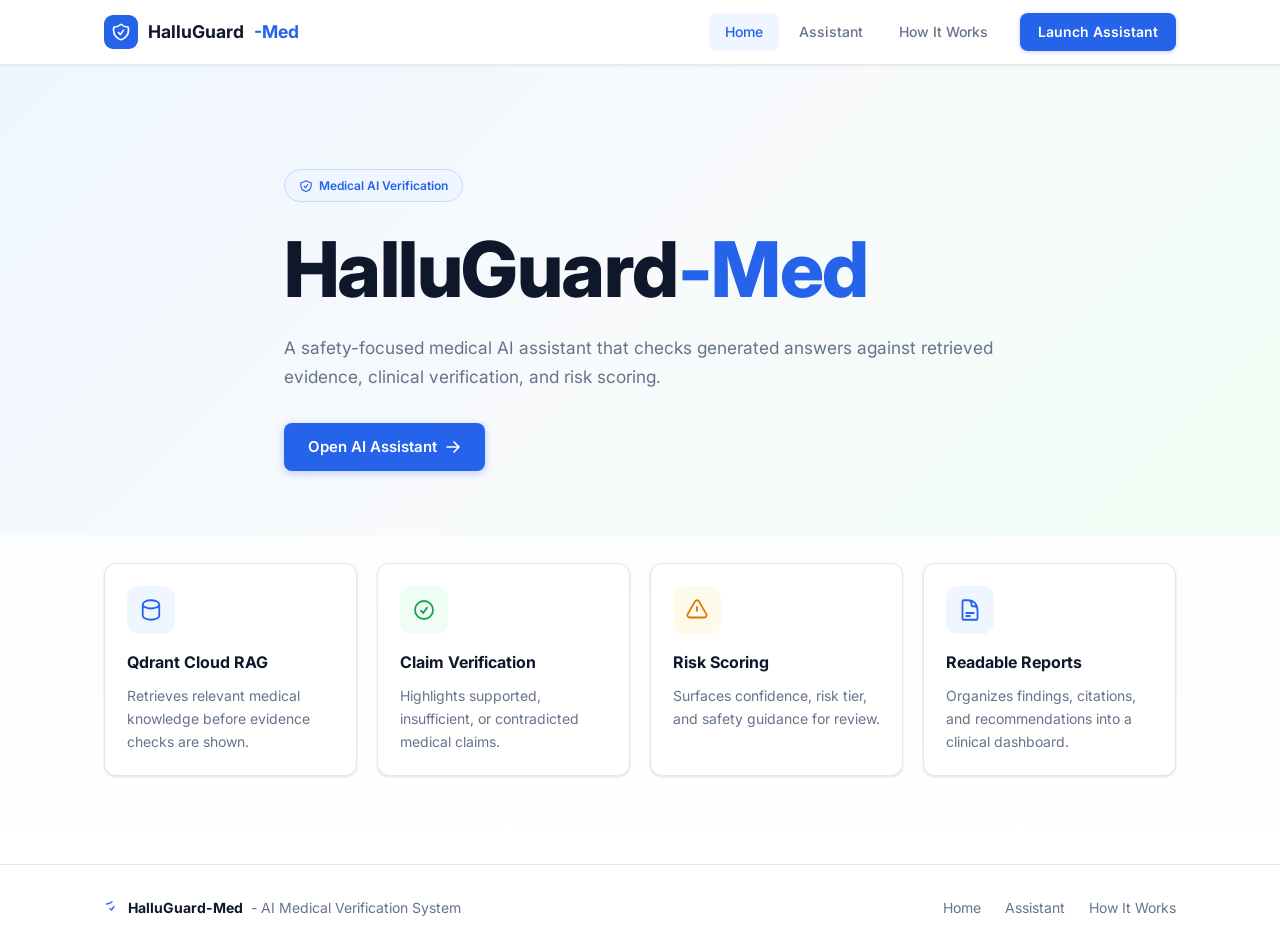
==== frontend/index.html @ 150f0367 "Initial private release" ====
<!DOCTYPE html>
<html lang="en">
<head>
  <meta charset="UTF-8" />
  <meta name="viewport" content="width=device-width, initial-scale=1.0" />
  <title>HalluGuard-Med - Medical AI Safety</title>
  <link rel="preconnect" href="https://fonts.googleapis.com" />
  <link rel="preconnect" href="https://fonts.gstatic.com" crossorigin />
  <link href="https://fonts.googleapis.com/css2?family=Inter:wght@400;500;600;700;800&display=swap" rel="stylesheet" />
  <link rel="stylesheet" href="css/style.css" />
</head>
<body>

<nav class="navbar">
  <div class="container navbar__inner">
    <a href="index.html" class="navbar__brand">
      <div class="navbar__brand-icon">
        <svg xmlns="http://www.w3.org/2000/svg" fill="none" viewBox="0 0 24 24" stroke-width="2" stroke="currentColor">
          <path stroke-linecap="round" stroke-linejoin="round" d="M9 12.75L11.25 15 15 9.75m-3-7.036A11.959 11.959 0 013.598 6 11.955 11.955 0 003 9.749c0 5.592 3.824 10.29 9 11.623 5.176-1.332 9-6.03 9-11.622 0-1.31-.21-2.571-.598-3.751h-.152c-3.196 0-6.1-1.248-8.25-3.285z"/>
        </svg>
      </div>
      HalluGuard<span class="accent">-Med</span>
    </a>
    <div class="navbar__links">
      <a href="index.html" class="navbar__link active">Home</a>
      <a href="assistant.html" class="navbar__link">Assistant</a>
      <a href="how.html" class="navbar__link">How It Works</a>
      <a href="assistant.html" class="navbar__cta">Launch Assistant</a>
    </div>
    <button class="navbar__hamburger" id="hamburger" aria-label="Menu">
      <svg xmlns="http://www.w3.org/2000/svg" fill="none" viewBox="0 0 24 24" stroke-width="2" stroke="currentColor">
        <path stroke-linecap="round" stroke-linejoin="round" d="M3.75 6.75h16.5M3.75 12h16.5m-16.5 5.25h16.5"/>
      </svg>
    </button>
  </div>
  <div class="navbar__mobile" id="mobile-menu">
    <a href="index.html" class="navbar__link active">Home</a>
    <a href="assistant.html" class="navbar__link">Assistant</a>
    <a href="how.html" class="navbar__link">How It Works</a>
    <a href="assistant.html" class="navbar__cta">Launch Assistant</a>
  </div>
</nav>

<main class="home-main">
  <section class="hero home-hero">
    <div class="container home-hero__inner">
      <div class="hero__badge">
        <svg xmlns="http://www.w3.org/2000/svg" fill="none" viewBox="0 0 24 24" stroke-width="2" stroke="currentColor">
          <path stroke-linecap="round" stroke-linejoin="round" d="M9 12.75L11.25 15 15 9.75m-3-7.036A11.959 11.959 0 013.598 6 11.955 11.955 0 003 9.749c0 5.592 3.824 10.29 9 11.623 5.176-1.332 9-6.03 9-11.622 0-1.31-.21-2.571-.598-3.751h-.152c-3.196 0-6.1-1.248-8.25-3.285z"/>
        </svg>
        Medical AI Verification
      </div>
      <h1>HalluGuard<span class="accent">-Med</span></h1>
      <p class="hero__subtitle">
        A safety-focused medical AI assistant that checks generated answers against retrieved evidence, clinical verification, and risk scoring.
      </p>
      <div class="hero__actions">
        <a href="assistant.html" class="btn-primary">
          Open AI Assistant
          <svg xmlns="http://www.w3.org/2000/svg" fill="none" viewBox="0 0 24 24" stroke-width="2.5" stroke="currentColor">
            <path stroke-linecap="round" stroke-linejoin="round" d="M13.5 4.5L21 12m0 0l-7.5 7.5M21 12H3"/>
          </svg>
        </a>
      </div>
    </div>
  </section>

  <section class="features home-features">
    <div class="container">
      <div class="features__grid home-features__grid">
        <article class="feature-card">
          <div class="feature-card__icon blue">
            <svg xmlns="http://www.w3.org/2000/svg" fill="none" viewBox="0 0 24 24" stroke-width="1.8" stroke="currentColor">
              <path stroke-linecap="round" stroke-linejoin="round" d="M20.25 6.375c0 2.278-3.694 4.125-8.25 4.125S3.75 8.653 3.75 6.375m16.5 0c0-2.278-3.694-4.125-8.25-4.125S3.75 4.097 3.75 6.375m16.5 0v11.25c0 2.278-3.694 4.125-8.25 4.125s-8.25-1.847-8.25-4.125V6.375"/>
            </svg>
          </div>
          <h3>Qdrant Cloud RAG</h3>
          <p>Retrieves relevant medical knowledge before evidence checks are shown.</p>
        </article>
        <article class="feature-card">
          <div class="feature-card__icon green">
            <svg xmlns="http://www.w3.org/2000/svg" fill="none" viewBox="0 0 24 24" stroke-width="1.8" stroke="currentColor">
              <path stroke-linecap="round" stroke-linejoin="round" d="M9 12.75L11.25 15 15 9.75M21 12a9 9 0 11-18 0 9 9 0 0118 0z"/>
            </svg>
          </div>
          <h3>Claim Verification</h3>
          <p>Highlights supported, insufficient, or contradicted medical claims.</p>
        </article>
        <article class="feature-card">
          <div class="feature-card__icon amber">
            <svg xmlns="http://www.w3.org/2000/svg" fill="none" viewBox="0 0 24 24" stroke-width="1.8" stroke="currentColor">
              <path stroke-linecap="round" stroke-linejoin="round" d="M12 9v3.75m-9.303 3.376c-.866 1.5.217 3.374 1.948 3.374h14.71c1.73 0 2.813-1.874 1.948-3.374L13.949 3.378c-.866-1.5-3.032-1.5-3.898 0L2.697 16.126z"/>
            </svg>
          </div>
          <h3>Risk Scoring</h3>
          <p>Surfaces confidence, risk tier, and safety guidance for review.</p>
        </article>
        <article class="feature-card">
          <div class="feature-card__icon blue">
            <svg xmlns="http://www.w3.org/2000/svg" fill="none" viewBox="0 0 24 24" stroke-width="1.8" stroke="currentColor">
              <path stroke-linecap="round" stroke-linejoin="round" d="M19.5 14.25v-2.625a3.375 3.375 0 00-3.375-3.375h-1.5A1.125 1.125 0 0113.5 7.125v-1.5A3.375 3.375 0 0010.125 2.25H8.25m0 12.75h7.5m-7.5 3H12M10.5 2.25H5.625c-.621 0-1.125.504-1.125 1.125v17.25c0 .621.504 1.125 1.125 1.125h12.75c.621 0 1.125-.504 1.125-1.125V11.25a9 9 0 00-9-9z"/>
            </svg>
          </div>
          <h3>Readable Reports</h3>
          <p>Organizes findings, citations, and recommendations into a clinical dashboard.</p>
        </article>
      </div>
    </div>
  </section>
</main>

<footer class="footer">
  <div class="container footer__inner">
    <div class="footer__brand">
      <svg class="footer__brand-icon" xmlns="http://www.w3.org/2000/svg" fill="none" viewBox="0 0 24 24" stroke-width="2" stroke="currentColor" width="16" height="16">
        <path stroke-linecap="round" stroke-linejoin="round" d="M9 12.75L11.25 15 15 9.75m-3-7.036A11.959 11.959 0 013.598 6 11.955 0 003 9.749c0 5.592 3.824 10.29 9 11.623 5.176-1.332 9-6.03 9-11.622 0-1.31-.21-2.571-.598-3.751h-.152c-3.196 0-6.1-1.248-8.25-3.285z"/>
      </svg>
      <strong>HalluGuard-Med</strong> - AI Medical Verification System
    </div>
    <nav class="footer__links">
      <a href="index.html">Home</a>
      <a href="assistant.html">Assistant</a>
      <a href="how.html">How It Works</a>
    </nav>
  </div>
</footer>

<script src="js/script.js"></script>
</body>
</html>
---- frontend/css/style.css ----
/* ============================================================
   HalluGuard-Med — Global Stylesheet
   Color palette: white · dark-blue · green (safe) · red (danger)
   ============================================================ */

/* ---------- CSS Custom Properties ---------- */
:root {
  --primary:      #2563eb;
  --primary-dark: #1d4ed8;
  --primary-bg:   #eff6ff;
  --safe:         #16a34a;
  --safe-bg:      #f0fdf4;
  --safe-border:  #bbf7d0;
  --warning:      #d97706;
  --warning-bg:   #fffbeb;
  --warning-border:#fde68a;
  --danger:       #dc2626;
  --danger-bg:    #fef2f2;
  --danger-border:#fecaca;
  --fg:           #0f172a;
  --fg-muted:     #64748b;
  --bg:           #f8fafc;
  --white:        #ffffff;
  --border:       #e2e8f0;
  --card-shadow:  0 1px 3px rgba(0,0,0,.08), 0 1px 2px rgba(0,0,0,.05);
  --card-shadow-hover: 0 4px 12px rgba(0,0,0,.12);
  --radius:       12px;
  --radius-sm:    8px;
  --radius-lg:    16px;
  --font:         'Inter', system-ui, -apple-system, sans-serif;
}

/* ---------- Reset ---------- */
*, *::before, *::after { box-sizing: border-box; margin: 0; padding: 0; }
html { scroll-behavior: smooth; }
body {
  font-family: var(--font);
  background: var(--bg);
  color: var(--fg);
  line-height: 1.6;
  -webkit-font-smoothing: antialiased;
}
img { display: block; max-width: 100%; }
a { color: inherit; text-decoration: none; }
button { font-family: inherit; cursor: pointer; border: none; background: none; }
ul { list-style: none; }

/* ---------- Utility ---------- */
.container {
  max-width: 1120px;
  margin: 0 auto;
  padding: 0 24px;
}
.sr-only {
  position: absolute; width: 1px; height: 1px;
  overflow: hidden; clip: rect(0,0,0,0); white-space: nowrap;
}

/* ============================================================
   NAVBAR
   ============================================================ */
.navbar {
  position: sticky;
  top: 0;
  z-index: 100;
  background: rgba(255,255,255,.95);
  backdrop-filter: blur(8px);
  border-bottom: 1px solid var(--border);
  box-shadow: 0 1px 4px rgba(0,0,0,.06);
}
.navbar__inner {
  display: flex;
  align-items: center;
  justify-content: space-between;
  height: 64px;
}
.navbar__brand {
  display: flex;
  align-items: center;
  gap: 10px;
  font-weight: 700;
  font-size: 1.1rem;
  color: var(--fg);
}
.navbar__brand-icon {
  width: 34px; height: 34px;
  background: var(--primary);
  border-radius: 9px;
  display: flex; align-items: center; justify-content: center;
  color: #fff;
  flex-shrink: 0;
}
.navbar__brand-icon svg { width: 20px; height: 20px; }
.navbar__brand span.accent { color: var(--primary); }
.navbar__links {
  display: flex;
  align-items: center;
  gap: 4px;
}
.navbar__link {
  padding: 8px 16px;
  border-radius: var(--radius-sm);
  font-size: .875rem;
  font-weight: 500;
  color: var(--fg-muted);
  transition: color .15s, background .15s;
}
.navbar__link:hover { color: var(--fg); background: #f1f5f9; }
.navbar__link.active { color: var(--primary); background: var(--primary-bg); }
.navbar__cta {
  margin-left: 12px;
  padding: 8px 18px;
  border-radius: var(--radius-sm);
  font-size: .875rem;
  font-weight: 600;
  background: var(--primary);
  color: #fff;
  transition: background .15s, transform .1s;
  box-shadow: 0 1px 4px rgba(37,99,235,.3);
}
.navbar__cta:hover { background: var(--primary-dark); transform: translateY(-1px); }
.navbar__hamburger {
  display: none;
  width: 38px; height: 38px;
  align-items: center; justify-content: center;
  border-radius: var(--radius-sm);
  color: var(--fg-muted);
  transition: background .15s;
}
.navbar__hamburger:hover { background: #f1f5f9; }
.navbar__hamburger svg { width: 22px; height: 22px; }
.navbar__mobile {
  display: none;
  flex-direction: column;
  gap: 4px;
  border-top: 1px solid var(--border);
  padding: 12px 24px 16px;
  background: var(--white);
}
.navbar__mobile.open { display: flex; }
.navbar__mobile .navbar__link { display: block; }
.navbar__mobile .navbar__cta { display: block; text-align: center; margin-top: 4px; }

/* ============================================================
   FOOTER
   ============================================================ */
.footer {
  border-top: 1px solid var(--border);
  background: var(--white);
  padding: 32px 0;
}
.footer__inner {
  display: flex;
  align-items: center;
  justify-content: space-between;
  flex-wrap: wrap;
  gap: 16px;
  font-size: .875rem;
  color: var(--fg-muted);
}
.footer__brand {
  display: flex;
  align-items: center;
  gap: 8px;
}
.footer__brand-icon { color: var(--primary); }
.footer__brand strong { color: var(--fg); }
.footer__links { display: flex; gap: 24px; }
.footer__links a { transition: color .15s; }
.footer__links a:hover { color: var(--fg); }

/* ============================================================
   HOME PAGE
   ============================================================ */

/* Hero */
.hero {
  position: relative;
  overflow: hidden;
  background: linear-gradient(135deg, #eff6ff 0%, var(--bg) 50%, #f0fdf4 100%);
  padding: 96px 0 80px;
}
.hero__badge {
  display: inline-flex;
  align-items: center;
  gap: 6px;
  padding: 6px 14px;
  border-radius: 999px;
  background: var(--primary-bg);
  border: 1px solid #bfdbfe;
  color: var(--primary);
  font-size: .75rem;
  font-weight: 600;
  margin-bottom: 24px;
}
.hero__badge svg { width: 14px; height: 14px; }
.hero h1 {
  font-size: clamp(2rem, 5vw, 3.5rem);
  font-weight: 800;
  line-height: 1.15;
  letter-spacing: -.02em;
  color: var(--fg);
  margin-bottom: 20px;
}
.hero h1 .accent { color: var(--primary); }
.hero__subtitle {
  font-size: 1.125rem;
  color: var(--fg-muted);
  max-width: 580px;
  line-height: 1.7;
  margin-bottom: 32px;
}
.hero__actions { display: flex; flex-wrap: wrap; gap: 14px; }
.btn-primary {
  display: inline-flex;
  align-items: center;
  gap: 8px;
  padding: 12px 24px;
  border-radius: var(--radius-sm);
  background: var(--primary);
  color: #fff;
  font-size: .9375rem;
  font-weight: 600;
  transition: background .15s, transform .15s, box-shadow .15s;
  box-shadow: 0 2px 8px rgba(37,99,235,.3);
}
.btn-primary:hover { background: var(--primary-dark); transform: translateY(-2px); box-shadow: 0 4px 14px rgba(37,99,235,.35); }
.btn-primary svg { width: 16px; height: 16px; }
.btn-secondary {
  display: inline-flex;
  align-items: center;
  gap: 8px;
  padding: 12px 22px;
  border-radius: var(--radius-sm);
  border: 1px solid var(--border);
  background: var(--white);
  color: var(--fg);
  font-size: .9375rem;
  font-weight: 600;
  transition: background .15s;
}
.btn-secondary:hover { background: #f1f5f9; }
.btn-secondary svg { width: 16px; height: 16px; }

/* Capabilities bar */
.capabilities {
  border-top: 1px solid var(--border);
  border-bottom: 1px solid var(--border);
  background: var(--white);
  padding: 32px 0;
}
.capabilities__grid {
  display: grid;
  grid-template-columns: repeat(4, 1fr);
  gap: 24px;
}
.capabilities__item {
  display: flex;
  flex-direction: column;
  align-items: center;
  text-align: center;
  gap: 10px;
}
.capabilities__icon {
  width: 40px; height: 40px;
  background: var(--primary-bg);
  border-radius: 10px;
  display: flex; align-items: center; justify-content: center;
  color: var(--primary);
  flex-shrink: 0;
}
.capabilities__icon svg { width: 20px; height: 20px; }
.capabilities__label { font-size: .875rem; font-weight: 600; color: var(--fg); line-height: 1.3; }
.capabilities__desc  { font-size: .75rem; color: var(--fg-muted); }

/* Medical images grid */
.images-section { padding: 64px 0 24px; }
.images-grid {
  display: grid;
  grid-template-columns: repeat(3, 1fr);
  gap: 16px;
}
.image-card {
  border-radius: var(--radius);
  overflow: hidden;
  border: 1px solid var(--border);
  box-shadow: var(--card-shadow);
}
.image-card__img {
  aspect-ratio: 4/3;
  overflow: hidden;
  background: #f1f5f9;
}
.image-card__img img {
  width: 100%; height: 100%;
  object-fit: cover;
  transition: transform .5s ease;
}
.image-card:hover .image-card__img img { transform: scale(1.05); }
.image-card__caption {
  padding: 10px 16px;
  background: var(--white);
  border-top: 1px solid var(--border);
  font-size: .75rem;
  font-weight: 600;
  color: var(--fg-muted);
}

/* Features */
.features { padding: 72px 0; }
.section-header { text-align: center; margin-bottom: 48px; }
.section-header h2 { font-size: 1.75rem; font-weight: 700; color: var(--fg); margin-bottom: 12px; }
.section-header p  { font-size: .9375rem; color: var(--fg-muted); max-width: 500px; margin: 0 auto; }
.features__grid {
  display: grid;
  grid-template-columns: repeat(3, 1fr);
  gap: 20px;
}
.feature-card {
  background: var(--white);
  border: 1px solid var(--border);
  border-radius: var(--radius-lg);
  padding: 24px;
  box-shadow: var(--card-shadow);
  transition: box-shadow .2s, transform .2s;
}
.feature-card:hover { box-shadow: var(--card-shadow-hover); transform: translateY(-4px); }
.feature-card__icon {
  width: 48px; height: 48px;
  border-radius: 12px;
  display: flex; align-items: center; justify-content: center;
  margin-bottom: 16px;
}
.feature-card__icon svg { width: 24px; height: 24px; }
.feature-card__icon.blue  { background: var(--primary-bg); color: var(--primary); }
.feature-card__icon.green { background: var(--safe-bg);    color: var(--safe); }
.feature-card__icon.amber { background: var(--warning-bg); color: var(--warning); }
.feature-card h3 { font-size: 1rem; font-weight: 700; margin-bottom: 8px; }
.feature-card p  { font-size: .875rem; color: var(--fg-muted); line-height: 1.65; }

/* CTA band */
.cta-band { background: var(--primary); color: #fff; }
.cta-band__inner {
  padding: 56px 0;
  text-align: center;
}
.cta-band h2 { font-size: 1.5rem; font-weight: 700; margin-bottom: 12px; }
.cta-band p  { font-size: .9375rem; opacity: .85; max-width: 480px; margin: 0 auto 28px; }
.btn-white {
  display: inline-flex;
  align-items: center;
  gap: 8px;
  padding: 12px 28px;
  border-radius: var(--radius-sm);
  background: #fff;
  color: var(--primary);
  font-weight: 700;
  font-size: .9375rem;
  transition: background .15s, box-shadow .15s;
  box-shadow: 0 2px 8px rgba(0,0,0,.15);
}
.btn-white:hover { background: #f0f4ff; }
.btn-white svg { width: 16px; height: 16px; }

/* ============================================================
   ASSISTANT PAGE
   ============================================================ */
.assistant-page { min-height: 100vh; display: flex; flex-direction: column; }
.assistant-main {
  flex: 1;
  display: flex;
  flex-direction: column;
  max-width: 1000px;
  width: 100%;
  margin: 0 auto;
  padding: 24px 24px 16px;
  gap: 16px;
}
.assistant-header {
  display: flex;
  align-items: center;
  justify-content: space-between;
  flex-wrap: wrap;
  gap: 12px;
}
.assistant-header h1 { font-size: 1.25rem; font-weight: 700; }
.assistant-header p  { font-size: .875rem; color: var(--fg-muted); margin-top: 2px; }
.status-badge {
  display: flex;
  align-items: center;
  gap: 6px;
  padding: 6px 14px;
  border-radius: 999px;
  background: var(--safe-bg);
  border: 1px solid var(--safe-border);
  font-size: .75rem;
  font-weight: 600;
  color: var(--safe);
  white-space: nowrap;
}
.status-dot {
  width: 8px; height: 8px;
  border-radius: 50%;
  background: var(--safe);
  animation: pulse 2s ease-in-out infinite;
}
@keyframes pulse {
  0%, 100% { opacity: 1; }
  50%       { opacity: .4; }
}

/* Chat window */
.chat-window {
  flex: 1;
  display: flex;
  flex-direction: column;
  background: var(--white);
  border: 1px solid var(--border);
  border-radius: var(--radius-lg);
  box-shadow: var(--card-shadow);
  overflow: hidden;
  min-height: 560px;
  max-height: calc(100vh - 250px);
}
.chat-messages {
  flex: 1;
  overflow-y: auto;
  padding: 28px 32px;
  display: flex;
  flex-direction: column;
  gap: 28px;
  scroll-behavior: smooth;
}
.chat-messages::-webkit-scrollbar { width: 6px; }
.chat-messages::-webkit-scrollbar-track { background: transparent; }
.chat-messages::-webkit-scrollbar-thumb { background: var(--border); border-radius: 999px; }

/* User message */
.msg-user { display: flex; justify-content: flex-end; }
.msg-user__inner { max-width: 72%; display: flex; flex-direction: column; align-items: flex-end; gap: 8px; }
.msg-user__image img {
  max-height: 180px;
  border-radius: var(--radius-sm);
  border: 1px solid var(--border);
  object-fit: contain;
  background: #f1f5f9;
}
.msg-user__bubble {
  background: var(--primary);
  color: #fff;
  padding: 12px 18px;
  border-radius: var(--radius) var(--radius-sm) var(--radius) var(--radius);
  font-size: .9rem;
  line-height: 1.6;
  box-shadow: 0 1px 4px rgba(37,99,235,.25);
}

/* AI message */
.msg-ai { display: flex; justify-content: flex-start; width: 100%; }
.msg-ai__inner { width: 100%; max-width: 90%; display: flex; flex-direction: column; gap: 4px; }
.msg-ai__header {
  display: flex;
  align-items: center;
  gap: 8px;
  margin-bottom: 8px;
}
.msg-ai__avatar {
  width: 28px; height: 28px;
  border-radius: 50%;
  background: var(--primary-bg);
  display: flex; align-items: center; justify-content: center;
  color: var(--primary);
  flex-shrink: 0;
}
.msg-ai__avatar svg { width: 15px; height: 15px; }
.msg-ai__label { font-size: .75rem; font-weight: 600; color: var(--fg-muted); }
.msg-ai__response {
  background: var(--white);
  border: 1px solid var(--border);
  border-radius: var(--radius-sm) var(--radius) var(--radius) var(--radius);
  padding: 18px 22px;
  font-size: .9rem;
  line-height: 1.75;
  color: var(--fg);
  box-shadow: var(--card-shadow);
  overflow-wrap: anywhere;
  white-space: pre-wrap;
}

.system-warning {
  background: var(--danger-bg);
  border: 1px solid var(--danger-border);
  border-radius: var(--radius-sm) var(--radius) var(--radius) var(--radius);
  color: var(--danger);
  padding: 18px 22px;
  box-shadow: var(--card-shadow);
}

.system-warning__title {
  font-weight: 700;
  line-height: 1.4;
}

.system-warning__detail {
  color: var(--fg);
  font-size: .9rem;
  line-height: 1.5;
  margin-top: 6px;
}

/* Typing indicator */
.typing-indicator {
  display: flex;
  align-items: center;
  gap: 8px;
  padding: 14px 18px;
  background: var(--white);
  border: 1px solid var(--border);
  border-radius: var(--radius-sm) var(--radius) var(--radius) var(--radius);
  width: fit-content;
  box-shadow: var(--card-shadow);
}
.typing-dot {
  width: 8px; height: 8px;
  border-radius: 50%;
  background: var(--primary);
  opacity: .7;
  animation: bounce 1.2s ease-in-out infinite;
}
.typing-dot:nth-child(2) { animation-delay: .2s; }
.typing-dot:nth-child(3) { animation-delay: .4s; }
@keyframes bounce {
  0%, 80%, 100% { transform: translateY(0); }
  40%           { transform: translateY(-7px); }
}

/* Analysis panel */
.analysis-panel {
  margin-top: 10px;
  border: 1px solid var(--border);
  border-radius: var(--radius);
  overflow: hidden;
  background: #f8fafc;
}
.analysis-panel__header {
  display: flex;
  align-items: center;
  gap: 8px;
  padding: 8px 16px;
  border-bottom: 1px solid var(--border);
  background: #f1f5f9;
  font-size: .7rem;
  font-weight: 700;
  text-transform: uppercase;
  letter-spacing: .06em;
  color: var(--fg-muted);
}
.analysis-panel__header svg { width: 14px; height: 14px; color: var(--primary); }
.analysis-panel__body { padding: 16px; display: grid; gap: 14px; }

/* Risk tier */
.risk-tier {
  display: flex;
  align-items: center;
  gap: 12px;
  padding: 12px 16px;
  border-radius: var(--radius-sm);
  border: 1px solid;
}
.risk-tier.tier1 { background: var(--safe-bg);    border-color: var(--safe-border); color: var(--safe); }
.risk-tier.tier2 { background: var(--warning-bg); border-color: var(--warning-border); color: var(--warning); }
.risk-tier.tier3 { background: var(--danger-bg);  border-color: var(--danger-border); color: var(--danger); }
.risk-tier__icon { flex-shrink: 0; }
.risk-tier__icon svg { width: 20px; height: 20px; }
.risk-tier__name  { font-weight: 700; font-size: .875rem; }
.risk-tier__sub   { font-size: .75rem; color: var(--fg-muted); margin-top: 1px; }

/* Check grid */
.checks-grid {
  display: grid;
  grid-template-columns: repeat(3, 1fr);
  gap: 10px;
}
.check-card {
  display: flex;
  flex-direction: column;
  align-items: center;
  gap: 6px;
  padding: 12px 8px;
  border-radius: var(--radius-sm);
  background: var(--white);
  border: 1px solid var(--border);
  text-align: center;
}
.check-card__icon svg { width: 16px; height: 16px; color: var(--fg-muted); }
.check-card__label { font-size: .68rem; font-weight: 500; color: var(--fg-muted); line-height: 1.2; }
.check-card__value { display: flex; align-items: center; gap: 4px; font-size: .78rem; font-weight: 700; }
.check-card__value svg { width: 13px; height: 13px; }
.check-card__value.green  { color: var(--safe); }
.check-card__value.gray   { color: var(--fg-muted); }
.check-card__value.red    { color: var(--danger); }

/* Warnings / suggestions lists */
.panel-list__title {
  font-size: .75rem;
  font-weight: 700;
  display: flex;
  align-items: center;
  gap: 6px;
  margin-bottom: 8px;
}
.panel-list__title.danger { color: var(--danger); }
.panel-list__title.safe   { color: var(--safe); }
.panel-list__title svg { width: 13px; height: 13px; }
.panel-list__items { display: flex; flex-direction: column; gap: 6px; }
.panel-list__item {
  display: flex;
  gap: 8px;
  font-size: .8125rem;
  color: var(--fg);
  line-height: 1.5;
}
.panel-list__item::before { flex-shrink: 0; }
.panel-list__item.danger::before { content: "•"; color: var(--danger); }
.panel-list__item.safe::before   { content: "→"; color: var(--safe); }

/* Suggestion chips */
.suggestion-chips {
  padding: 0 16px 14px;
  display: flex;
  flex-wrap: wrap;
  gap: 8px;
}
.suggestion-chip {
  padding: 6px 14px;
  border-radius: 999px;
  border: 1px solid var(--border);
  background: #f1f5f9;
  font-size: .75rem;
  font-weight: 500;
  color: var(--fg-muted);
  cursor: pointer;
  transition: background .15s, color .15s;
}
.suggestion-chip:hover { background: var(--primary-bg); color: var(--primary); border-color: #bfdbfe; }

/* Image preview area */
.image-preview-area {
  display: none;
  align-items: flex-start;
  gap: 10px;
  padding: 0 16px 10px;
}
.image-preview-area.visible { display: flex; }
.img-thumb-wrap { position: relative; display: inline-block; }
.img-thumb {
  height: 72px;
  width: auto;
  border-radius: var(--radius-sm);
  border: 1px solid var(--border);
  object-fit: contain;
  background: #f1f5f9;
}
.img-thumb-remove {
  position: absolute;
  top: -8px; right: -8px;
  width: 20px; height: 20px;
  border-radius: 50%;
  background: var(--danger);
  color: #fff;
  display: flex; align-items: center; justify-content: center;
  font-size: 12px;
  cursor: pointer;
  box-shadow: 0 1px 4px rgba(0,0,0,.2);
  transition: background .15s;
}
.img-thumb-remove:hover { background: #b91c1c; }

/* Backend URL config */
.backend-config {
  border-top: 1px solid var(--border);
  padding: 10px 16px 0;
  display: grid;
  gap: 6px;
}
.backend-config__row {
  display: flex;
  gap: 8px;
}
#backend-url {
  flex: 1;
  min-width: 0;
  border: 1px solid var(--border);
  border-radius: var(--radius-sm);
  background: #f8fafc;
  padding: 9px 12px;
  font-size: .78rem;
  font-family: var(--font);
  color: var(--fg);
}
#backend-url::placeholder { color: var(--fg-muted); }
#backend-url:focus {
  outline: none;
  border-color: var(--primary);
  box-shadow: 0 0 0 3px rgba(37,99,235,.12);
}
#save-backend-url {
  border-radius: var(--radius-sm);
  background: var(--primary);
  color: #fff;
  padding: 0 14px;
  font-size: .78rem;
  font-weight: 700;
  transition: background .15s;
}
#save-backend-url:hover { background: var(--primary-dark); }
.backend-config__status {
  font-size: .7rem;
  color: var(--fg-muted);
}
.backend-config__status.ok { color: var(--safe); }
.backend-config__status.error { color: var(--danger); }

/* Input bar */
.chat-input-bar {
  border-top: 0;
  padding: 14px 16px;
  display: flex;
  align-items: flex-end;
  gap: 10px;
}
.chat-input-btn {
  width: 40px; height: 40px;
  display: flex; align-items: center; justify-content: center;
  border-radius: var(--radius-sm);
  border: 1px solid var(--border);
  color: var(--fg-muted);
  transition: color .15s, border-color .15s, background .15s;
  flex-shrink: 0;
}
.chat-input-btn:hover { color: var(--primary); border-color: var(--primary); background: var(--primary-bg); }
.chat-input-btn svg { width: 18px; height: 18px; }
#chat-input {
  flex: 1;
  border: 1px solid var(--border);
  border-radius: var(--radius-sm);
  background: #f1f5f9;
  padding: 11px 16px;
  font-size: .875rem;
  font-family: var(--font);
  color: var(--fg);
  resize: none;
  min-height: 52px;
  max-height: 140px;
  line-height: 1.5;
  transition: border-color .15s, box-shadow .15s;
  overflow-y: auto;
}
#chat-input::placeholder { color: var(--fg-muted); }
#chat-input:focus { outline: none; border-color: var(--primary); box-shadow: 0 0 0 3px rgba(37,99,235,.12); }
.chat-send-btn {
  width: 40px; height: 40px;
  display: flex; align-items: center; justify-content: center;
  border-radius: var(--radius-sm);
  background: var(--primary);
  color: #fff;
  transition: background .15s;
  box-shadow: 0 1px 4px rgba(37,99,235,.3);
  flex-shrink: 0;
}
.chat-send-btn:hover:not(:disabled) { background: var(--primary-dark); }
.chat-send-btn:disabled { opacity: .4; cursor: not-allowed; }
.chat-send-btn svg { width: 17px; height: 17px; }
.chat-disclaimer {
  text-align: center;
  font-size: .75rem;
  color: var(--fg-muted);
  padding-bottom: 8px;
}

/* ============================================================
   HOW IT WORKS PAGE
   ============================================================ */
.how-hero { background: linear-gradient(135deg, var(--primary-bg), var(--bg)); border-bottom: 1px solid var(--border); }
.how-hero__inner { padding: 72px 0 64px; max-width: 640px; }
.how-hero__badge {
  display: inline-flex; align-items: center; gap: 6px;
  padding: 6px 14px; border-radius: 999px;
  background: var(--primary-bg); border: 1px solid #bfdbfe;
  color: var(--primary); font-size: .75rem; font-weight: 600;
  margin-bottom: 20px;
}
.how-hero__badge svg { width: 13px; height: 13px; }
.how-hero h1 { font-size: clamp(1.6rem, 3vw, 2.5rem); font-weight: 800; letter-spacing: -.01em; margin-bottom: 14px; }
.how-hero p  { font-size: 1rem; color: var(--fg-muted); line-height: 1.7; }

/* Overview */
.overview { padding: 64px 0; }
.overview__grid {
  display: grid;
  grid-template-columns: 1fr 1fr;
  gap: 48px;
  align-items: center;
}
.overview__text h2 { font-size: 1.5rem; font-weight: 700; margin-bottom: 18px; }
.overview__text p  { font-size: .9375rem; color: var(--fg-muted); line-height: 1.7; margin-bottom: 14px; }
.risk-reference {
  background: var(--white);
  border: 1px solid var(--border);
  border-radius: var(--radius-lg);
  padding: 24px;
  box-shadow: var(--card-shadow);
}
.risk-reference__title {
  font-size: .7rem;
  font-weight: 700;
  text-transform: uppercase;
  letter-spacing: .06em;
  color: var(--fg-muted);
  margin-bottom: 16px;
}
.risk-ref-item {
  display: flex;
  align-items: flex-start;
  gap: 12px;
  padding: 12px 14px;
  border-radius: var(--radius-sm);
  border: 1px solid;
  margin-bottom: 10px;
}
.risk-ref-item:last-child { margin-bottom: 0; }
.risk-ref-item.tier1 { background: var(--safe-bg); border-color: var(--safe-border); }
.risk-ref-item.tier2 { background: var(--warning-bg); border-color: var(--warning-border); }
.risk-ref-item.tier3 { background: var(--danger-bg); border-color: var(--danger-border); }
.risk-ref-item__tier { font-weight: 700; font-size: .8125rem; }
.risk-ref-item.tier1 .risk-ref-item__tier { color: var(--safe); }
.risk-ref-item.tier2 .risk-ref-item__tier { color: var(--warning); }
.risk-ref-item.tier3 .risk-ref-item__tier { color: var(--danger); }
.risk-ref-item__label { font-size: .8125rem; font-weight: 600; color: var(--fg); }
.risk-ref-item__desc  { font-size: .75rem; color: var(--fg-muted); margin-top: 2px; }

/* Pipeline */
.pipeline { background: var(--white); border-top: 1px solid var(--border); border-bottom: 1px solid var(--border); padding: 64px 0; }
.pipeline__flow {
  display: flex;
  flex-wrap: wrap;
  align-items: center;
  justify-content: center;
  gap: 8px;
  margin-top: 40px;
}
.pipeline__step {
  padding: 14px 18px;
  border-radius: var(--radius);
  border: 1px solid;
  text-align: center;
  min-width: 115px;
  box-shadow: var(--card-shadow);
}
.pipeline__step.neutral { background: #f1f5f9; border-color: var(--border); color: var(--fg); }
.pipeline__step.blue    { background: var(--primary-bg); border-color: #bfdbfe; color: var(--primary); }
.pipeline__step.muted   { background: #f8fafc; border-color: var(--border); color: var(--fg-muted); }
.pipeline__step.green   { background: var(--safe-bg); border-color: var(--safe-border); color: var(--safe); }
.pipeline__step.amber   { background: var(--warning-bg); border-color: var(--warning-border); color: var(--warning); }
.pipeline__step.red     { background: var(--danger-bg); border-color: var(--danger-border); color: var(--danger); }
.pipeline__step__label { font-weight: 700; font-size: .875rem; }
.pipeline__step__desc  { font-size: .68rem; margin-top: 3px; opacity: .75; line-height: 1.3; }
.pipeline__arrow { color: var(--fg-muted); font-size: 1.2rem; }

/* Components */
.components { padding: 64px 0; }
.components__grid {
  display: grid;
  grid-template-columns: repeat(3, 1fr);
  gap: 18px;
  margin-top: 40px;
}
.component-card {
  background: var(--white);
  border: 1px solid var(--border);
  border-radius: var(--radius-lg);
  padding: 22px;
  box-shadow: var(--card-shadow);
  transition: box-shadow .2s, transform .2s;
}
.component-card:hover { box-shadow: var(--card-shadow-hover); transform: translateY(-3px); }
.component-card__icon {
  width: 40px; height: 40px;
  border-radius: 10px;
  display: flex; align-items: center; justify-content: center;
  margin-bottom: 14px;
}
.component-card__icon svg { width: 20px; height: 20px; }
.component-card__icon.blue  { background: var(--primary-bg); color: var(--primary); }
.component-card__icon.green { background: var(--safe-bg);    color: var(--safe); }
.component-card__icon.amber { background: var(--warning-bg); color: var(--warning); }
.component-card__icon.red   { background: var(--danger-bg);  color: var(--danger); }
.component-card h3 { font-size: .9rem; font-weight: 700; margin-bottom: 8px; }
.component-card p  { font-size: .8125rem; color: var(--fg-muted); line-height: 1.65; }

/* Why section */
.why { background: linear-gradient(135deg, #fef2f2 0%, var(--bg) 100%); border-top: 1px solid var(--border); padding: 64px 0; }
.why__grid {
  display: grid;
  grid-template-columns: repeat(3, 1fr);
  gap: 18px;
  margin-top: 40px;
}
.why-card {
  background: var(--white);
  border: 1px solid var(--border);
  border-radius: var(--radius-lg);
  padding: 24px;
  box-shadow: var(--card-shadow);
}
.why-card__icon {
  width: 40px; height: 40px;
  background: #f1f5f9;
  border-radius: 10px;
  display: flex; align-items: center; justify-content: center;
  color: var(--fg-muted);
  margin-bottom: 16px;
}
.why-card__icon svg { width: 20px; height: 20px; }
.why-card h3 { font-size: .95rem; font-weight: 700; margin-bottom: 8px; }
.why-card p  { font-size: .8375rem; color: var(--fg-muted); line-height: 1.65; }

/* ============================================================
   RESPONSIVE
   ============================================================ */
@media (max-width: 900px) {
  .capabilities__grid  { grid-template-columns: repeat(2, 1fr); }
  .features__grid      { grid-template-columns: repeat(2, 1fr); }
  .images-grid         { grid-template-columns: repeat(2, 1fr); }
  .overview__grid      { grid-template-columns: 1fr; }
  .components__grid    { grid-template-columns: repeat(2, 1fr); }
  .why__grid           { grid-template-columns: repeat(2, 1fr); }
}
@media (max-width: 640px) {
  .navbar__links { display: none; }
  .navbar__hamburger { display: flex; }
  .capabilities__grid  { grid-template-columns: repeat(2, 1fr); }
  .features__grid      { grid-template-columns: 1fr; }
  .images-grid         { grid-template-columns: 1fr; }
  .components__grid    { grid-template-columns: 1fr; }
  .why__grid           { grid-template-columns: 1fr; }
  .checks-grid         { grid-template-columns: repeat(3, 1fr); }
  .hero { padding: 60px 0 48px; }
  .chat-messages { padding: 18px 16px; }
  .msg-ai__inner { max-width: 100%; }
  .msg-user__inner { max-width: 88%; }
}

/* ============================================================
   SAFETY DASHBOARD
   ============================================================ */
.safety-decision {
  display: grid;
  grid-template-columns: minmax(180px, 0.8fr) 1fr;
  gap: 12px;
}

.confidence-card {
  border: 1px solid var(--border);
  border-radius: var(--radius-sm);
  background: var(--white);
  padding: 14px;
  display: grid;
  gap: 10px;
}

.confidence-card.high { border-color: var(--safe-border); background: var(--safe-bg); }
.confidence-card.medium { border-color: var(--warning-border); background: var(--warning-bg); }
.confidence-card.low,
.confidence-card.unsafe { border-color: var(--danger-border); background: var(--danger-bg); }

.confidence-card__top {
  display: flex;
  align-items: center;
  justify-content: space-between;
  gap: 10px;
}

.confidence-card__label {
  font-size: .72rem;
  font-weight: 800;
  letter-spacing: .06em;
  text-transform: uppercase;
  color: var(--fg-muted);
}

.confidence-card__value {
  font-size: 1.55rem;
  font-weight: 800;
  line-height: 1;
  color: var(--fg);
}

.confidence-card__status {
  display: inline-flex;
  align-items: center;
  gap: 5px;
  width: fit-content;
  padding: 5px 9px;
  border-radius: 999px;
  font-size: .72rem;
  font-weight: 800;
  text-transform: uppercase;
}

.confidence-card__status svg { width: 13px; height: 13px; }
.confidence-card__status.answer { color: var(--safe); background: rgba(22, 163, 74, .10); }
.confidence-card__status.review { color: var(--warning); background: rgba(217, 119, 6, .12); }
.confidence-card__status.refuse { color: var(--danger); background: rgba(220, 38, 38, .10); }

.decision-panel {
  border: 1px solid var(--border);
  border-radius: var(--radius-sm);
  background: var(--white);
  padding: 14px;
}

.decision-panel.answer { border-left: 4px solid var(--safe); }
.decision-panel.review { border-left: 4px solid var(--warning); }
.decision-panel.refuse { border-left: 4px solid var(--danger); }

.decision-panel__title {
  display: flex;
  align-items: center;
  gap: 7px;
  font-size: .85rem;
  font-weight: 800;
  margin-bottom: 4px;
}

.decision-panel__title svg { width: 16px; height: 16px; }
.decision-panel__text { font-size: .8rem; color: var(--fg-muted); line-height: 1.55; }

.decision-panel__policy {
  margin-top: 8px;
  font-size: .76rem;
  font-weight: 700;
  color: #334155;
}

.decision-tags {
  display: flex;
  flex-wrap: wrap;
  gap: 6px;
  margin-top: 10px;
}

.radiology-findings {
  display: flex;
  flex-wrap: wrap;
  gap: 6px;
  padding: 8px 14px 2px;
}

.radiology-findings span {
  display: inline-flex;
  align-items: center;
  padding: 4px 8px;
  border-radius: 999px;
  background: rgba(59, 130, 246, .12);
  color: #bfdbfe;
  border: 1px solid rgba(147, 197, 253, .24);
  font-size: .68rem;
  font-weight: 800;
}

.decision-tag {
  padding: 4px 8px;
  border-radius: 999px;
  border: 1px solid var(--border);
  background: #f8fafc;
  color: #475569;
  font-size: .68rem;
  font-weight: 700;
}

.safety-section {
  border: 1px solid var(--border);
  border-radius: var(--radius-sm);
  background: var(--white);
  overflow: hidden;
}

.safety-section__header {
  display: flex;
  align-items: center;
  justify-content: space-between;
  gap: 10px;
  padding: 10px 12px;
  border-bottom: 1px solid var(--border);
  background: #f8fafc;
}

.safety-section__title {
  display: flex;
  align-items: center;
  gap: 7px;
  font-size: .74rem;
  font-weight: 800;
  color: #334155;
  text-transform: uppercase;
  letter-spacing: .05em;
}

.safety-section__title svg { width: 14px; height: 14px; }
.safety-section__meta { color: var(--fg-muted); font-size: .72rem; font-weight: 700; }

.claim-list { display: grid; }

.claim-row {
  display: grid;
  grid-template-columns: 108px 1fr;
  gap: 12px;
  padding: 11px 12px;
  border-bottom: 1px solid var(--border);
}

.claim-row:last-child { border-bottom: 0; }
.claim-status { display: flex; flex-direction: column; gap: 5px; min-width: 0; }

.claim-status__pill {
  display: inline-flex;
  align-items: center;
  justify-content: center;
  gap: 5px;
  padding: 5px 8px;
  border-radius: 999px;
  font-size: .68rem;
  font-weight: 800;
  text-transform: uppercase;
}

.claim-status__pill svg { width: 12px; height: 12px; }
.claim-status__pill.supported { background: var(--safe-bg); color: var(--safe); }
.claim-status__pill.unsupported,
.claim-status__pill.insufficient { background: var(--warning-bg); color: var(--warning); }
.claim-status__pill.contradicted { background: var(--danger-bg); color: var(--danger); }
.claim-status__score { color: var(--fg-muted); font-size: .7rem; font-weight: 700; text-align: center; }
.claim-body { min-width: 0; }
.claim-body__text { color: var(--fg); font-size: .8rem; line-height: 1.5; }
.claim-body__evidence { margin-top: 5px; color: var(--fg-muted); font-size: .72rem; line-height: 1.45; }
.claim-body__evidence strong { color: #334155; }

.evidence-quality { display: grid; gap: 8px; padding: 12px; }

.evidence-quality__row {
  display: grid;
  grid-template-columns: 74px minmax(0, 1fr) 48px 72px;
  align-items: center;
  gap: 10px;
}

.evidence-quality__id { font-size: .74rem; font-weight: 800; color: #334155; }
.evidence-quality__track { height: 8px; border-radius: 999px; background: #e2e8f0; overflow: hidden; }
.evidence-quality__fill { height: 100%; border-radius: 999px; }
.evidence-quality__score { text-align: right; font-size: .72rem; font-weight: 800; color: #334155; }

.evidence-quality__badge {
  text-align: center;
  padding: 4px 7px;
  border-radius: 999px;
  font-size: .66rem;
  font-weight: 800;
  text-transform: uppercase;
}

.evidence-quality__badge.pass { background: var(--safe-bg); color: var(--safe); }
.evidence-quality__badge.fail { background: var(--warning-bg); color: var(--warning); }

.conflict-list { display: grid; gap: 8px; padding: 12px; }
.conflict-item { border: 1px solid var(--danger-border); background: var(--danger-bg); border-radius: var(--radius-sm); padding: 10px; }
.conflict-item__top { display: flex; justify-content: space-between; gap: 8px; color: var(--danger); font-size: .72rem; font-weight: 800; text-transform: uppercase; }
.conflict-item__text { margin-top: 6px; color: #7f1d1d; font-size: .76rem; line-height: 1.45; }

@media (max-width: 760px) {
  .safety-decision { grid-template-columns: 1fr; }
  .claim-row { grid-template-columns: 1fr; }
  .claim-status { flex-direction: row; align-items: center; }
  .evidence-quality__row { grid-template-columns: 52px minmax(0, 1fr) 42px; }
  .evidence-quality__badge { display: none; }
}

/* ============================================================
   FRONTEND REFRESH OVERRIDES
   ============================================================ */
.home-main {
  background: linear-gradient(180deg, #f8fafc 0%, #ffffff 100%);
}

.home-hero {
  padding: 104px 0 64px;
}

.home-hero__inner {
  max-width: 760px;
}

.home-hero h1 {
  font-size: clamp(2.4rem, 7vw, 4.8rem);
  margin-bottom: 18px;
}

.home-hero .hero__subtitle {
  max-width: 720px;
  font-size: 1.08rem;
}

.home-features {
  padding: 28px 0 88px;
}

.home-features__grid {
  grid-template-columns: repeat(4, 1fr);
}

.home-features .feature-card {
  border-radius: var(--radius);
  padding: 22px;
}

.assistant-main {
  max-width: 1320px;
  padding: 18px 24px 12px;
  gap: 12px;
}

.assistant-header h1 {
  font-size: clamp(1.55rem, 3vw, 2.15rem);
  font-weight: 800;
}

.assistant-header {
  justify-content: center;
  text-align: center;
  padding: 14px 0 4px;
}

.assistant-header > div {
  max-width: 820px;
}

.assistant-header p {
  font-size: .98rem;
  line-height: 1.65;
}

.chat-window {
  min-height: 680px;
  height: calc(100vh - 122px);
  max-height: none;
}

.chat-messages {
  padding: 30px 36px;
  gap: 30px;
}

.chat-messages .suggestion-chips {
  max-width: 980px;
  padding: 0 0 4px 36px;
}

.chat-messages:empty {
  background:
    linear-gradient(180deg, rgba(239, 246, 255, .62), rgba(248, 250, 252, .28)),
    repeating-linear-gradient(135deg, rgba(37, 99, 235, .035) 0, rgba(37, 99, 235, .035) 1px, transparent 1px, transparent 18px);
}

.msg-user__inner {
  max-width: 68%;
}

.msg-user__bubble {
  padding: 13px 18px;
  font-size: .92rem;
}

.msg-ai__inner {
  max-width: 980px;
  gap: 6px;
}

.msg-ai__response {
  background: linear-gradient(180deg, #ffffff 0%, #fbfdff 100%);
  padding: 22px 24px;
  font-size: .94rem;
  line-height: 1.8;
}

.report-download-btn {
  width: fit-content;
  display: inline-flex;
  align-items: center;
  gap: 8px;
  margin-top: 10px;
  padding: 10px 14px;
  border-radius: var(--radius-sm);
  background: var(--primary);
  color: #fff;
  font-size: .82rem;
  font-weight: 800;
  box-shadow: 0 1px 4px rgba(37, 99, 235, .26);
  transition: background .15s;
}

.report-download-btn:hover:not(:disabled) {
  background: var(--primary-dark);
}

.report-download-btn:disabled {
  opacity: .65;
  cursor: not-allowed;
}

.report-download-btn svg {
  width: 15px;
  height: 15px;
}

.analysis-panel {
  margin-top: 12px;
  box-shadow: var(--card-shadow);
}

.analysis-panel__header {
  padding: 11px 16px;
}

.analysis-panel__body {
  padding: 18px;
  gap: 16px;
}

.checks-grid {
  grid-template-columns: repeat(4, 1fr);
  gap: 12px;
}

.check-card {
  align-items: flex-start;
  padding: 14px;
  text-align: left;
}

.check-card__label {
  font-size: .72rem;
  font-weight: 700;
  text-transform: uppercase;
  letter-spacing: .04em;
}

.check-card__value {
  font-size: .84rem;
  font-weight: 800;
}

.backend-config {
  padding: 12px 18px 0;
}

.chat-input-bar {
  padding: 14px 18px 16px;
}

#chat-input {
  min-height: 56px;
  max-height: 170px;
}

.chat-disclaimer {
  padding-bottom: 4px;
}

.architecture-pipeline {
  background: var(--bg);
  border-top: 0;
}

.architecture-flow {
  display: grid;
  grid-template-columns: repeat(3, 1fr);
  gap: 16px;
}

.architecture-step {
  position: relative;
  min-height: 180px;
  border: 1px solid var(--border);
  border-radius: var(--radius);
  background: var(--white);
  padding: 22px;
  box-shadow: var(--card-shadow);
}

.architecture-step::after {
  content: "→";
  position: absolute;
  right: -14px;
  top: 50%;
  transform: translateY(-50%);
  color: var(--primary);
  font-weight: 800;
}

.architecture-step:nth-child(3)::after,
.architecture-step:nth-child(6)::after,
.architecture-step:last-child::after {
  display: none;
}

.architecture-step__number {
  width: fit-content;
  padding: 4px 9px;
  border-radius: 999px;
  background: var(--primary-bg);
  color: var(--primary);
  font-size: .72rem;
  font-weight: 800;
  margin-bottom: 14px;
}

.architecture-step h3 {
  font-size: 1rem;
  line-height: 1.35;
  margin-bottom: 8px;
}

.architecture-step p {
  color: var(--fg-muted);
  font-size: .86rem;
  line-height: 1.6;
}

.architecture-step--final {
  border-color: #bfdbfe;
  background: linear-gradient(180deg, #ffffff 0%, #eff6ff 100%);
}

.safety-decision {
  grid-template-columns: minmax(220px, .65fr) 1fr;
}

.safety-section {
  box-shadow: 0 1px 2px rgba(15, 23, 42, .04);
}

.claim-row {
  grid-template-columns: 132px 1fr;
  padding: 13px 14px;
}

.claim-body__text {
  font-size: .84rem;
  line-height: 1.58;
}

.claim-body__evidence {
  margin-top: 6px;
  font-size: .76rem;
  line-height: 1.5;
}

@media (max-width: 900px) {
  .home-features__grid,
  .architecture-flow {
    grid-template-columns: repeat(2, 1fr);
  }

  .architecture-step::after {
    display: none;
  }
}

@media (max-width: 640px) {
  .home-features__grid,
  .architecture-flow {
    grid-template-columns: 1fr;
  }

  .assistant-main {
    padding: 14px 12px 10px;
  }

  .chat-window {
    min-height: 620px;
    height: calc(100vh - 132px);
    border-radius: var(--radius);
  }

  .chat-messages {
    padding: 18px 16px;
  }

  .checks-grid {
    grid-template-columns: repeat(2, 1fr);
  }
}
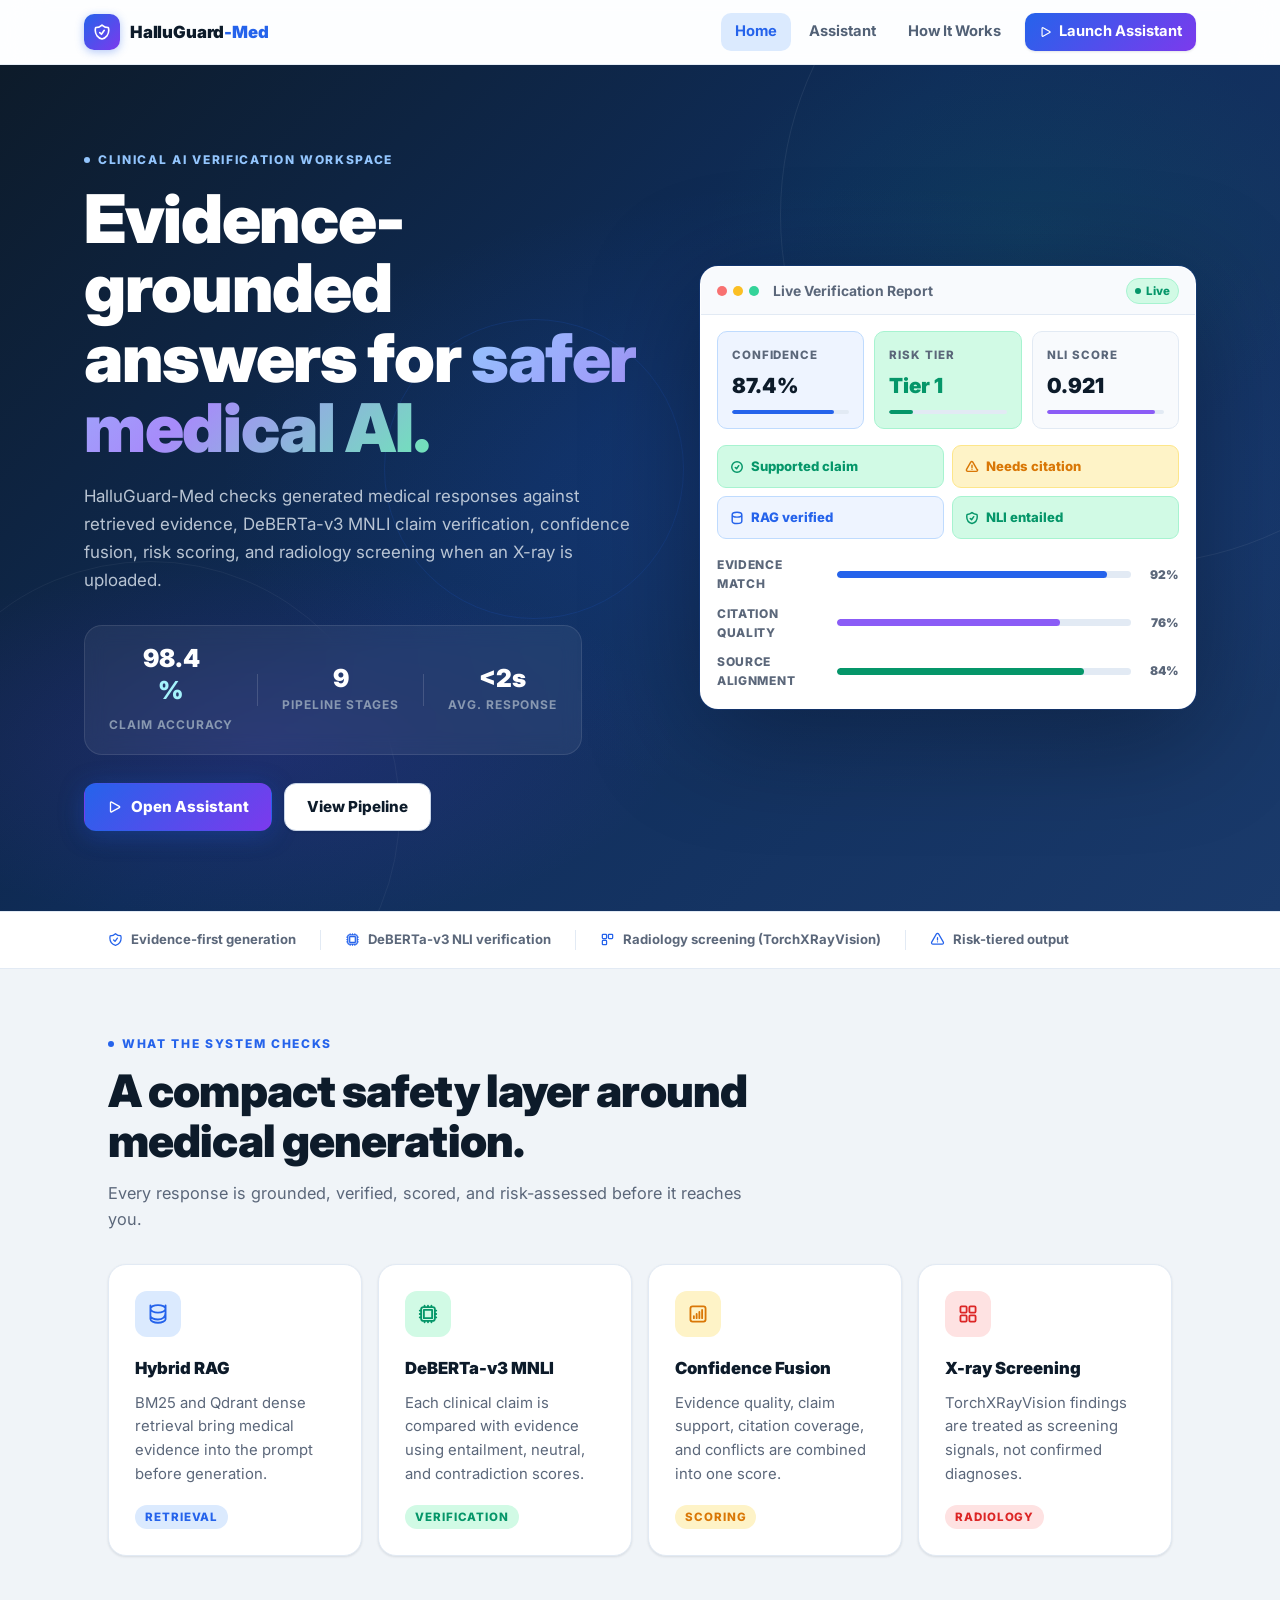
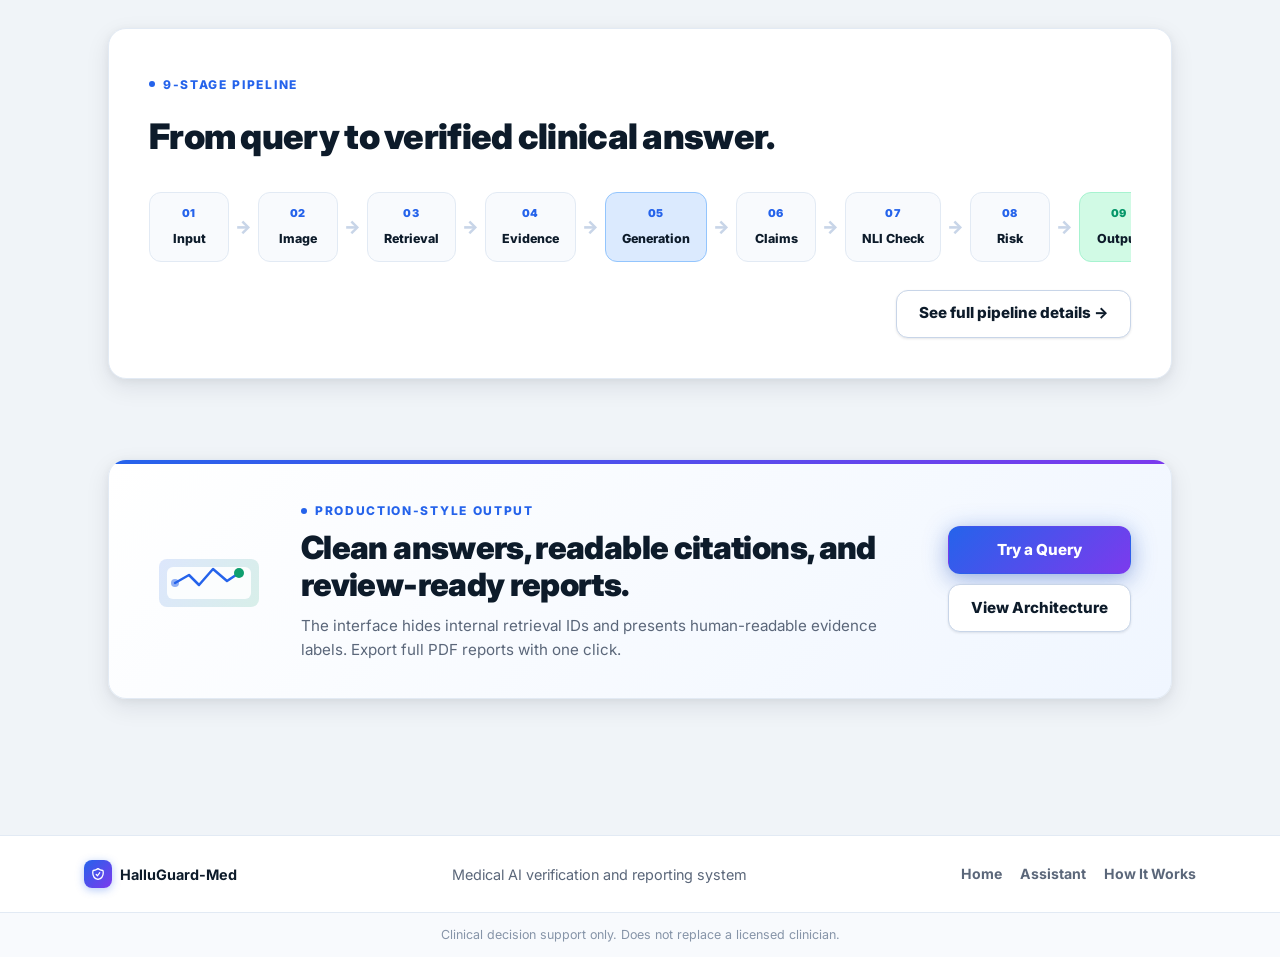
==== commit 37d7b557: "Refresh HalluGuard frontend experience" ====
--- a/frontend/index.html
+++ b/frontend/index.html
@@ -3,128 +3,367 @@
 <head>
   <meta charset="UTF-8" />
   <meta name="viewport" content="width=device-width, initial-scale=1.0" />
-  <title>HalluGuard-Med - Medical AI Safety</title>
+  <title>HalluGuard-Med - Evidence-Grounded Medical AI</title>
   <link rel="preconnect" href="https://fonts.googleapis.com" />
   <link rel="preconnect" href="https://fonts.gstatic.com" crossorigin />
-  <link href="https://fonts.googleapis.com/css2?family=Inter:wght@400;500;600;700;800&display=swap" rel="stylesheet" />
+  <link href="https://fonts.googleapis.com/css2?family=Inter:wght@400;500;600;700;800;900&display=swap" rel="stylesheet" />
   <link rel="stylesheet" href="css/style.css" />
 </head>
 <body>
 
-<nav class="navbar">
-  <div class="container navbar__inner">
-    <a href="index.html" class="navbar__brand">
-      <div class="navbar__brand-icon">
-        <svg xmlns="http://www.w3.org/2000/svg" fill="none" viewBox="0 0 24 24" stroke-width="2" stroke="currentColor">
-          <path stroke-linecap="round" stroke-linejoin="round" d="M9 12.75L11.25 15 15 9.75m-3-7.036A11.959 11.959 0 013.598 6 11.955 11.955 0 003 9.749c0 5.592 3.824 10.29 9 11.623 5.176-1.332 9-6.03 9-11.622 0-1.31-.21-2.571-.598-3.751h-.152c-3.196 0-6.1-1.248-8.25-3.285z"/>
-        </svg>
-      </div>
-      HalluGuard<span class="accent">-Med</span>
-    </a>
-    <div class="navbar__links">
+  <!-- NAVBAR -->
+  <nav class="navbar">
+    <div class="container navbar__inner">
+      <a href="index.html" class="brand">
+        <span class="brand__mark">
+          <svg viewBox="0 0 24 24" fill="none" stroke="currentColor" stroke-width="2.2" stroke-linecap="round" stroke-linejoin="round"><path d="M9 12.75L11.25 15 15 9.75m-3-7.036A11.959 11.959 0 013.598 6 11.955 11.955 0 003 9.749c0 5.592 3.824 10.29 9 11.623 5.176-1.332 9-6.03 9-11.622 0-1.31-.21-2.571-.598-3.751h-.152c-3.196 0-6.1-1.248-8.25-3.285z"/></svg>
+        </span>
+        <span>HalluGuard<span class="brand__accent">-Med</span></span>
+      </a>
+      <div class="navbar__links">
+        <a href="index.html" class="navbar__link active">Home</a>
+        <a href="assistant.html" class="navbar__link">Assistant</a>
+        <a href="how.html" class="navbar__link">How It Works</a>
+        <a href="assistant.html" class="navbar__cta">
+          <svg viewBox="0 0 24 24" fill="none" stroke="currentColor" stroke-width="2" stroke-linecap="round" stroke-linejoin="round"><path d="M5.25 5.653c0-.856.917-1.398 1.667-.986l11.54 6.347a1.125 1.125 0 010 1.972l-11.54 6.347a1.125 1.125 0 01-1.667-.986V5.653z"/></svg>
+          Launch Assistant
+        </a>
+      </div>
+      <button class="navbar__hamburger" id="hamburger" aria-label="Open menu">
+        <span></span><span></span><span></span>
+      </button>
+    </div>
+    <div class="navbar__mobile" id="mobile-menu">
       <a href="index.html" class="navbar__link active">Home</a>
       <a href="assistant.html" class="navbar__link">Assistant</a>
       <a href="how.html" class="navbar__link">How It Works</a>
       <a href="assistant.html" class="navbar__cta">Launch Assistant</a>
     </div>
-    <button class="navbar__hamburger" id="hamburger" aria-label="Menu">
-      <svg xmlns="http://www.w3.org/2000/svg" fill="none" viewBox="0 0 24 24" stroke-width="2" stroke="currentColor">
-        <path stroke-linecap="round" stroke-linejoin="round" d="M3.75 6.75h16.5M3.75 12h16.5m-16.5 5.25h16.5"/>
-      </svg>
-    </button>
-  </div>
-  <div class="navbar__mobile" id="mobile-menu">
-    <a href="index.html" class="navbar__link active">Home</a>
-    <a href="assistant.html" class="navbar__link">Assistant</a>
-    <a href="how.html" class="navbar__link">How It Works</a>
-    <a href="assistant.html" class="navbar__cta">Launch Assistant</a>
-  </div>
-</nav>
-
-<main class="home-main">
-  <section class="hero home-hero">
-    <div class="container home-hero__inner">
-      <div class="hero__badge">
-        <svg xmlns="http://www.w3.org/2000/svg" fill="none" viewBox="0 0 24 24" stroke-width="2" stroke="currentColor">
-          <path stroke-linecap="round" stroke-linejoin="round" d="M9 12.75L11.25 15 15 9.75m-3-7.036A11.959 11.959 0 013.598 6 11.955 11.955 0 003 9.749c0 5.592 3.824 10.29 9 11.623 5.176-1.332 9-6.03 9-11.622 0-1.31-.21-2.571-.598-3.751h-.152c-3.196 0-6.1-1.248-8.25-3.285z"/>
-        </svg>
-        Medical AI Verification
-      </div>
-      <h1>HalluGuard<span class="accent">-Med</span></h1>
-      <p class="hero__subtitle">
-        A safety-focused medical AI assistant that checks generated answers against retrieved evidence, clinical verification, and risk scoring.
-      </p>
-      <div class="hero__actions">
-        <a href="assistant.html" class="btn-primary">
-          Open AI Assistant
-          <svg xmlns="http://www.w3.org/2000/svg" fill="none" viewBox="0 0 24 24" stroke-width="2.5" stroke="currentColor">
-            <path stroke-linecap="round" stroke-linejoin="round" d="M13.5 4.5L21 12m0 0l-7.5 7.5M21 12H3"/>
-          </svg>
-        </a>
+  </nav>
+
+  <main>
+
+    <!-- HERO -->
+    <section class="hero">
+      <div class="hero__bg-mesh"></div>
+      <div class="hero__bg-circles">
+        <div class="circle circle--1"></div>
+        <div class="circle circle--2"></div>
+        <div class="circle circle--3"></div>
+      </div>
+      <div class="container hero__grid">
+        <div class="hero__copy" data-animate="fade-up">
+          <div class="eyebrow">
+            <span class="eyebrow__dot"></span>
+            Clinical AI verification workspace
+          </div>
+          <h1>Evidence-grounded answers for <span class="gradient-text">safer medical AI.</span></h1>
+          <p>
+            HalluGuard-Med checks generated medical responses against retrieved evidence,
+            DeBERTa-v3 MNLI claim verification, confidence fusion, risk scoring, and
+            radiology screening when an X-ray is uploaded.
+          </p>
+          <div class="hero__stats">
+            <div class="hero__stat">
+              <strong class="counter" data-target="98.4">0</strong><span>%</span>
+              <small>Claim accuracy</small>
+            </div>
+            <div class="hero__stat-divider"></div>
+            <div class="hero__stat">
+              <strong class="counter" data-target="9">0</strong>
+              <small>Pipeline stages</small>
+            </div>
+            <div class="hero__stat-divider"></div>
+            <div class="hero__stat">
+              <strong>&lt;2s</strong>
+              <small>Avg. response</small>
+            </div>
+          </div>
+          <div class="hero__actions">
+            <a class="btn btn--primary btn--glow" href="assistant.html">
+              <svg viewBox="0 0 24 24" fill="none" stroke="currentColor" stroke-width="2" stroke-linecap="round" stroke-linejoin="round"><path d="M5.25 5.653c0-.856.917-1.398 1.667-.986l11.54 6.347a1.125 1.125 0 010 1.972l-11.54 6.347a1.125 1.125 0 01-1.667-.986V5.653z"/></svg>
+              Open Assistant
+            </a>
+            <a class="btn btn--secondary" href="how.html">View Pipeline</a>
+          </div>
+        </div>
+
+        <div class="hero__visual" aria-label="Verification preview" data-animate="fade-left">
+          <div class="preview-shell">
+            <div class="preview-shell__top">
+              <div class="preview-shell__dots">
+                <span style="background:#f87171"></span>
+                <span style="background:#fbbf24"></span>
+                <span style="background:#34d399"></span>
+              </div>
+              <strong>Live Verification Report</strong>
+              <span class="preview-shell__live"><span class="live-dot"></span>Live</span>
+            </div>
+            <div class="metric-row">
+              <div class="metric-card blue">
+                <span>Confidence</span>
+                <strong>87.4%</strong>
+                <div class="metric-bar"><div class="metric-bar__fill" style="width:87.4%;background:var(--primary)"></div></div>
+              </div>
+              <div class="metric-card safe">
+                <span>Risk tier</span>
+                <strong class="text-safe">Tier 1</strong>
+                <div class="metric-bar"><div class="metric-bar__fill" style="width:20%;background:var(--safe)"></div></div>
+              </div>
+              <div class="metric-card">
+                <span>NLI Score</span>
+                <strong>0.921</strong>
+                <div class="metric-bar"><div class="metric-bar__fill" style="width:92.1%;background:#8b5cf6"></div></div>
+              </div>
+            </div>
+            <div class="token-grid">
+              <div class="token-card safe">
+                <svg viewBox="0 0 24 24" fill="none" stroke="currentColor" stroke-width="2.5" stroke-linecap="round" stroke-linejoin="round"><path d="M9 12.75L11.25 15 15 9.75M21 12a9 9 0 11-18 0 9 9 0 0118 0z"/></svg>
+                Supported claim
+              </div>
+              <div class="token-card warn">
+                <svg viewBox="0 0 24 24" fill="none" stroke="currentColor" stroke-width="2.5" stroke-linecap="round" stroke-linejoin="round"><path d="M12 9v3.75m9.303 3.376c.866 1.5-.217 3.374-1.948 3.374H4.645c-1.73 0-2.813-1.874-1.948-3.374l7.373-12.75a2.125 2.125 0 013.06 0l7.373 12.75zM12 15.75h.007v.008H12v-.008z"/></svg>
+                Needs citation
+              </div>
+              <div class="token-card blue">
+                <svg viewBox="0 0 24 24" fill="none" stroke="currentColor" stroke-width="2.5" stroke-linecap="round" stroke-linejoin="round"><path d="M20.25 6.375c0 2.278-3.694 4.125-8.25 4.125S3.75 8.653 3.75 6.375m16.5 0c0-2.278-3.694-4.125-8.25-4.125S3.75 4.097 3.75 6.375m16.5 0v11.25C20.25 19.653 16.556 21.5 12 21.5s-8.25-1.847-8.25-4.125V6.375"/></svg>
+                RAG verified
+              </div>
+              <div class="token-card safe">
+                <svg viewBox="0 0 24 24" fill="none" stroke="currentColor" stroke-width="2.5" stroke-linecap="round" stroke-linejoin="round"><path d="M9 12.75L11.25 15 15 9.75m-3-7.036A11.959 11.959 0 013.598 6 11.955 11.955 0 003 9.749c0 5.592 3.824 10.29 9 11.623 5.176-1.332 9-6.03 9-11.622 0-1.31-.21-2.571-.598-3.751h-.152c-3.196 0-6.1-1.248-8.25-3.285z"/></svg>
+                NLI entailed
+              </div>
+            </div>
+            <div class="evidence-lines">
+              <div class="evidence-line-row">
+                <span class="evidence-label">Evidence match</span>
+                <div class="evidence-track"><div class="evidence-fill" style="width:92%"></div></div>
+                <span class="evidence-pct">92%</span>
+              </div>
+              <div class="evidence-line-row">
+                <span class="evidence-label">Citation quality</span>
+                <div class="evidence-track"><div class="evidence-fill" style="width:76%;background:#8b5cf6"></div></div>
+                <span class="evidence-pct">76%</span>
+              </div>
+              <div class="evidence-line-row">
+                <span class="evidence-label">Source alignment</span>
+                <div class="evidence-track"><div class="evidence-fill" style="width:84%;background:var(--safe)"></div></div>
+                <span class="evidence-pct">84%</span>
+              </div>
+            </div>
+          </div>
+        </div>
+      </div>
+    </section>
+
+    <!-- TRUST STRIP -->
+    <section class="trust-strip">
+      <div class="container trust-strip__inner">
+        <div class="trust-item">
+          <svg viewBox="0 0 24 24" fill="none" stroke="currentColor" stroke-width="2" stroke-linecap="round" stroke-linejoin="round"><path d="M9 12.75L11.25 15 15 9.75m-3-7.036A11.959 11.959 0 013.598 6 11.955 11.955 0 003 9.749c0 5.592 3.824 10.29 9 11.623 5.176-1.332 9-6.03 9-11.622 0-1.31-.21-2.571-.598-3.751h-.152c-3.196 0-6.1-1.248-8.25-3.285z"/></svg>
+          Evidence-first generation
+        </div>
+        <div class="trust-divider"></div>
+        <div class="trust-item">
+          <svg viewBox="0 0 24 24" fill="none" stroke="currentColor" stroke-width="2" stroke-linecap="round" stroke-linejoin="round"><path d="M8.25 3v1.5M4.5 8.25H3m18 0h-1.5M4.5 12H3m18 0h-1.5m-15 3.75H3m18 0h-1.5M8.25 19.5V21M12 3v1.5m0 15V21m3.75-18v1.5m0 15V21m-9-1.5h10.5a2.25 2.25 0 002.25-2.25V6.75a2.25 2.25 0 00-2.25-2.25H6.75A2.25 2.25 0 004.5 6.75v10.5a2.25 2.25 0 002.25 2.25zm.75-12h9v9h-9v-9z"/></svg>
+          DeBERTa-v3 NLI verification
+        </div>
+        <div class="trust-divider"></div>
+        <div class="trust-item">
+          <svg viewBox="0 0 24 24" fill="none" stroke="currentColor" stroke-width="2" stroke-linecap="round" stroke-linejoin="round"><path d="M3.75 4.875c0-.621.504-1.125 1.125-1.125h4.5c.621 0 1.125.504 1.125 1.125v4.5c0 .621-.504 1.125-1.125 1.125h-4.5A1.125 1.125 0 013.75 9.375v-4.5zm0 9.75c0-.621.504-1.125 1.125-1.125h4.5c.621 0 1.125.504 1.125 1.125v4.5c0 .621-.504 1.125-1.125 1.125h-4.5a1.125 1.125 0 01-1.125-1.125v-4.5zm9.75-9.75c0-.621.504-1.125 1.125-1.125h4.5c.621 0 1.125.504 1.125 1.125v4.5c0 .621-.504 1.125-1.125 1.125h-4.5A1.125 1.125 0 0113.5 9.375v-4.5z"/></svg>
+          Radiology screening (TorchXRayVision)
+        </div>
+        <div class="trust-divider"></div>
+        <div class="trust-item">
+          <svg viewBox="0 0 24 24" fill="none" stroke="currentColor" stroke-width="2" stroke-linecap="round" stroke-linejoin="round"><path d="M12 9v3.75m-9.303 3.376c-.866 1.5.217 3.374 1.948 3.374h14.71c1.73 0 2.813-1.874 1.948-3.374L13.949 3.378c-.866-1.5-3.032-1.5-3.898 0L2.697 16.126zM12 15.75h.007v.008H12v-.008z"/></svg>
+          Risk-tiered output
+        </div>
+      </div>
+    </section>
+
+    <!-- FEATURES -->
+    <section class="section">
+      <div class="container">
+        <div class="section-heading" data-animate="fade-up">
+          <div class="eyebrow"><span class="eyebrow__dot"></span>What the system checks</div>
+          <h2>A compact safety layer around medical generation.</h2>
+          <p>Every response is grounded, verified, scored, and risk-assessed before it reaches you.</p>
+        </div>
+        <div class="feature-grid">
+          <article class="feature-card" data-animate="fade-up" data-delay="0">
+            <div class="feature-card__icon-wrap blue">
+              <svg viewBox="0 0 24 24" fill="none" stroke="currentColor" stroke-width="2" stroke-linecap="round" stroke-linejoin="round"><path d="M20.25 6.375c0 2.278-3.694 4.125-8.25 4.125S3.75 8.653 3.75 6.375m16.5 0c0-2.278-3.694-4.125-8.25-4.125S3.75 4.097 3.75 6.375m16.5 0v11.25C20.25 19.653 16.556 21.5 12 21.5s-8.25-1.847-8.25-4.125V6.375m16.5-3.75v3.75m-16.5-3.75v3.75m16.5 0v3.75C20.25 16.153 16.556 18 12 18s-8.25-1.847-8.25-4.125v-3.75"/></svg>
+            </div>
+            <h3>Hybrid RAG</h3>
+            <p>BM25 and Qdrant dense retrieval bring medical evidence into the prompt before generation.</p>
+            <div class="feature-card__tag blue">Retrieval</div>
+          </article>
+          <article class="feature-card" data-animate="fade-up" data-delay="80">
+            <div class="feature-card__icon-wrap safe">
+              <svg viewBox="0 0 24 24" fill="none" stroke="currentColor" stroke-width="2" stroke-linecap="round" stroke-linejoin="round"><path d="M8.25 3v1.5M4.5 8.25H3m18 0h-1.5M4.5 12H3m18 0h-1.5m-15 3.75H3m18 0h-1.5M8.25 19.5V21M12 3v1.5m0 15V21m3.75-18v1.5m0 15V21m-9-1.5h10.5a2.25 2.25 0 002.25-2.25V6.75a2.25 2.25 0 00-2.25-2.25H6.75A2.25 2.25 0 004.5 6.75v10.5a2.25 2.25 0 002.25 2.25zm.75-12h9v9h-9v-9z"/></svg>
+            </div>
+            <h3>DeBERTa-v3 MNLI</h3>
+            <p>Each clinical claim is compared with evidence using entailment, neutral, and contradiction scores.</p>
+            <div class="feature-card__tag safe">Verification</div>
+          </article>
+          <article class="feature-card" data-animate="fade-up" data-delay="160">
+            <div class="feature-card__icon-wrap warn">
+              <svg viewBox="0 0 24 24" fill="none" stroke="currentColor" stroke-width="2" stroke-linecap="round" stroke-linejoin="round"><path d="M7.5 14.25v2.25m3-4.5v4.5m3-6.75v6.75m3-9v9M6 20.25h12A2.25 2.25 0 0020.25 18V6A2.25 2.25 0 0018 3.75H6A2.25 2.25 0 003.75 6v12A2.25 2.25 0 006 20.25z"/></svg>
+            </div>
+            <h3>Confidence Fusion</h3>
+            <p>Evidence quality, claim support, citation coverage, and conflicts are combined into one score.</p>
+            <div class="feature-card__tag warn">Scoring</div>
+          </article>
+          <article class="feature-card" data-animate="fade-up" data-delay="240">
+            <div class="feature-card__icon-wrap red">
+              <svg viewBox="0 0 24 24" fill="none" stroke="currentColor" stroke-width="2" stroke-linecap="round" stroke-linejoin="round"><path d="M3.75 4.875c0-.621.504-1.125 1.125-1.125h4.5c.621 0 1.125.504 1.125 1.125v4.5c0 .621-.504 1.125-1.125 1.125h-4.5A1.125 1.125 0 013.75 9.375v-4.5zm0 9.75c0-.621.504-1.125 1.125-1.125h4.5c.621 0 1.125.504 1.125 1.125v4.5c0 .621-.504 1.125-1.125 1.125h-4.5a1.125 1.125 0 01-1.125-1.125v-4.5zm9.75-9.75c0-.621.504-1.125 1.125-1.125h4.5c.621 0 1.125.504 1.125 1.125v4.5c0 .621-.504 1.125-1.125 1.125h-4.5A1.125 1.125 0 0113.5 9.375v-4.5zm0 9.75c0-.621.504-1.125 1.125-1.125h4.5c.621 0 1.125.504 1.125 1.125v4.5c0 .621-.504 1.125-1.125 1.125h-4.5a1.125 1.125 0 01-1.125-1.125v-4.5z"/></svg>
+            </div>
+            <h3>X-ray Screening</h3>
+            <p>TorchXRayVision findings are treated as screening signals, not confirmed diagnoses.</p>
+            <div class="feature-card__tag red">Radiology</div>
+          </article>
+        </div>
+      </div>
+    </section>
+
+    <!-- PIPELINE PREVIEW (visual) -->
+    <section class="section pipeline-section">
+      <div class="container">
+        <div class="pipeline-visual" data-animate="fade-up">
+          <div class="pipeline-visual__header">
+            <div class="eyebrow"><span class="eyebrow__dot"></span>9-Stage pipeline</div>
+            <h2>From query to verified clinical answer.</h2>
+          </div>
+          <div class="pipeline-steps">
+            <div class="pip-step">
+              <div class="pip-step__num">01</div>
+              <div class="pip-step__label">Input</div>
+            </div>
+            <div class="pip-arrow">→</div>
+            <div class="pip-step">
+              <div class="pip-step__num">02</div>
+              <div class="pip-step__label">Image</div>
+            </div>
+            <div class="pip-arrow">→</div>
+            <div class="pip-step">
+              <div class="pip-step__num">03</div>
+              <div class="pip-step__label">Retrieval</div>
+            </div>
+            <div class="pip-arrow">→</div>
+            <div class="pip-step">
+              <div class="pip-step__num">04</div>
+              <div class="pip-step__label">Evidence</div>
+            </div>
+            <div class="pip-arrow">→</div>
+            <div class="pip-step pip-step--accent">
+              <div class="pip-step__num">05</div>
+              <div class="pip-step__label">Generation</div>
+            </div>
+            <div class="pip-arrow">→</div>
+            <div class="pip-step">
+              <div class="pip-step__num">06</div>
+              <div class="pip-step__label">Claims</div>
+            </div>
+            <div class="pip-arrow">→</div>
+            <div class="pip-step">
+              <div class="pip-step__num">07</div>
+              <div class="pip-step__label">NLI Check</div>
+            </div>
+            <div class="pip-arrow">→</div>
+            <div class="pip-step">
+              <div class="pip-step__num">08</div>
+              <div class="pip-step__label">Risk</div>
+            </div>
+            <div class="pip-arrow">→</div>
+            <div class="pip-step pip-step--safe">
+              <div class="pip-step__num">09</div>
+              <div class="pip-step__label">Output</div>
+            </div>
+          </div>
+          <div class="pipeline-visual__cta">
+            <a href="how.html" class="btn btn--secondary">See full pipeline details →</a>
+          </div>
+        </div>
+      </div>
+    </section>
+
+    <!-- CTA BAND -->
+    <section class="section section--tight">
+      <div class="container">
+        <div class="workflow-band" data-animate="fade-up">
+          <div class="workflow-band__illustration">
+            <svg viewBox="0 0 120 80" fill="none" xmlns="http://www.w3.org/2000/svg">
+              <rect x="10" y="20" width="100" height="48" rx="8" fill="url(#g1)" opacity="0.15"/>
+              <rect x="18" y="28" width="84" height="32" rx="6" fill="white" opacity="0.9"/>
+              <path d="M26 44 L40 36 L50 46 L64 30 L78 42 L90 34" stroke="#2563eb" stroke-width="2.5" stroke-linecap="round" stroke-linejoin="round"/>
+              <circle cx="90" cy="34" r="5" fill="#0f9f6e"/>
+              <circle cx="26" cy="44" r="4" fill="#2563eb" opacity="0.5"/>
+              <defs>
+                <linearGradient id="g1" x1="10" y1="20" x2="110" y2="68" gradientUnits="userSpaceOnUse">
+                  <stop stop-color="#2563eb"/>
+                  <stop offset="1" stop-color="#0f9f6e"/>
+                </linearGradient>
+              </defs>
+            </svg>
+          </div>
+          <div>
+            <div class="eyebrow"><span class="eyebrow__dot"></span>Production-style output</div>
+            <h2>Clean answers, readable citations, and review-ready reports.</h2>
+            <p>The interface hides internal retrieval IDs and presents human-readable evidence labels. Export full PDF reports with one click.</p>
+          </div>
+          <div class="workflow-band__actions">
+            <a class="btn btn--primary btn--glow" href="assistant.html">Try a Query</a>
+            <a class="btn btn--secondary" href="how.html">View Architecture</a>
+          </div>
+        </div>
+      </div>
+    </section>
+
+  </main>
+
+  <footer class="footer">
+    <div class="container footer__inner">
+      <div class="footer__brand">
+        <span class="brand__mark brand__mark--sm">
+          <svg viewBox="0 0 24 24" fill="none" stroke="currentColor" stroke-width="2.2" stroke-linecap="round" stroke-linejoin="round"><path d="M9 12.75L11.25 15 15 9.75m-3-7.036A11.959 11.959 0 013.598 6 11.955 11.955 0 003 9.749c0 5.592 3.824 10.29 9 11.623 5.176-1.332 9-6.03 9-11.622 0-1.31-.21-2.571-.598-3.751h-.152c-3.196 0-6.1-1.248-8.25-3.285z"/></svg>
+        </span>
+        <strong>HalluGuard-Med</strong>
+      </div>
+      <span>Medical AI verification and reporting system</span>
+      <div class="footer__links">
+        <a href="index.html">Home</a>
+        <a href="assistant.html">Assistant</a>
+        <a href="how.html">How It Works</a>
       </div>
     </div>
-  </section>
-
-  <section class="features home-features">
-    <div class="container">
-      <div class="features__grid home-features__grid">
-        <article class="feature-card">
-          <div class="feature-card__icon blue">
-            <svg xmlns="http://www.w3.org/2000/svg" fill="none" viewBox="0 0 24 24" stroke-width="1.8" stroke="currentColor">
-              <path stroke-linecap="round" stroke-linejoin="round" d="M20.25 6.375c0 2.278-3.694 4.125-8.25 4.125S3.75 8.653 3.75 6.375m16.5 0c0-2.278-3.694-4.125-8.25-4.125S3.75 4.097 3.75 6.375m16.5 0v11.25c0 2.278-3.694 4.125-8.25 4.125s-8.25-1.847-8.25-4.125V6.375"/>
-            </svg>
-          </div>
-          <h3>Qdrant Cloud RAG</h3>
-          <p>Retrieves relevant medical knowledge before evidence checks are shown.</p>
-        </article>
-        <article class="feature-card">
-          <div class="feature-card__icon green">
-            <svg xmlns="http://www.w3.org/2000/svg" fill="none" viewBox="0 0 24 24" stroke-width="1.8" stroke="currentColor">
-              <path stroke-linecap="round" stroke-linejoin="round" d="M9 12.75L11.25 15 15 9.75M21 12a9 9 0 11-18 0 9 9 0 0118 0z"/>
-            </svg>
-          </div>
-          <h3>Claim Verification</h3>
-          <p>Highlights supported, insufficient, or contradicted medical claims.</p>
-        </article>
-        <article class="feature-card">
-          <div class="feature-card__icon amber">
-            <svg xmlns="http://www.w3.org/2000/svg" fill="none" viewBox="0 0 24 24" stroke-width="1.8" stroke="currentColor">
-              <path stroke-linecap="round" stroke-linejoin="round" d="M12 9v3.75m-9.303 3.376c-.866 1.5.217 3.374 1.948 3.374h14.71c1.73 0 2.813-1.874 1.948-3.374L13.949 3.378c-.866-1.5-3.032-1.5-3.898 0L2.697 16.126z"/>
-            </svg>
-          </div>
-          <h3>Risk Scoring</h3>
-          <p>Surfaces confidence, risk tier, and safety guidance for review.</p>
-        </article>
-        <article class="feature-card">
-          <div class="feature-card__icon blue">
-            <svg xmlns="http://www.w3.org/2000/svg" fill="none" viewBox="0 0 24 24" stroke-width="1.8" stroke="currentColor">
-              <path stroke-linecap="round" stroke-linejoin="round" d="M19.5 14.25v-2.625a3.375 3.375 0 00-3.375-3.375h-1.5A1.125 1.125 0 0113.5 7.125v-1.5A3.375 3.375 0 0010.125 2.25H8.25m0 12.75h7.5m-7.5 3H12M10.5 2.25H5.625c-.621 0-1.125.504-1.125 1.125v17.25c0 .621.504 1.125 1.125 1.125h12.75c.621 0 1.125-.504 1.125-1.125V11.25a9 9 0 00-9-9z"/>
-            </svg>
-          </div>
-          <h3>Readable Reports</h3>
-          <p>Organizes findings, citations, and recommendations into a clinical dashboard.</p>
-        </article>
-      </div>
+    <div class="footer__bottom">
+      <div class="container">Clinical decision support only. Does not replace a licensed clinician.</div>
     </div>
-  </section>
-</main>
-
-<footer class="footer">
-  <div class="container footer__inner">
-    <div class="footer__brand">
-      <svg class="footer__brand-icon" xmlns="http://www.w3.org/2000/svg" fill="none" viewBox="0 0 24 24" stroke-width="2" stroke="currentColor" width="16" height="16">
-        <path stroke-linecap="round" stroke-linejoin="round" d="M9 12.75L11.25 15 15 9.75m-3-7.036A11.959 11.959 0 013.598 6 11.955 0 003 9.749c0 5.592 3.824 10.29 9 11.623 5.176-1.332 9-6.03 9-11.622 0-1.31-.21-2.571-.598-3.751h-.152c-3.196 0-6.1-1.248-8.25-3.285z"/>
-      </svg>
-      <strong>HalluGuard-Med</strong> - AI Medical Verification System
-    </div>
-    <nav class="footer__links">
-      <a href="index.html">Home</a>
-      <a href="assistant.html">Assistant</a>
-      <a href="how.html">How It Works</a>
-    </nav>
-  </div>
-</footer>
-
-<script src="js/script.js"></script>
+  </footer>
+
+  <script src="js/script.js"></script>
+  <script>
+    /* Scroll animation observer */
+    const observer = new IntersectionObserver((entries) => {
+      entries.forEach(e => { if (e.isIntersecting) { e.target.classList.add('visible'); observer.unobserve(e.target); } });
+    }, { threshold: 0.1 });
+    document.querySelectorAll('[data-animate]').forEach((el, i) => {
+      const delay = el.dataset.delay || 0;
+      el.style.transitionDelay = delay + 'ms';
+      observer.observe(el);
+    });
+    /* Counter animation */
+    document.querySelectorAll('.counter').forEach(counter => {
+      const target = parseFloat(counter.dataset.target);
+      const isDecimal = String(target).includes('.');
+      let start = 0;
+      const increment = target / 60;
+      const timer = setInterval(() => {
+        start += increment;
+        if (start >= target) { start = target; clearInterval(timer); }
+        counter.textContent = isDecimal ? start.toFixed(1) : Math.floor(start);
+      }, 16);
+    });
+  </script>
 </body>
 </html>
--- a/frontend/css/style.css
+++ b/frontend/css/style.css
@@ -1,59 +1,87 @@
 /* ============================================================
-   HalluGuard-Med — Global Stylesheet
-   Color palette: white · dark-blue · green (safe) · red (danger)
+   HalluGuard-Med — Enhanced Design System
    ============================================================ */
 
-/* ---------- CSS Custom Properties ---------- */
 :root {
-  --primary:      #2563eb;
-  --primary-dark: #1d4ed8;
-  --primary-bg:   #eff6ff;
-  --safe:         #16a34a;
-  --safe-bg:      #f0fdf4;
-  --safe-border:  #bbf7d0;
-  --warning:      #d97706;
-  --warning-bg:   #fffbeb;
-  --warning-border:#fde68a;
-  --danger:       #dc2626;
-  --danger-bg:    #fef2f2;
-  --danger-border:#fecaca;
-  --fg:           #0f172a;
-  --fg-muted:     #64748b;
-  --bg:           #f8fafc;
-  --white:        #ffffff;
-  --border:       #e2e8f0;
-  --card-shadow:  0 1px 3px rgba(0,0,0,.08), 0 1px 2px rgba(0,0,0,.05);
-  --card-shadow-hover: 0 4px 12px rgba(0,0,0,.12);
-  --radius:       12px;
-  --radius-sm:    8px;
-  --radius-lg:    16px;
-  --font:         'Inter', system-ui, -apple-system, sans-serif;
-}
-
-/* ---------- Reset ---------- */
-*, *::before, *::after { box-sizing: border-box; margin: 0; padding: 0; }
+  --bg: #f0f4f8;
+  --surface: #ffffff;
+  --surface-soft: #f8fafd;
+  --surface-blue: #eef4ff;
+  --text: #1a2332;
+  --muted: #5b677a;
+  --subtle: #8694a8;
+  --border: #e2eaf4;
+  --border-strong: #c8d5e8;
+  --primary: #2563eb;
+  --primary-700: #1d4ed8;
+  --primary-900: #1e3a8a;
+  --primary-soft: #dbeafe;
+  --safe: #059669;
+  --safe-soft: #d1fae5;
+  --warn: #d97706;
+  --warn-soft: #fef3c7;
+  --danger: #dc2626;
+  --danger-soft: #fee2e2;
+  --purple: #7c3aed;
+  --purple-soft: #ede9fe;
+  --ink: #0d1b2a;
+  --shadow-sm: 0 1px 3px rgba(15,23,42,0.07), 0 1px 2px rgba(15,23,42,0.04);
+  --shadow-md: 0 8px 24px rgba(15,23,42,0.09), 0 2px 8px rgba(15,23,42,0.05);
+  --shadow-lg: 0 20px 60px rgba(15,23,42,0.13), 0 4px 16px rgba(15,23,42,0.07);
+  --shadow-glow: 0 0 0 3px rgba(37,99,235,0.15), 0 8px 32px rgba(37,99,235,0.25);
+  --radius: 12px;
+  --radius-lg: 18px;
+  --container: 1160px;
+  --gradient-hero: linear-gradient(135deg, #0d1b2a 0%, #0f2d5a 45%, #1a3a6b 100%);
+  --gradient-primary: linear-gradient(135deg, #2563eb, #7c3aed);
+  --gradient-safe: linear-gradient(135deg, #059669, #0891b2);
+}
+
+*, *::before, *::after { box-sizing: border-box; }
+
 html { scroll-behavior: smooth; }
+
 body {
-  font-family: var(--font);
+  margin: 0;
+  min-height: 100vh;
   background: var(--bg);
-  color: var(--fg);
+  color: var(--text);
+  font-family: Inter, ui-sans-serif, system-ui, -apple-system, BlinkMacSystemFont, "Segoe UI", sans-serif;
   line-height: 1.6;
-  -webkit-font-smoothing: antialiased;
-}
-img { display: block; max-width: 100%; }
+}
+
 a { color: inherit; text-decoration: none; }
-button { font-family: inherit; cursor: pointer; border: none; background: none; }
-ul { list-style: none; }
-
-/* ---------- Utility ---------- */
-.container {
-  max-width: 1120px;
-  margin: 0 auto;
-  padding: 0 24px;
-}
+button, textarea, input { font: inherit; }
+button { cursor: pointer; }
+button:disabled { cursor: not-allowed; opacity: 0.55; }
+
+svg {
+  width: 1em;
+  height: 1em;
+  flex: 0 0 auto;
+  display: block;
+}
+
 .sr-only {
-  position: absolute; width: 1px; height: 1px;
-  overflow: hidden; clip: rect(0,0,0,0); white-space: nowrap;
+  position: absolute; width: 1px; height: 1px; padding: 0;
+  margin: -1px; overflow: hidden; clip: rect(0,0,0,0);
+  white-space: nowrap; border: 0;
+}
+
+/* ============================================================
+   SCROLL ANIMATIONS
+   ============================================================ */
+[data-animate] {
+  opacity: 0;
+  transform: translateY(28px);
+  transition: opacity 0.65s cubic-bezier(.22,1,.36,1), transform 0.65s cubic-bezier(.22,1,.36,1);
+}
+[data-animate="fade-left"] {
+  transform: translateX(36px);
+}
+[data-animate].visible {
+  opacity: 1;
+  transform: none;
 }
 
 /* ============================================================
@@ -63,1440 +91,2879 @@
   position: sticky;
   top: 0;
   z-index: 100;
-  background: rgba(255,255,255,.95);
-  backdrop-filter: blur(8px);
-  border-bottom: 1px solid var(--border);
-  box-shadow: 0 1px 4px rgba(0,0,0,.06);
-}
+  background: rgba(255, 255, 255, 0.88);
+  border-bottom: 1px solid rgba(226, 234, 244, 0.8);
+  backdrop-filter: blur(20px) saturate(180%);
+  -webkit-backdrop-filter: blur(20px) saturate(180%);
+  transition: box-shadow 0.2s;
+}
+
+.container {
+  max-width: var(--container);
+  margin: 0 auto;
+  padding: 0 24px;
+}
+
 .navbar__inner {
   display: flex;
   align-items: center;
   justify-content: space-between;
+  gap: 24px;
   height: 64px;
 }
-.navbar__brand {
-  display: flex;
+
+.brand {
+  display: inline-flex;
   align-items: center;
   gap: 10px;
+  font-weight: 900;
+  font-size: 1.05rem;
+  letter-spacing: -0.01em;
+  color: var(--ink);
+}
+
+.brand__mark {
+  width: 36px;
+  height: 36px;
+  border-radius: 10px;
+  display: inline-grid;
+  place-items: center;
+  background: var(--gradient-primary);
+  color: #fff;
+  box-shadow: 0 2px 8px rgba(37,99,235,0.35);
+  flex-shrink: 0;
+}
+
+.brand__mark svg { width: 18px; height: 18px; }
+
+.brand__mark--sm {
+  width: 28px;
+  height: 28px;
+  border-radius: 8px;
+}
+
+.brand__mark--sm svg { width: 14px; height: 14px; }
+
+.brand__accent { color: var(--primary); }
+
+.navbar__links {
+  display: flex;
+  align-items: center;
+  gap: 4px;
+}
+
+.navbar__link,
+.navbar__cta {
+  min-height: 38px;
+  display: inline-flex;
+  align-items: center;
+  justify-content: center;
+  gap: 6px;
+  border-radius: 10px;
+  padding: 0 14px;
+  color: #526176;
   font-weight: 700;
-  font-size: 1.1rem;
-  color: var(--fg);
-}
-.navbar__brand-icon {
-  width: 34px; height: 34px;
-  background: var(--primary);
-  border-radius: 9px;
-  display: flex; align-items: center; justify-content: center;
+  font-size: 0.92rem;
+  transition: background 0.15s, color 0.15s;
+}
+
+.navbar__link:hover,
+.navbar__link.active {
+  background: var(--primary-soft);
+  color: var(--primary);
+}
+
+.navbar__cta {
+  margin-left: 6px;
+  background: var(--gradient-primary);
   color: #fff;
-  flex-shrink: 0;
-}
-.navbar__brand-icon svg { width: 20px; height: 20px; }
-.navbar__brand span.accent { color: var(--primary); }
-.navbar__links {
-  display: flex;
-  align-items: center;
-  gap: 4px;
-}
-.navbar__link {
-  padding: 8px 16px;
-  border-radius: var(--radius-sm);
-  font-size: .875rem;
-  font-weight: 500;
-  color: var(--fg-muted);
-  transition: color .15s, background .15s;
-}
-.navbar__link:hover { color: var(--fg); background: #f1f5f9; }
-.navbar__link.active { color: var(--primary); background: var(--primary-bg); }
-.navbar__cta {
-  margin-left: 12px;
-  padding: 8px 18px;
-  border-radius: var(--radius-sm);
-  font-size: .875rem;
-  font-weight: 600;
-  background: var(--primary);
-  color: #fff;
-  transition: background .15s, transform .1s;
-  box-shadow: 0 1px 4px rgba(37,99,235,.3);
-}
-.navbar__cta:hover { background: var(--primary-dark); transform: translateY(-1px); }
+  box-shadow: var(--shadow-sm);
+  gap: 6px;
+  transition: box-shadow 0.2s, opacity 0.2s;
+}
+
+.navbar__cta svg { width: 14px; height: 14px; }
+
+.navbar__cta:hover {
+  opacity: 0.9;
+  box-shadow: var(--shadow-md);
+}
+
 .navbar__hamburger {
   display: none;
-  width: 38px; height: 38px;
-  align-items: center; justify-content: center;
-  border-radius: var(--radius-sm);
-  color: var(--fg-muted);
-  transition: background .15s;
-}
-.navbar__hamburger:hover { background: #f1f5f9; }
-.navbar__hamburger svg { width: 22px; height: 22px; }
+  width: 40px;
+  height: 40px;
+  border: 1px solid var(--border);
+  border-radius: 10px;
+  background: var(--surface);
+  color: var(--ink);
+  flex-direction: column;
+  align-items: center;
+  justify-content: center;
+  gap: 4px;
+  padding: 0;
+}
+
+.navbar__hamburger span {
+  display: block;
+  width: 18px;
+  height: 2px;
+  border-radius: 99px;
+  background: currentColor;
+  transition: transform 0.2s;
+}
+
 .navbar__mobile {
   display: none;
+  border-top: 1px solid var(--border);
+  background: var(--surface);
+  padding: 10px 24px 16px;
+}
+
+.navbar__mobile.open {
+  display: grid;
+  gap: 6px;
+}
+
+/* ============================================================
+   GRADIENT TEXT
+   ============================================================ */
+.gradient-text {
+  background: var(--gradient-primary);
+  -webkit-background-clip: text;
+  -webkit-text-fill-color: transparent;
+  background-clip: text;
+}
+
+/* ============================================================
+   EYEBROW
+   ============================================================ */
+.eyebrow {
+  display: inline-flex;
+  align-items: center;
+  gap: 8px;
+  margin: 0 0 14px;
+  color: var(--primary);
+  font-size: 0.75rem;
+  font-weight: 800;
+  letter-spacing: 0.14em;
+  text-transform: uppercase;
+}
+
+.eyebrow__dot {
+  width: 6px;
+  height: 6px;
+  border-radius: 50%;
+  background: var(--primary);
+  animation: eyebrow-pulse 2s ease-in-out infinite;
+  flex-shrink: 0;
+}
+
+@keyframes eyebrow-pulse {
+  0%, 100% { opacity: 1; transform: scale(1); }
+  50%       { opacity: 0.5; transform: scale(0.7); }
+}
+
+/* ============================================================
+   BUTTONS
+   ============================================================ */
+.btn {
+  min-height: 48px;
+  display: inline-flex;
+  align-items: center;
+  justify-content: center;
+  gap: 8px;
+  border-radius: 12px;
+  padding: 0 22px;
+  border: 1.5px solid transparent;
+  font-weight: 800;
+  font-size: 0.95rem;
+  transition: all 0.2s cubic-bezier(.22,1,.36,1);
+}
+
+.btn svg { width: 16px; height: 16px; }
+
+.btn--primary {
+  background: var(--gradient-primary);
+  color: #fff;
+  box-shadow: var(--shadow-md);
+}
+
+.btn--primary:hover {
+  transform: translateY(-1px);
+  box-shadow: var(--shadow-lg);
+  opacity: 0.95;
+}
+
+.btn--glow {
+  box-shadow: 0 4px 24px rgba(37,99,235,0.35), var(--shadow-md);
+}
+
+.btn--glow:hover {
+  box-shadow: 0 8px 36px rgba(37,99,235,0.45), var(--shadow-lg);
+}
+
+.btn--secondary {
+  background: var(--surface);
+  border-color: var(--border-strong);
+  color: var(--ink);
+  box-shadow: var(--shadow-sm);
+}
+
+.btn--secondary:hover {
+  border-color: var(--primary);
+  color: var(--primary);
+  background: var(--surface-blue);
+  transform: translateY(-1px);
+}
+
+/* ============================================================
+   BADGES
+   ============================================================ */
+.badge {
+  display: inline-flex;
+  align-items: center;
+  gap: 5px;
+  border-radius: 99px;
+  padding: 5px 12px;
+  font-size: 0.78rem;
+  font-weight: 800;
+  border: 1px solid transparent;
+}
+
+.badge svg { width: 13px; height: 13px; }
+
+.badge--blue   { background: var(--primary-soft); color: var(--primary); border-color: #bfdbfe; }
+.badge--safe   { background: var(--safe-soft); color: var(--safe); border-color: #a7f3d0; }
+.badge--purple { background: var(--purple-soft); color: var(--purple); border-color: #ddd6fe; }
+.badge--warn   { background: var(--warn-soft); color: var(--warn); border-color: #fed7aa; }
+
+/* ============================================================
+   HERO SECTION
+   ============================================================ */
+.hero {
+  position: relative;
+  overflow: hidden;
+  background: var(--gradient-hero);
+  color: white;
+  padding: 0;
+}
+
+.hero__bg-mesh {
+  position: absolute;
+  inset: 0;
+  background-image:
+    radial-gradient(ellipse 80% 60% at 65% 50%, rgba(37,99,235,0.18) 0%, transparent 60%),
+    radial-gradient(ellipse 60% 40% at 20% 80%, rgba(124,58,237,0.14) 0%, transparent 55%),
+    radial-gradient(ellipse 50% 50% at 80% 20%, rgba(5,150,105,0.1) 0%, transparent 50%);
+  pointer-events: none;
+}
+
+.hero__bg-circles {
+  position: absolute;
+  inset: 0;
+  pointer-events: none;
+  overflow: hidden;
+}
+
+.circle {
+  position: absolute;
+  border-radius: 50%;
+  border: 1px solid rgba(255,255,255,0.07);
+  animation: circle-spin linear infinite;
+}
+
+.circle--1 {
+  width: 700px;
+  height: 700px;
+  top: -200px;
+  right: -200px;
+  animation-duration: 60s;
+}
+
+.circle--2 {
+  width: 500px;
+  height: 500px;
+  bottom: -150px;
+  left: -100px;
+  animation-duration: 45s;
+  animation-direction: reverse;
+  border-color: rgba(255,255,255,0.05);
+}
+
+.circle--3 {
+  width: 300px;
+  height: 300px;
+  top: 30%;
+  left: 30%;
+  animation-duration: 30s;
+  border-color: rgba(37,99,235,0.15);
+}
+
+@keyframes circle-spin {
+  from { transform: rotate(0deg); }
+  to   { transform: rotate(360deg); }
+}
+
+.hero__grid {
+  display: grid;
+  grid-template-columns: minmax(0,1fr) minmax(380px, 0.88fr);
+  align-items: center;
+  gap: 52px;
+  padding: 80px 24px;
+  position: relative;
+  z-index: 2;
+}
+
+.hero__copy .eyebrow {
+  color: rgba(147,197,253,1);
+}
+
+.hero__copy .eyebrow__dot { background: rgba(147,197,253,1); }
+
+.hero h1 {
+  margin: 0;
+  font-size: clamp(2.4rem, 5.5vw, 4.2rem);
+  line-height: 1.04;
+  letter-spacing: -0.02em;
+  color: #ffffff;
+  font-weight: 900;
+}
+
+.hero h1 .gradient-text {
+  background: linear-gradient(135deg, #93c5fd, #a78bfa, #6ee7b7);
+  -webkit-background-clip: text;
+  -webkit-text-fill-color: transparent;
+  background-clip: text;
+}
+
+.hero p {
+  margin: 20px 0 0;
+  color: rgba(203,213,225,0.9);
+  font-size: 1.06rem;
+  max-width: 580px;
+  line-height: 1.65;
+}
+
+/* Stats in hero */
+.hero__stats {
+  display: flex;
+  align-items: center;
+  gap: 24px;
+  margin-top: 30px;
+  padding: 20px 24px;
+  background: rgba(255,255,255,0.06);
+  border: 1px solid rgba(255,255,255,0.1);
+  border-radius: var(--radius-lg);
+  backdrop-filter: blur(10px);
+  width: fit-content;
+}
+
+.hero__stat {
+  text-align: center;
+}
+
+.hero__stat strong,
+.hero__stat .counter {
+  display: block;
+  font-size: 1.55rem;
+  font-weight: 900;
+  color: #ffffff;
+  line-height: 1;
+}
+
+.hero__stat span {
+  display: inline;
+  font-size: 1.55rem;
+  font-weight: 900;
+  color: #a5f3fc;
+}
+
+.hero__stat small {
+  display: block;
+  margin-top: 4px;
+  color: rgba(148,163,184,0.9);
+  font-size: 0.75rem;
+  font-weight: 700;
+  text-transform: uppercase;
+  letter-spacing: 0.08em;
+}
+
+.hero__stat-divider {
+  width: 1px;
+  height: 32px;
+  background: rgba(255,255,255,0.15);
+}
+
+.hero__actions {
+  margin-top: 28px;
+  display: flex;
+  flex-wrap: wrap;
+  gap: 12px;
+}
+
+/* ============================================================
+   PREVIEW SHELL (Hero visual)
+   ============================================================ */
+.hero__visual {
+  filter: drop-shadow(0 24px 56px rgba(0,0,0,0.35));
+}
+
+.preview-shell {
+  border-radius: var(--radius-lg);
+  overflow: hidden;
+  background: var(--surface);
+  border: 1px solid rgba(255,255,255,0.15);
+  box-shadow: 0 0 0 1px rgba(37,99,235,0.15), inset 0 1px 0 rgba(255,255,255,0.3);
+}
+
+.preview-shell__top {
+  min-height: 48px;
+  padding: 0 16px;
+  display: flex;
+  align-items: center;
+  gap: 10px;
+  border-bottom: 1px solid var(--border);
+  background: #f8fafd;
+  color: var(--muted);
+  font-weight: 800;
+  font-size: 0.87rem;
+}
+
+.preview-shell__dots {
+  display: flex;
+  gap: 6px;
+  margin-right: 4px;
+}
+
+.preview-shell__dots span {
+  width: 10px;
+  height: 10px;
+  border-radius: 50%;
+}
+
+.preview-shell__live {
+  margin-left: auto;
+  display: inline-flex;
+  align-items: center;
+  gap: 5px;
+  font-size: 0.72rem;
+  font-weight: 800;
+  color: var(--safe);
+  background: var(--safe-soft);
+  padding: 3px 8px;
+  border-radius: 99px;
+  border: 1px solid #a7f3d0;
+}
+
+.live-dot {
+  width: 6px;
+  height: 6px;
+  border-radius: 50%;
+  background: var(--safe);
+  animation: live-pulse 1.5s ease-in-out infinite;
+}
+
+@keyframes live-pulse {
+  0%, 100% { opacity: 1; transform: scale(1); }
+  50%       { opacity: 0.4; transform: scale(0.6); }
+}
+
+/* Metric row */
+.metric-row {
+  padding: 16px;
+  display: grid;
+  grid-template-columns: repeat(3, 1fr);
+  gap: 10px;
+}
+
+.metric-card {
+  border: 1px solid var(--border);
+  border-radius: 10px;
+  background: var(--surface-soft);
+  padding: 14px;
+}
+
+.metric-card span {
+  display: block;
+  color: var(--muted);
+  font-size: 0.72rem;
+  font-weight: 800;
+  text-transform: uppercase;
+  letter-spacing: 0.08em;
+}
+
+.metric-card strong {
+  display: block;
+  margin-top: 4px;
+  color: var(--ink);
+  font-size: 1.3rem;
+  font-weight: 900;
+}
+
+.metric-bar {
+  margin-top: 8px;
+  height: 4px;
+  background: var(--border);
+  border-radius: 99px;
+  overflow: hidden;
+}
+
+.metric-bar__fill {
+  height: 100%;
+  border-radius: inherit;
+  transition: width 1s ease;
+}
+
+.metric-card.safe   { background: var(--safe-soft); border-color: #a7f3d0; }
+.metric-card.warn   { background: var(--warn-soft);  border-color: #fde68a; }
+.metric-card.blue   { background: var(--surface-blue); border-color: #bfdbfe; }
+.metric-card.red    { background: var(--danger-soft); border-color: #fecaca; }
+
+/* Token grid */
+.token-grid {
+  padding: 0 16px 16px;
+  display: grid;
+  grid-template-columns: repeat(2, 1fr);
+  gap: 8px;
+}
+
+.token-card {
+  display: flex;
+  align-items: center;
+  gap: 7px;
+  border: 1px solid var(--border);
+  border-radius: 9px;
+  background: var(--surface-soft);
+  padding: 10px 12px;
+  font-size: 0.82rem;
+  font-weight: 800;
+  color: var(--muted);
+}
+
+.token-card svg { width: 14px; height: 14px; flex-shrink: 0; }
+
+.token-card.safe { background: var(--safe-soft); border-color: #a7f3d0; color: var(--safe); }
+.token-card.warn { background: var(--warn-soft);  border-color: #fde68a; color: var(--warn); }
+.token-card.blue { background: var(--surface-blue); border-color: #bfdbfe; color: var(--primary); }
+.token-card.red  { background: var(--danger-soft); border-color: #fecaca; color: var(--danger); }
+
+/* Evidence lines (enhanced) */
+.evidence-lines {
+  padding: 0 16px 18px;
+  display: grid;
+  gap: 10px;
+}
+
+.evidence-line-row {
+  display: grid;
+  grid-template-columns: 110px 1fr 38px;
+  align-items: center;
+  gap: 10px;
+}
+
+.evidence-label {
+  font-size: 0.75rem;
+  font-weight: 800;
+  color: var(--muted);
+  text-transform: uppercase;
+  letter-spacing: 0.06em;
+}
+
+.evidence-track {
+  height: 7px;
+  background: var(--border);
+  border-radius: 99px;
+  overflow: hidden;
+}
+
+.evidence-fill {
+  height: 100%;
+  border-radius: inherit;
+  background: var(--primary);
+}
+
+.evidence-pct {
+  text-align: right;
+  font-size: 0.75rem;
+  font-weight: 900;
+  color: var(--muted);
+}
+
+.text-safe { color: var(--safe) !important; }
+
+/* ============================================================
+   TRUST STRIP
+   ============================================================ */
+.trust-strip {
+  background: white;
+  border-bottom: 1px solid var(--border);
+  border-top: 1px solid var(--border);
+}
+
+.trust-strip__inner {
+  display: flex;
+  align-items: center;
+  gap: 0;
+  overflow-x: auto;
+  height: 56px;
+  scrollbar-width: none;
+}
+
+.trust-strip__inner::-webkit-scrollbar { display: none; }
+
+.trust-item {
+  display: inline-flex;
+  align-items: center;
+  gap: 8px;
+  padding: 0 24px;
+  font-size: 0.82rem;
+  font-weight: 700;
+  color: var(--muted);
+  white-space: nowrap;
+  flex-shrink: 0;
+}
+
+.trust-item svg {
+  width: 15px;
+  height: 15px;
+  color: var(--primary);
+  flex-shrink: 0;
+}
+
+.trust-divider {
+  width: 1px;
+  height: 20px;
+  background: var(--border);
+  flex-shrink: 0;
+}
+
+/* ============================================================
+   SECTIONS
+   ============================================================ */
+.section {
+  max-width: var(--container);
+  margin: 0 auto;
+  padding: 60px 24px 72px;
+}
+
+.section--tight {
+  padding-top: 8px;
+}
+
+.section-heading {
+  max-width: 640px;
+  margin-bottom: 32px;
+}
+
+.section-heading h2 {
+  margin: 0;
+  color: var(--ink);
+  font-size: clamp(1.9rem, 4vw, 2.8rem);
+  line-height: 1.1;
+  font-weight: 900;
+  letter-spacing: -0.02em;
+}
+
+.section-heading p {
+  margin: 14px 0 0;
+  color: var(--muted);
+  font-size: 1.02rem;
+}
+
+/* ============================================================
+   FEATURE GRID
+   ============================================================ */
+.feature-grid {
+  display: grid;
+  grid-template-columns: repeat(4, minmax(0, 1fr));
+  gap: 16px;
+}
+
+.feature-card {
+  padding: 26px;
+  border: 1px solid var(--border);
+  border-radius: var(--radius-lg);
+  background: var(--surface);
+  box-shadow: var(--shadow-sm);
+  transition: transform 0.25s cubic-bezier(.22,1,.36,1), box-shadow 0.25s, border-color 0.25s;
+  position: relative;
+  overflow: hidden;
+}
+
+.feature-card::before {
+  content: '';
+  position: absolute;
+  top: 0;
+  left: 0;
+  right: 0;
+  height: 3px;
+  border-radius: var(--radius-lg) var(--radius-lg) 0 0;
+  opacity: 0;
+  transition: opacity 0.25s;
+}
+
+.feature-card:hover {
+  transform: translateY(-4px);
+  box-shadow: var(--shadow-lg);
+  border-color: var(--border-strong);
+}
+
+.feature-card:hover::before { opacity: 1; }
+.feature-card:nth-child(1)::before { background: var(--gradient-primary); }
+.feature-card:nth-child(2)::before { background: var(--gradient-safe); }
+.feature-card:nth-child(3)::before { background: linear-gradient(135deg, #d97706, #f59e0b); }
+.feature-card:nth-child(4)::before { background: linear-gradient(135deg, #dc2626, #f87171); }
+
+.feature-card__icon-wrap {
+  width: 46px;
+  height: 46px;
+  border-radius: 12px;
+  display: grid;
+  place-items: center;
+  margin-bottom: 18px;
+}
+
+.feature-card__icon-wrap svg { width: 22px; height: 22px; }
+
+.feature-card__icon-wrap.blue   { background: var(--primary-soft); color: var(--primary); }
+.feature-card__icon-wrap.safe   { background: var(--safe-soft);    color: var(--safe); }
+.feature-card__icon-wrap.warn   { background: var(--warn-soft);    color: var(--warn); }
+.feature-card__icon-wrap.red    { background: var(--danger-soft);  color: var(--danger); }
+.feature-card__icon-wrap.purple { background: var(--purple-soft);  color: var(--purple); }
+
+.feature-card h3 {
+  margin: 0 0 10px;
+  color: var(--ink);
+  font-size: 1.04rem;
+  font-weight: 900;
+}
+
+.feature-card p {
+  margin: 0 0 16px;
+  color: var(--muted);
+  font-size: 0.93rem;
+  line-height: 1.6;
+}
+
+.feature-card__tag {
+  display: inline-block;
+  border-radius: 99px;
+  padding: 3px 10px;
+  font-size: 0.72rem;
+  font-weight: 800;
+  text-transform: uppercase;
+  letter-spacing: 0.08em;
+}
+
+.feature-card__tag.blue   { background: var(--primary-soft); color: var(--primary); }
+.feature-card__tag.safe   { background: var(--safe-soft); color: var(--safe); }
+.feature-card__tag.warn   { background: var(--warn-soft); color: var(--warn); }
+.feature-card__tag.red    { background: var(--danger-soft); color: var(--danger); }
+
+/* ============================================================
+   PIPELINE VISUAL
+   ============================================================ */
+.pipeline-section { padding-top: 0; }
+
+.pipeline-visual {
+  background: white;
+  border: 1px solid var(--border);
+  border-radius: var(--radius-lg);
+  padding: 40px;
+  box-shadow: var(--shadow-md);
+}
+
+.pipeline-visual__header {
+  margin-bottom: 28px;
+}
+
+.pipeline-visual__header h2 {
+  margin: 0;
+  color: var(--ink);
+  font-size: clamp(1.6rem, 3vw, 2.2rem);
+  font-weight: 900;
+  letter-spacing: -0.02em;
+}
+
+.pipeline-steps {
+  display: flex;
+  align-items: center;
+  gap: 0;
+  overflow-x: auto;
+  padding-bottom: 4px;
+  scrollbar-width: none;
+}
+
+.pipeline-steps::-webkit-scrollbar { display: none; }
+
+.pip-step {
+  flex-shrink: 0;
+  display: flex;
   flex-direction: column;
-  gap: 4px;
-  border-top: 1px solid var(--border);
-  padding: 12px 24px 16px;
-  background: var(--white);
-}
-.navbar__mobile.open { display: flex; }
-.navbar__mobile .navbar__link { display: block; }
-.navbar__mobile .navbar__cta { display: block; text-align: center; margin-top: 4px; }
+  align-items: center;
+  gap: 6px;
+  background: var(--surface-soft);
+  border: 1px solid var(--border);
+  border-radius: 12px;
+  padding: 12px 16px;
+  min-width: 80px;
+  text-align: center;
+  transition: background 0.2s, border-color 0.2s, transform 0.2s;
+}
+
+.pip-step:hover {
+  background: var(--surface-blue);
+  border-color: var(--primary);
+  transform: translateY(-2px);
+}
+
+.pip-step--accent {
+  background: var(--primary-soft);
+  border-color: #93c5fd;
+}
+
+.pip-step--safe {
+  background: var(--safe-soft);
+  border-color: #a7f3d0;
+}
+
+.pip-step__num {
+  font-size: 0.68rem;
+  font-weight: 900;
+  color: var(--primary);
+  letter-spacing: 0.06em;
+}
+
+.pip-step--safe .pip-step__num { color: var(--safe); }
+
+.pip-step__label {
+  font-size: 0.78rem;
+  font-weight: 800;
+  color: var(--ink);
+}
+
+.pip-arrow {
+  flex-shrink: 0;
+  padding: 0 6px;
+  color: var(--border-strong);
+  font-weight: 900;
+  font-size: 1.1rem;
+}
+
+.pipeline-visual__cta {
+  margin-top: 24px;
+  display: flex;
+  justify-content: flex-end;
+}
+
+/* ============================================================
+   WORKFLOW BAND
+   ============================================================ */
+.workflow-band {
+  max-width: var(--container);
+  margin: 0 auto 64px;
+  padding: 36px 40px;
+  display: flex;
+  align-items: center;
+  justify-content: space-between;
+  gap: 32px;
+  border: 1px solid var(--border);
+  border-radius: var(--radius-lg);
+  background: linear-gradient(135deg, #ffffff 0%, #f0f6ff 100%);
+  box-shadow: var(--shadow-md);
+  position: relative;
+  overflow: hidden;
+}
+
+.workflow-band::before {
+  content: '';
+  position: absolute;
+  top: 0;
+  left: 0;
+  right: 0;
+  height: 4px;
+  background: var(--gradient-primary);
+}
+
+.workflow-band__illustration {
+  width: 120px;
+  flex-shrink: 0;
+}
+
+.workflow-band__illustration svg {
+  width: 120px;
+  height: 80px;
+}
+
+.workflow-band h2 {
+  margin: 0;
+  color: var(--ink);
+  font-size: clamp(1.5rem, 3vw, 2rem);
+  line-height: 1.15;
+  font-weight: 900;
+  letter-spacing: -0.02em;
+}
+
+.workflow-band p {
+  margin: 10px 0 0;
+  color: var(--muted);
+  font-size: 0.95rem;
+}
+
+.workflow-band .eyebrow { margin-bottom: 10px; }
+
+.workflow-band__actions {
+  display: flex;
+  flex-direction: column;
+  gap: 10px;
+  flex-shrink: 0;
+}
+
+/* ============================================================
+   PAGE HERO (how.html)
+   ============================================================ */
+.page-hero {
+  position: relative;
+  overflow: hidden;
+  background: var(--gradient-hero);
+  color: white;
+  padding: 80px 0 56px;
+}
+
+.page-hero--how .container { position: relative; z-index: 2; }
+
+.page-hero .eyebrow {
+  color: rgba(147,197,253,1);
+}
+
+.page-hero .eyebrow__dot { background: rgba(147,197,253,1); }
+
+.page-hero h1 {
+  margin: 0;
+  color: #ffffff;
+  font-size: clamp(2rem, 5vw, 3.5rem);
+  line-height: 1.06;
+  font-weight: 900;
+  letter-spacing: -0.02em;
+  max-width: 780px;
+}
+
+.page-hero h1 .gradient-text {
+  background: linear-gradient(135deg, #93c5fd, #a78bfa);
+  -webkit-background-clip: text;
+  -webkit-text-fill-color: transparent;
+  background-clip: text;
+}
+
+.page-hero p {
+  margin: 18px 0 0;
+  color: rgba(203,213,225,0.9);
+  font-size: 1.06rem;
+  max-width: 700px;
+  line-height: 1.65;
+}
+
+.page-hero__chips {
+  display: flex;
+  flex-wrap: wrap;
+  gap: 8px;
+  margin-top: 24px;
+}
+
+/* ============================================================
+   FLOW GRID (how.html)
+   ============================================================ */
+.flow-grid {
+  display: grid;
+  grid-template-columns: repeat(3, minmax(0, 1fr));
+  gap: 16px;
+  padding-bottom: 16px;
+}
+
+.flow-step {
+  padding: 26px;
+  border: 1px solid var(--border);
+  border-radius: var(--radius-lg);
+  background: var(--surface);
+  box-shadow: var(--shadow-sm);
+  position: relative;
+  transition: transform 0.25s cubic-bezier(.22,1,.36,1), box-shadow 0.25s;
+  opacity: 0;
+  transform: translateY(24px);
+}
+
+.flow-step.visible {
+  opacity: 1;
+  transform: none;
+}
+
+.flow-step:hover {
+  transform: translateY(-3px);
+  box-shadow: var(--shadow-md);
+}
+
+.flow-step--highlight {
+  background: linear-gradient(135deg, #eef4ff, #f5f3ff);
+  border-color: #c4b5fd;
+}
+
+.flow-step--output {
+  background: linear-gradient(135deg, #ecfdf5, #eff6ff);
+  border-color: #a7f3d0;
+}
+
+.flow-step__phase {
+  display: inline-block;
+  border-radius: 99px;
+  padding: 2px 10px;
+  font-size: 0.68rem;
+  font-weight: 900;
+  text-transform: uppercase;
+  letter-spacing: 0.1em;
+  margin-bottom: 12px;
+}
+
+.phase--input      { background: var(--primary-soft); color: var(--primary); }
+.phase--retrieval  { background: var(--purple-soft);  color: var(--purple); }
+.phase--generation { background: var(--primary-soft); color: var(--primary-700); }
+.phase--verification { background: var(--safe-soft); color: var(--safe); }
+.phase--risk       { background: var(--warn-soft); color: var(--warn); }
+.phase--output     { background: var(--safe-soft); color: var(--safe); }
+
+.flow-step__index {
+  width: 34px;
+  height: 34px;
+  display: grid;
+  place-items: center;
+  border-radius: 10px;
+  background: var(--primary-soft);
+  color: var(--primary);
+  font-weight: 900;
+  font-size: 0.82rem;
+  margin-bottom: 16px;
+}
+
+.flow-step--highlight .flow-step__index {
+  background: var(--purple-soft);
+  color: var(--purple);
+}
+
+.flow-step--output .flow-step__index {
+  background: var(--safe-soft);
+  color: var(--safe);
+}
+
+.flow-step__icon {
+  width: 46px;
+  height: 46px;
+  margin-bottom: 16px;
+  display: grid;
+  place-items: center;
+  border-radius: 12px;
+  background: var(--surface-blue);
+  color: var(--primary);
+}
+
+.flow-step--highlight .flow-step__icon {
+  background: var(--purple-soft);
+  color: var(--purple);
+}
+
+.flow-step--output .flow-step__icon {
+  background: var(--safe-soft);
+  color: var(--safe);
+}
+
+.flow-step__icon svg {
+  width: 22px;
+  height: 22px;
+  fill: none;
+  stroke: currentColor;
+  stroke-width: 1.8;
+  stroke-linecap: round;
+  stroke-linejoin: round;
+}
+
+.flow-step h3 {
+  margin: 0 0 8px;
+  color: var(--ink);
+  font-size: 1.02rem;
+  font-weight: 900;
+}
+
+.flow-step p {
+  margin: 0 0 12px;
+  color: var(--muted);
+  font-size: 0.92rem;
+  line-height: 1.55;
+}
+
+.flow-step__tech {
+  display: inline-block;
+  border-radius: 99px;
+  padding: 3px 10px;
+  background: var(--surface-soft);
+  border: 1px solid var(--border);
+  color: var(--subtle);
+  font-size: 0.72rem;
+  font-weight: 800;
+}
+
+/* ============================================================
+   ARCHITECTURE DIAGRAM
+   ============================================================ */
+.arch-diagram {
+  background: white;
+  border: 1px solid var(--border);
+  border-radius: var(--radius-lg);
+  padding: 40px;
+  box-shadow: var(--shadow-md);
+  margin-bottom: 64px;
+}
+
+.arch-diagram__header {
+  margin-bottom: 28px;
+}
+
+.arch-diagram__header h2 {
+  margin: 0;
+  color: var(--ink);
+  font-size: clamp(1.5rem, 3vw, 2rem);
+  font-weight: 900;
+  letter-spacing: -0.02em;
+}
+
+.arch-layers {
+  display: flex;
+  flex-direction: column;
+  gap: 0;
+  align-items: center;
+}
+
+.arch-layer {
+  width: 100%;
+  border-radius: 12px;
+  padding: 20px 24px;
+  display: flex;
+  align-items: center;
+  gap: 24px;
+  flex-wrap: wrap;
+}
+
+.arch-layer__label {
+  font-weight: 900;
+  font-size: 0.85rem;
+  text-transform: uppercase;
+  letter-spacing: 0.1em;
+  min-width: 130px;
+  flex-shrink: 0;
+}
+
+.arch-layer__items {
+  display: flex;
+  flex-wrap: wrap;
+  gap: 8px;
+}
+
+.arch-layer__items span {
+  border-radius: 99px;
+  padding: 5px 14px;
+  font-size: 0.82rem;
+  font-weight: 800;
+}
+
+.arch-layer--input {
+  background: var(--primary-soft);
+  border: 1px solid #bfdbfe;
+}
+.arch-layer--input .arch-layer__label { color: var(--primary-700); }
+.arch-layer--input .arch-layer__items span { background: white; color: var(--primary); border: 1px solid #bfdbfe; }
+
+.arch-layer--processing {
+  background: var(--purple-soft);
+  border: 1px solid #ddd6fe;
+}
+.arch-layer--processing .arch-layer__label { color: var(--purple); }
+.arch-layer--processing .arch-layer__items span { background: white; color: var(--purple); border: 1px solid #ddd6fe; }
+
+.arch-layer--verification {
+  background: var(--safe-soft);
+  border: 1px solid #a7f3d0;
+}
+.arch-layer--verification .arch-layer__label { color: var(--safe); }
+.arch-layer--verification .arch-layer__items span { background: white; color: var(--safe); border: 1px solid #a7f3d0; }
+
+.arch-arrow-down {
+  font-size: 1.5rem;
+  color: var(--border-strong);
+  margin: 4px 0;
+  font-weight: 900;
+}
 
 /* ============================================================
    FOOTER
    ============================================================ */
 .footer {
   border-top: 1px solid var(--border);
-  background: var(--white);
-  padding: 32px 0;
-}
+  background: var(--surface);
+  margin-top: auto;
+}
+
 .footer__inner {
-  display: flex;
-  align-items: center;
+  max-width: var(--container);
+  margin: 0 auto;
+  padding: 24px;
+  display: flex;
   justify-content: space-between;
+  align-items: center;
+  gap: 18px;
+  color: var(--muted);
+  font-size: 0.9rem;
   flex-wrap: wrap;
-  gap: 16px;
-  font-size: .875rem;
-  color: var(--fg-muted);
-}
+}
+
 .footer__brand {
   display: flex;
   align-items: center;
   gap: 8px;
-}
-.footer__brand-icon { color: var(--primary); }
-.footer__brand strong { color: var(--fg); }
-.footer__links { display: flex; gap: 24px; }
-.footer__links a { transition: color .15s; }
-.footer__links a:hover { color: var(--fg); }
-
-/* ============================================================
-   HOME PAGE
-   ============================================================ */
-
-/* Hero */
-.hero {
-  position: relative;
-  overflow: hidden;
-  background: linear-gradient(135deg, #eff6ff 0%, var(--bg) 50%, #f0fdf4 100%);
-  padding: 96px 0 80px;
-}
-.hero__badge {
-  display: inline-flex;
-  align-items: center;
-  gap: 6px;
-  padding: 6px 14px;
-  border-radius: 999px;
-  background: var(--primary-bg);
-  border: 1px solid #bfdbfe;
-  color: var(--primary);
-  font-size: .75rem;
-  font-weight: 600;
-  margin-bottom: 24px;
-}
-.hero__badge svg { width: 14px; height: 14px; }
-.hero h1 {
-  font-size: clamp(2rem, 5vw, 3.5rem);
+  color: var(--ink);
   font-weight: 800;
-  line-height: 1.15;
-  letter-spacing: -.02em;
-  color: var(--fg);
-  margin-bottom: 20px;
-}
-.hero h1 .accent { color: var(--primary); }
-.hero__subtitle {
-  font-size: 1.125rem;
-  color: var(--fg-muted);
-  max-width: 580px;
-  line-height: 1.7;
-  margin-bottom: 32px;
-}
-.hero__actions { display: flex; flex-wrap: wrap; gap: 14px; }
-.btn-primary {
-  display: inline-flex;
-  align-items: center;
-  gap: 8px;
-  padding: 12px 24px;
-  border-radius: var(--radius-sm);
-  background: var(--primary);
-  color: #fff;
-  font-size: .9375rem;
-  font-weight: 600;
-  transition: background .15s, transform .15s, box-shadow .15s;
-  box-shadow: 0 2px 8px rgba(37,99,235,.3);
-}
-.btn-primary:hover { background: var(--primary-dark); transform: translateY(-2px); box-shadow: 0 4px 14px rgba(37,99,235,.35); }
-.btn-primary svg { width: 16px; height: 16px; }
-.btn-secondary {
-  display: inline-flex;
-  align-items: center;
-  gap: 8px;
-  padding: 12px 22px;
-  border-radius: var(--radius-sm);
-  border: 1px solid var(--border);
-  background: var(--white);
-  color: var(--fg);
-  font-size: .9375rem;
-  font-weight: 600;
-  transition: background .15s;
-}
-.btn-secondary:hover { background: #f1f5f9; }
-.btn-secondary svg { width: 16px; height: 16px; }
-
-/* Capabilities bar */
-.capabilities {
+}
+
+.footer__links {
+  display: flex;
+  gap: 18px;
+}
+
+.footer__links a {
+  color: var(--muted);
+  font-weight: 700;
+  font-size: 0.88rem;
+  transition: color 0.15s;
+}
+
+.footer__links a:hover { color: var(--primary); }
+
+.footer__bottom {
   border-top: 1px solid var(--border);
-  border-bottom: 1px solid var(--border);
-  background: var(--white);
-  padding: 32px 0;
-}
-.capabilities__grid {
-  display: grid;
-  grid-template-columns: repeat(4, 1fr);
-  gap: 24px;
-}
-.capabilities__item {
-  display: flex;
-  flex-direction: column;
-  align-items: center;
+  background: var(--surface-soft);
+  padding: 12px 0;
+  font-size: 0.78rem;
+  color: var(--subtle);
   text-align: center;
-  gap: 10px;
-}
-.capabilities__icon {
-  width: 40px; height: 40px;
-  background: var(--primary-bg);
-  border-radius: 10px;
-  display: flex; align-items: center; justify-content: center;
-  color: var(--primary);
-  flex-shrink: 0;
-}
-.capabilities__icon svg { width: 20px; height: 20px; }
-.capabilities__label { font-size: .875rem; font-weight: 600; color: var(--fg); line-height: 1.3; }
-.capabilities__desc  { font-size: .75rem; color: var(--fg-muted); }
-
-/* Medical images grid */
-.images-section { padding: 64px 0 24px; }
-.images-grid {
-  display: grid;
-  grid-template-columns: repeat(3, 1fr);
-  gap: 16px;
-}
-.image-card {
-  border-radius: var(--radius);
-  overflow: hidden;
-  border: 1px solid var(--border);
-  box-shadow: var(--card-shadow);
-}
-.image-card__img {
-  aspect-ratio: 4/3;
-  overflow: hidden;
-  background: #f1f5f9;
-}
-.image-card__img img {
-  width: 100%; height: 100%;
-  object-fit: cover;
-  transition: transform .5s ease;
-}
-.image-card:hover .image-card__img img { transform: scale(1.05); }
-.image-card__caption {
-  padding: 10px 16px;
-  background: var(--white);
-  border-top: 1px solid var(--border);
-  font-size: .75rem;
-  font-weight: 600;
-  color: var(--fg-muted);
-}
-
-/* Features */
-.features { padding: 72px 0; }
-.section-header { text-align: center; margin-bottom: 48px; }
-.section-header h2 { font-size: 1.75rem; font-weight: 700; color: var(--fg); margin-bottom: 12px; }
-.section-header p  { font-size: .9375rem; color: var(--fg-muted); max-width: 500px; margin: 0 auto; }
-.features__grid {
-  display: grid;
-  grid-template-columns: repeat(3, 1fr);
-  gap: 20px;
-}
-.feature-card {
-  background: var(--white);
-  border: 1px solid var(--border);
-  border-radius: var(--radius-lg);
-  padding: 24px;
-  box-shadow: var(--card-shadow);
-  transition: box-shadow .2s, transform .2s;
-}
-.feature-card:hover { box-shadow: var(--card-shadow-hover); transform: translateY(-4px); }
-.feature-card__icon {
-  width: 48px; height: 48px;
-  border-radius: 12px;
-  display: flex; align-items: center; justify-content: center;
-  margin-bottom: 16px;
-}
-.feature-card__icon svg { width: 24px; height: 24px; }
-.feature-card__icon.blue  { background: var(--primary-bg); color: var(--primary); }
-.feature-card__icon.green { background: var(--safe-bg);    color: var(--safe); }
-.feature-card__icon.amber { background: var(--warning-bg); color: var(--warning); }
-.feature-card h3 { font-size: 1rem; font-weight: 700; margin-bottom: 8px; }
-.feature-card p  { font-size: .875rem; color: var(--fg-muted); line-height: 1.65; }
-
-/* CTA band */
-.cta-band { background: var(--primary); color: #fff; }
-.cta-band__inner {
-  padding: 56px 0;
-  text-align: center;
-}
-.cta-band h2 { font-size: 1.5rem; font-weight: 700; margin-bottom: 12px; }
-.cta-band p  { font-size: .9375rem; opacity: .85; max-width: 480px; margin: 0 auto 28px; }
-.btn-white {
-  display: inline-flex;
-  align-items: center;
-  gap: 8px;
-  padding: 12px 28px;
-  border-radius: var(--radius-sm);
-  background: #fff;
-  color: var(--primary);
-  font-weight: 700;
-  font-size: .9375rem;
-  transition: background .15s, box-shadow .15s;
-  box-shadow: 0 2px 8px rgba(0,0,0,.15);
-}
-.btn-white:hover { background: #f0f4ff; }
-.btn-white svg { width: 16px; height: 16px; }
+}
 
 /* ============================================================
    ASSISTANT PAGE
    ============================================================ */
-.assistant-page { min-height: 100vh; display: flex; flex-direction: column; }
+.assistant-page { background: var(--bg); }
+
 .assistant-main {
-  flex: 1;
-  display: flex;
-  flex-direction: column;
-  max-width: 1000px;
-  width: 100%;
+  max-width: var(--container);
   margin: 0 auto;
-  padding: 24px 24px 16px;
-  gap: 16px;
-}
-.assistant-header {
-  display: flex;
-  align-items: center;
-  justify-content: space-between;
+  padding: 40px 24px 60px;
+}
+
+.assistant-shell {
+  display: grid;
+  gap: 22px;
+}
+
+.assistant-hero {
+  display: grid;
+  grid-template-columns: minmax(0,1fr) 280px;
+  gap: 24px;
+  align-items: end;
+  margin-bottom: 4px;
+}
+
+.assistant-hero h1 {
+  margin: 0;
+  color: var(--ink);
+  font-size: clamp(2rem, 4.5vw, 3.4rem);
+  line-height: 1.06;
+  font-weight: 900;
+  letter-spacing: -0.02em;
+}
+
+.assistant-hero p {
+  margin: 14px 0 0;
+  color: var(--muted);
+  font-size: 1.02rem;
+  max-width: 580px;
+}
+
+.assistant-badges {
+  display: flex;
   flex-wrap: wrap;
-  gap: 12px;
-}
-.assistant-header h1 { font-size: 1.25rem; font-weight: 700; }
-.assistant-header p  { font-size: .875rem; color: var(--fg-muted); margin-top: 2px; }
-.status-badge {
-  display: flex;
-  align-items: center;
-  gap: 6px;
-  padding: 6px 14px;
-  border-radius: 999px;
-  background: var(--safe-bg);
-  border: 1px solid var(--safe-border);
-  font-size: .75rem;
-  font-weight: 600;
+  gap: 8px;
+  margin-top: 16px;
+}
+
+/* Status card */
+.status-card {
+  padding: 20px;
+  border: 1px solid var(--border);
+  border-radius: var(--radius-lg);
+  background: var(--surface);
+  box-shadow: var(--shadow-sm);
+  display: flex;
+  align-items: flex-start;
+  gap: 14px;
+}
+
+.status-card__icon {
+  width: 40px;
+  height: 40px;
+  border-radius: 10px;
+  background: var(--safe-soft);
   color: var(--safe);
-  white-space: nowrap;
-}
+  display: grid;
+  place-items: center;
+  flex-shrink: 0;
+}
+
+.status-card__icon svg { width: 20px; height: 20px; }
+
+.status-row {
+  display: flex;
+  align-items: center;
+  gap: 8px;
+  color: var(--ink);
+  font-size: 0.9rem;
+  font-weight: 900;
+}
+
 .status-dot {
-  width: 8px; height: 8px;
+  width: 8px;
+  height: 8px;
   border-radius: 50%;
   background: var(--safe);
-  animation: pulse 2s ease-in-out infinite;
-}
-@keyframes pulse {
-  0%, 100% { opacity: 1; }
-  50%       { opacity: .4; }
-}
-
-/* Chat window */
+  box-shadow: 0 0 0 3px rgba(5,150,105,0.2);
+  animation: live-pulse 1.5s ease-in-out infinite;
+  flex-shrink: 0;
+}
+
+.status-card small {
+  display: block;
+  margin-top: 3px;
+  color: var(--muted);
+  font-size: 0.8rem;
+  overflow-wrap: anywhere;
+}
+
+.status-tags {
+  display: flex;
+  flex-wrap: wrap;
+  gap: 6px;
+  margin-top: 10px;
+}
+
+.status-tags span {
+  border-radius: 99px;
+  padding: 3px 9px;
+  font-size: 0.72rem;
+  font-weight: 800;
+  background: var(--surface-blue);
+  color: var(--primary);
+  border: 1px solid #bfdbfe;
+}
+
+/* ============================================================
+   CHAT WINDOW
+   ============================================================ */
 .chat-window {
-  flex: 1;
-  display: flex;
-  flex-direction: column;
-  background: var(--white);
   border: 1px solid var(--border);
   border-radius: var(--radius-lg);
-  box-shadow: var(--card-shadow);
+  background: var(--surface);
+  box-shadow: var(--shadow-md);
   overflow: hidden;
-  min-height: 560px;
-  max-height: calc(100vh - 250px);
-}
+}
+
 .chat-messages {
-  flex: 1;
-  overflow-y: auto;
-  padding: 28px 32px;
+  min-height: 440px;
+  max-height: none;
+  overflow-y: visible;
+  padding: 24px;
   display: flex;
   flex-direction: column;
-  gap: 28px;
-  scroll-behavior: smooth;
-}
-.chat-messages::-webkit-scrollbar { width: 6px; }
-.chat-messages::-webkit-scrollbar-track { background: transparent; }
-.chat-messages::-webkit-scrollbar-thumb { background: var(--border); border-radius: 999px; }
-
-/* User message */
-.msg-user { display: flex; justify-content: flex-end; }
-.msg-user__inner { max-width: 72%; display: flex; flex-direction: column; align-items: flex-end; gap: 8px; }
+  gap: 20px;
+  background: linear-gradient(180deg, #ffffff 0%, #f8fafd 100%);
+}
+
+.msg-ai, .msg-user { display: flex; }
+.msg-ai { width: 100%; justify-content: flex-start; }
+.msg-user { justify-content: flex-end; }
+
+.msg-ai__inner {
+  width: 100%;
+  max-width: 100%;
+  min-width: 0;
+  border: 1px solid var(--border);
+  border-radius: var(--radius);
+  background: var(--surface);
+  box-shadow: var(--shadow-sm);
+}
+
+.msg-ai__header {
+  display: flex;
+  align-items: center;
+  gap: 10px;
+  min-height: 50px;
+  padding: 0 18px;
+  border-bottom: 1px solid var(--border);
+  background: #f8fafd;
+}
+
+.msg-ai__avatar {
+  width: 30px;
+  height: 30px;
+  display: grid;
+  place-items: center;
+  border-radius: 9px;
+  background: var(--gradient-primary);
+  color: #fff;
+}
+
+.msg-ai__avatar svg { width: 16px; height: 16px; }
+
+.msg-ai__label {
+  color: var(--ink);
+  font-weight: 900;
+  font-size: 0.9rem;
+}
+
+.msg-ai__badge {
+  margin-left: auto;
+  border-radius: 99px;
+  padding: 2px 8px;
+  background: var(--primary-soft);
+  color: var(--primary);
+  font-size: 0.68rem;
+  font-weight: 900;
+  letter-spacing: 0.06em;
+}
+
+.msg-ai__response {
+  padding: 22px 24px;
+  color: var(--text);
+  font-size: 1.02rem;
+  line-height: 1.72;
+  white-space: pre-wrap;
+  overflow-wrap: anywhere;
+}
+
+.msg-user__inner {
+  max-width: min(720px, 92%);
+  display: grid;
+  justify-items: end;
+  gap: 8px;
+}
+
+.msg-user__bubble {
+  padding: 13px 18px;
+  border-radius: 14px 14px 4px 14px;
+  background: var(--gradient-primary);
+  color: #fff;
+  box-shadow: var(--shadow-md);
+  overflow-wrap: anywhere;
+  font-size: 0.97rem;
+  line-height: 1.6;
+}
+
 .msg-user__image img {
-  max-height: 180px;
-  border-radius: var(--radius-sm);
+  display: block;
+  max-width: 220px;
+  max-height: 220px;
   border: 1px solid var(--border);
+  border-radius: var(--radius);
+  background: var(--surface);
   object-fit: contain;
-  background: #f1f5f9;
-}
-.msg-user__bubble {
-  background: var(--primary);
+}
+
+/* Suggestion chips */
+.suggestion-chips {
+  display: flex;
+  flex-wrap: wrap;
+  gap: 8px;
+  padding: 0 20px 20px;
+}
+
+.suggestion-chip {
+  display: inline-flex;
+  align-items: center;
+  gap: 7px;
+  border: 1px solid var(--border);
+  border-radius: 99px;
+  background: var(--surface);
+  color: var(--muted);
+  padding: 8px 14px;
+  font-size: 0.88rem;
+  font-weight: 700;
+  transition: all 0.2s;
+  box-shadow: var(--shadow-sm);
+}
+
+.suggestion-chip svg { width: 14px; height: 14px; flex-shrink: 0; }
+
+.suggestion-chip:hover {
+  border-color: var(--primary);
+  color: var(--primary);
+  background: var(--surface-blue);
+  transform: translateY(-1px);
+  box-shadow: var(--shadow-md);
+}
+
+/* Image preview */
+.image-preview-area {
+  display: none;
+  padding: 14px 20px 0;
+  border-top: 1px solid var(--border);
+  background: var(--surface-soft);
+  align-items: center;
+  gap: 12px;
+}
+
+.image-preview-area.visible {
+  display: flex;
+}
+
+.img-thumb-wrap {
+  width: fit-content;
+  max-width: 100%;
+  position: relative;
+}
+
+.img-thumb {
+  display: block;
+  max-width: 180px;
+  max-height: 160px;
+  border: 1px solid var(--border);
+  border-radius: var(--radius);
+  object-fit: contain;
+  background: var(--surface);
+}
+
+.img-thumb-remove {
+  position: absolute;
+  top: 6px;
+  right: 6px;
+  width: 26px;
+  height: 26px;
+  border: 0;
+  border-radius: 8px;
+  background: rgba(15,23,42,0.8);
   color: #fff;
-  padding: 12px 18px;
-  border-radius: var(--radius) var(--radius-sm) var(--radius) var(--radius);
-  font-size: .9rem;
-  line-height: 1.6;
-  box-shadow: 0 1px 4px rgba(37,99,235,.25);
-}
-
-/* AI message */
-.msg-ai { display: flex; justify-content: flex-start; width: 100%; }
-.msg-ai__inner { width: 100%; max-width: 90%; display: flex; flex-direction: column; gap: 4px; }
-.msg-ai__header {
-  display: flex;
-  align-items: center;
-  gap: 8px;
-  margin-bottom: 8px;
-}
-.msg-ai__avatar {
-  width: 28px; height: 28px;
-  border-radius: 50%;
-  background: var(--primary-bg);
-  display: flex; align-items: center; justify-content: center;
+  display: grid;
+  place-items: center;
+  transition: background 0.15s;
+}
+
+.img-thumb-remove svg { width: 13px; height: 13px; }
+.img-thumb-remove:hover { background: rgba(220,38,38,0.9); }
+
+.img-thumb-label {
+  font-size: 0.8rem;
+  font-weight: 800;
+  color: var(--safe);
+  background: var(--safe-soft);
+  padding: 4px 10px;
+  border-radius: 99px;
+  border: 1px solid #a7f3d0;
+}
+
+/* Chat input */
+.chat-input-bar {
+  padding: 14px;
+  display: grid;
+  grid-template-columns: 44px minmax(0,1fr) 44px;
+  gap: 10px;
+  align-items: end;
+  border-top: 1px solid var(--border);
+  background: white;
+}
+
+.chat-input-btn,
+.chat-send-btn {
+  width: 44px;
+  height: 44px;
+  border-radius: 12px;
+  display: grid;
+  place-items: center;
+  transition: all 0.2s;
+}
+
+.chat-input-btn {
+  border: 1.5px solid var(--border);
+  background: var(--surface-soft);
+  color: var(--muted);
+}
+
+.chat-input-btn svg { width: 18px; height: 18px; }
+
+.chat-input-btn:hover {
   color: var(--primary);
+  border-color: var(--primary);
+  background: var(--surface-blue);
+}
+
+.chat-send-btn {
+  border: 0;
+  background: var(--gradient-primary);
+  color: #fff;
+  box-shadow: 0 3px 12px rgba(37,99,235,0.3);
+}
+
+.chat-send-btn svg { width: 18px; height: 18px; }
+
+.chat-send-btn:hover:not(:disabled) {
+  transform: scale(1.05);
+  box-shadow: 0 6px 20px rgba(37,99,235,0.45);
+}
+
+#chat-input {
+  width: 100%;
+  min-height: 44px;
+  max-height: 140px;
+  resize: none;
+  border: 1.5px solid var(--border);
+  border-radius: 12px;
+  padding: 11px 14px;
+  color: var(--text);
+  background: var(--surface-soft);
+  outline: none;
+  transition: border-color 0.15s, box-shadow 0.15s;
+  line-height: 1.5;
+}
+
+#chat-input:focus {
+  border-color: var(--primary);
+  box-shadow: 0 0 0 3px rgba(37,99,235,0.12);
+  background: white;
+}
+
+.chat-disclaimer {
+  margin: 0;
+  padding: 12px 20px 16px;
+  color: var(--subtle);
+  background: var(--surface);
+  font-size: 0.8rem;
+  display: flex;
+  align-items: center;
+  gap: 6px;
+  border-top: 1px solid var(--border);
+}
+
+.chat-disclaimer svg {
+  width: 14px;
+  height: 14px;
   flex-shrink: 0;
-}
-.msg-ai__avatar svg { width: 15px; height: 15px; }
-.msg-ai__label { font-size: .75rem; font-weight: 600; color: var(--fg-muted); }
-.msg-ai__response {
-  background: var(--white);
-  border: 1px solid var(--border);
-  border-radius: var(--radius-sm) var(--radius) var(--radius) var(--radius);
-  padding: 18px 22px;
-  font-size: .9rem;
-  line-height: 1.75;
-  color: var(--fg);
-  box-shadow: var(--card-shadow);
-  overflow-wrap: anywhere;
-  white-space: pre-wrap;
-}
-
-.system-warning {
-  background: var(--danger-bg);
-  border: 1px solid var(--danger-border);
-  border-radius: var(--radius-sm) var(--radius) var(--radius) var(--radius);
-  color: var(--danger);
-  padding: 18px 22px;
-  box-shadow: var(--card-shadow);
-}
-
-.system-warning__title {
-  font-weight: 700;
-  line-height: 1.4;
-}
-
-.system-warning__detail {
-  color: var(--fg);
-  font-size: .9rem;
-  line-height: 1.5;
-  margin-top: 6px;
-}
-
-/* Typing indicator */
+  color: var(--warn);
+}
+
+/* ============================================================
+   TYPING INDICATOR
+   ============================================================ */
 .typing-indicator {
-  display: flex;
-  align-items: center;
-  gap: 8px;
-  padding: 14px 18px;
-  background: var(--white);
-  border: 1px solid var(--border);
-  border-radius: var(--radius-sm) var(--radius) var(--radius) var(--radius);
-  width: fit-content;
-  box-shadow: var(--card-shadow);
-}
+  padding: 20px;
+  display: flex;
+  gap: 6px;
+  align-items: center;
+}
+
 .typing-dot {
-  width: 8px; height: 8px;
+  width: 8px;
+  height: 8px;
   border-radius: 50%;
   background: var(--primary);
-  opacity: .7;
-  animation: bounce 1.2s ease-in-out infinite;
-}
-.typing-dot:nth-child(2) { animation-delay: .2s; }
-.typing-dot:nth-child(3) { animation-delay: .4s; }
-@keyframes bounce {
-  0%, 80%, 100% { transform: translateY(0); }
-  40%           { transform: translateY(-7px); }
-}
-
-/* Analysis panel */
+  animation: type-bounce 1s infinite ease-in-out;
+}
+
+.typing-dot:nth-child(2) { animation-delay: 0.14s; }
+.typing-dot:nth-child(3) { animation-delay: 0.28s; }
+
+@keyframes type-bounce {
+  0%, 80%, 100% { opacity: 0.3; transform: translateY(0); }
+  40%            { opacity: 1; transform: translateY(-4px); }
+}
+
+/* ============================================================
+   SYSTEM WARNING
+   ============================================================ */
+.system-warning {
+  margin: 18px;
+  padding: 16px;
+  border: 1px solid #fed7aa;
+  border-radius: var(--radius);
+  background: var(--warn-soft);
+  color: #92400e;
+  border-left: 4px solid var(--warn);
+}
+
+.system-warning__title { font-weight: 900; }
+.system-warning__detail { margin-top: 6px; color: #7c4a03; font-size: 0.9rem; }
+
+/* ============================================================
+   ANALYSIS PANEL
+   ============================================================ */
 .analysis-panel {
-  margin-top: 10px;
+  margin: 0 20px 20px;
+  overflow: hidden;
+  border: 1px solid var(--border);
+  border-radius: var(--radius-lg);
+  background: var(--surface);
+  box-shadow: 0 8px 32px rgba(15,23,42,0.08);
+}
+
+.analysis-panel__header,
+.safety-section__header,
+.evidence-panel__title,
+.radiology-panel__header {
+  display: flex;
+  align-items: center;
+  gap: 8px;
+  min-height: 50px;
+  padding: 0 20px;
+  border-bottom: 1px solid var(--border);
+  color: var(--ink);
+  font-size: 0.84rem;
+  font-weight: 900;
+  text-transform: uppercase;
+  letter-spacing: 0.06em;
+  background: linear-gradient(135deg, #f8fafd, #f0f6ff);
+}
+
+.analysis-panel__body {
+  padding: 22px;
+  display: grid;
+  gap: 18px;
+  background: #fbfdff;
+}
+
+/* Risk tier */
+.risk-tier {
+  display: flex;
+  gap: 14px;
+  align-items: center;
+  padding: 18px 20px;
+  border-radius: var(--radius);
+  border: 1px solid var(--border);
+  background: var(--surface-soft);
+}
+
+.risk-tier__icon {
+  width: 40px;
+  height: 40px;
+  display: grid;
+  place-items: center;
+  border-radius: 10px;
+  flex-shrink: 0;
+}
+
+.risk-tier.tier1 { color: var(--safe); background: var(--safe-soft); border-color: #a7f3d0; }
+.risk-tier.tier2 { color: var(--warn); background: var(--warn-soft);  border-color: #fde68a; }
+.risk-tier.tier3 { color: var(--danger); background: var(--danger-soft); border-color: #fecaca; }
+
+.risk-tier.tier1 .risk-tier__icon { background: rgba(5,150,105,0.15); }
+.risk-tier.tier2 .risk-tier__icon { background: rgba(217,119,6,0.15); }
+.risk-tier.tier3 .risk-tier__icon { background: rgba(220,38,38,0.15); }
+
+.risk-tier__name {
+  color: var(--ink);
+  font-weight: 900;
+  font-size: 1.05rem;
+}
+
+.risk-tier__sub {
+  color: var(--muted);
+  font-size: 0.82rem;
+  font-weight: 700;
+  margin-top: 2px;
+}
+
+/* Safety decision / confidence */
+.safety-decision,
+.checks-grid {
+  display: grid;
+  grid-template-columns: repeat(2, minmax(0, 1fr));
+  gap: 12px;
+}
+
+.checks-grid {
+  grid-template-columns: repeat(4, minmax(0, 1fr));
+}
+
+.confidence-card,
+.decision-panel,
+.check-card {
   border: 1px solid var(--border);
   border-radius: var(--radius);
+  background: var(--surface);
+  padding: 18px;
+}
+
+.confidence-card.high   { background: var(--safe-soft);   border-color: #a7f3d0; }
+.confidence-card.medium { background: var(--warn-soft);    border-color: #fde68a; }
+.confidence-card.low,
+.confidence-card.unsafe { background: var(--danger-soft);  border-color: #fecaca; }
+
+.decision-panel.answer { border-left: 4px solid var(--safe); }
+.decision-panel.review { border-left: 4px solid var(--warn); }
+.decision-panel.refuse { border-left: 4px solid var(--danger); }
+
+.confidence-card__top {
+  display: flex;
+  justify-content: space-between;
+  gap: 12px;
+  align-items: flex-start;
+}
+
+.confidence-card__label {
+  color: var(--muted);
+  font-size: 0.8rem;
+  font-weight: 800;
+  text-transform: uppercase;
+  letter-spacing: 0.08em;
+}
+
+.confidence-card__value {
+  margin-top: 6px;
+  color: var(--ink);
+  font-size: 2.4rem;
+  font-weight: 900;
+  line-height: 1;
+  letter-spacing: -0.02em;
+}
+
+.confidence-card__status,
+.check-card__value {
+  display: inline-flex;
+  align-items: center;
+  gap: 5px;
+  border-radius: 99px;
+  padding: 5px 10px;
+  font-size: 0.76rem;
+  font-weight: 900;
+}
+
+.confidence-card__status.answer,
+.check-card__value.green { color: var(--safe);   background: var(--safe-soft);   }
+.confidence-card__status.review,
+.check-card__value.gray  { color: var(--warn);   background: var(--warn-soft);   }
+.confidence-card__status.refuse,
+.check-card__value.red   { color: var(--danger); background: var(--danger-soft); }
+
+.decision-panel__title {
+  display: flex;
+  align-items: center;
+  gap: 8px;
+  color: var(--ink);
+  font-weight: 900;
+}
+
+.decision-panel__text,
+.decision-panel__policy {
+  margin-top: 8px;
+  color: var(--muted);
+  font-size: 0.9rem;
+  line-height: 1.5;
+}
+
+.decision-tags {
+  display: flex;
+  flex-wrap: wrap;
+  gap: 6px;
+  margin-top: 10px;
+}
+
+.decision-tag {
+  border-radius: 99px;
+  padding: 4px 9px;
+  background: var(--surface-soft);
+  color: var(--muted);
+  font-size: 0.75rem;
+  font-weight: 800;
+  border: 1px solid var(--border);
+}
+
+.check-card {
+  display: grid;
+  gap: 10px;
+  min-height: 120px;
+}
+
+.check-card__icon {
+  width: 36px;
+  height: 36px;
+  display: grid;
+  place-items: center;
+  border-radius: 10px;
+  background: var(--primary-soft);
+  color: var(--primary);
+}
+
+.check-card__label {
+  color: var(--muted);
+  font-size: 0.8rem;
+  font-weight: 800;
+}
+
+/* Safety sections */
+.safety-section {
   overflow: hidden;
-  background: #f8fafc;
-}
-.analysis-panel__header {
+  border: 1px solid var(--border);
+  border-radius: var(--radius);
+  background: var(--surface);
+  box-shadow: var(--shadow-sm);
+}
+
+.safety-section__header {
+  justify-content: space-between;
+  text-transform: none;
+  background: var(--surface-soft);
+}
+
+.safety-section__title {
   display: flex;
   align-items: center;
   gap: 8px;
-  padding: 8px 16px;
-  border-bottom: 1px solid var(--border);
-  background: #f1f5f9;
-  font-size: .7rem;
-  font-weight: 700;
+}
+
+.safety-section__meta {
+  color: var(--muted);
+  font-size: 0.82rem;
+  font-weight: 800;
+  text-transform: none;
+  letter-spacing: 0;
+}
+
+/* Claim list */
+.claim-list { display: grid; }
+
+.claim-row {
+  display: grid;
+  grid-template-columns: 170px minmax(0,1fr);
+  gap: 18px;
+  padding: 18px;
+  border-top: 1px solid var(--border);
+  background: var(--surface);
+}
+
+.claim-row:nth-child(even) { background: #fbfdff; }
+.claim-row:first-child { border-top: 0; }
+
+.claim-status { display: grid; align-content: start; gap: 8px; }
+
+.claim-status__pill {
+  display: inline-flex;
+  align-items: center;
+  justify-content: center;
+  gap: 5px;
+  width: fit-content;
+  max-width: 100%;
+  border-radius: 99px;
+  padding: 5px 10px;
+  font-size: 0.72rem;
+  font-weight: 900;
   text-transform: uppercase;
-  letter-spacing: .06em;
-  color: var(--fg-muted);
-}
-.analysis-panel__header svg { width: 14px; height: 14px; color: var(--primary); }
-.analysis-panel__body { padding: 16px; display: grid; gap: 14px; }
-
-/* Risk tier */
-.risk-tier {
-  display: flex;
-  align-items: center;
-  gap: 12px;
-  padding: 12px 16px;
-  border-radius: var(--radius-sm);
-  border: 1px solid;
-}
-.risk-tier.tier1 { background: var(--safe-bg);    border-color: var(--safe-border); color: var(--safe); }
-.risk-tier.tier2 { background: var(--warning-bg); border-color: var(--warning-border); color: var(--warning); }
-.risk-tier.tier3 { background: var(--danger-bg);  border-color: var(--danger-border); color: var(--danger); }
-.risk-tier__icon { flex-shrink: 0; }
-.risk-tier__icon svg { width: 20px; height: 20px; }
-.risk-tier__name  { font-weight: 700; font-size: .875rem; }
-.risk-tier__sub   { font-size: .75rem; color: var(--fg-muted); margin-top: 1px; }
-
-/* Check grid */
-.checks-grid {
-  display: grid;
-  grid-template-columns: repeat(3, 1fr);
+}
+
+.claim-status__pill.supported    { color: var(--safe);   background: var(--safe-soft); }
+.claim-status__pill.unsupported,
+.claim-status__pill.insufficient { color: var(--warn);   background: var(--warn-soft); }
+.claim-status__pill.contradicted { color: var(--danger); background: var(--danger-soft); }
+
+.claim-status__score { color: var(--muted); font-size: 0.8rem; font-weight: 800; }
+.claim-body__text    { color: var(--ink); font-weight: 700; line-height: 1.55; }
+.claim-body__evidence { margin-top: 8px; color: var(--muted); font-size: 0.88rem; overflow-wrap: anywhere; }
+
+/* Evidence quality */
+.evidence-quality {
+  padding: 12px 16px 16px;
+  display: grid;
   gap: 10px;
 }
-.check-card {
-  display: flex;
-  flex-direction: column;
-  align-items: center;
-  gap: 6px;
-  padding: 12px 8px;
-  border-radius: var(--radius-sm);
-  background: var(--white);
+
+.evidence-quality__row {
+  display: grid;
+  grid-template-columns: minmax(150px, 0.7fr) minmax(120px, 1fr) 70px 82px;
+  gap: 10px;
+  align-items: center;
+}
+
+.evidence-quality__id {
+  color: var(--ink);
+  font-size: 0.82rem;
+  font-weight: 800;
+  overflow-wrap: anywhere;
+}
+
+.evidence-quality__track {
+  height: 8px;
+  border-radius: 99px;
+  background: var(--border);
+  overflow: hidden;
+}
+
+.evidence-quality__fill { height: 100%; border-radius: inherit; }
+
+.evidence-quality__score { color: var(--muted); font-size: 0.82rem; font-weight: 900; text-align: right; }
+
+.evidence-quality__badge {
+  justify-self: end;
+  border-radius: 99px;
+  padding: 3px 9px;
+  font-size: 0.72rem;
+  font-weight: 900;
+}
+
+.evidence-quality__badge.pass { color: var(--safe);   background: var(--safe-soft); }
+.evidence-quality__badge.fail { color: var(--warn);   background: var(--warn-soft); }
+
+/* Conflicts, lists, citations */
+.conflict-list,
+.panel-list__items,
+.evidence-panel__items,
+.radiology-bars { display: grid; gap: 10px; }
+
+.conflict-list,
+.evidence-panel__items,
+.radiology-bars,
+.radiology-findings { padding: 14px; }
+
+.conflict-item,
+.panel-list__item,
+.citation-item {
   border: 1px solid var(--border);
-  text-align: center;
-}
-.check-card__icon svg { width: 16px; height: 16px; color: var(--fg-muted); }
-.check-card__label { font-size: .68rem; font-weight: 500; color: var(--fg-muted); line-height: 1.2; }
-.check-card__value { display: flex; align-items: center; gap: 4px; font-size: .78rem; font-weight: 700; }
-.check-card__value svg { width: 13px; height: 13px; }
-.check-card__value.green  { color: var(--safe); }
-.check-card__value.gray   { color: var(--fg-muted); }
-.check-card__value.red    { color: var(--danger); }
-
-/* Warnings / suggestions lists */
-.panel-list__title {
-  font-size: .75rem;
-  font-weight: 700;
-  display: flex;
-  align-items: center;
-  gap: 6px;
-  margin-bottom: 8px;
-}
-.panel-list__title.danger { color: var(--danger); }
-.panel-list__title.safe   { color: var(--safe); }
-.panel-list__title svg { width: 13px; height: 13px; }
-.panel-list__items { display: flex; flex-direction: column; gap: 6px; }
-.panel-list__item {
-  display: flex;
-  gap: 8px;
-  font-size: .8125rem;
-  color: var(--fg);
-  line-height: 1.5;
-}
-.panel-list__item::before { flex-shrink: 0; }
-.panel-list__item.danger::before { content: "•"; color: var(--danger); }
-.panel-list__item.safe::before   { content: "→"; color: var(--safe); }
-
-/* Suggestion chips */
-.suggestion-chips {
-  padding: 0 16px 14px;
+  border-radius: var(--radius);
+  background: var(--surface-soft);
+  padding: 12px 14px;
+}
+
+.conflict-item__top,
+.citation-item__meta {
   display: flex;
   flex-wrap: wrap;
   gap: 8px;
-}
-.suggestion-chip {
-  padding: 6px 14px;
-  border-radius: 999px;
+  color: var(--ink);
+  font-size: 0.8rem;
+  font-weight: 900;
+}
+
+.conflict-item__text,
+.citation-item__text {
+  margin-top: 7px;
+  color: var(--muted);
+  font-size: 0.88rem;
+  overflow-wrap: anywhere;
+  line-height: 1.55;
+}
+
+.panel-list__title {
+  display: flex;
+  align-items: center;
+  gap: 8px;
+  margin-bottom: 10px;
+  color: var(--ink);
+  font-weight: 900;
+}
+
+.panel-list__title.danger,
+.panel-list__item.danger { color: var(--danger); }
+
+.panel-list__title.safe,
+.panel-list__item.safe   { color: var(--safe); }
+
+.risk-score {
+  margin-bottom: 8px;
+  color: var(--muted);
+  font-weight: 800;
+  font-size: 0.88rem;
+}
+
+/* Evidence panel */
+.evidence-panel {
   border: 1px solid var(--border);
-  background: #f1f5f9;
-  font-size: .75rem;
-  font-weight: 500;
-  color: var(--fg-muted);
-  cursor: pointer;
-  transition: background .15s, color .15s;
-}
-.suggestion-chip:hover { background: var(--primary-bg); color: var(--primary); border-color: #bfdbfe; }
-
-/* Image preview area */
-.image-preview-area {
-  display: none;
+  border-radius: var(--radius);
+  background: var(--surface);
+  box-shadow: var(--shadow-sm);
+  overflow: hidden;
+}
+
+/* Radiology panel */
+.radiology-panel {
+  overflow: hidden;
+  border: 1px solid var(--border);
+  border-radius: var(--radius);
+  background: var(--surface);
+  box-shadow: var(--shadow-sm);
+}
+
+.radiology-critical,
+.radiology-normal {
+  margin: 14px 14px 0;
+  padding: 10px 14px;
+  border-radius: var(--radius);
+  font-weight: 800;
+  font-size: 0.9rem;
+}
+
+.radiology-critical { background: var(--danger-soft); color: var(--danger); border: 1px solid #fecaca; }
+.radiology-normal   { background: var(--surface-blue); color: var(--primary); border: 1px solid #bfdbfe; }
+
+.radiology-findings {
+  display: flex;
+  flex-wrap: wrap;
+  gap: 7px;
+}
+
+.radiology-findings span {
+  border-radius: 99px;
+  background: var(--surface-soft);
+  border: 1px solid var(--border);
+  padding: 4px 10px;
+  color: var(--muted);
+  font-size: 0.8rem;
+  font-weight: 800;
+}
+
+.radiology-bar__row {
+  display: grid;
+  grid-template-columns: minmax(130px, 0.8fr) minmax(120px, 1fr) 58px;
+  gap: 10px;
+  align-items: center;
+}
+
+.radiology-bar__label { color: var(--ink); font-size: 0.84rem; font-weight: 800; }
+
+.radiology-bar__track {
+  height: 9px;
+  border-radius: 99px;
+  background: var(--border);
+  overflow: hidden;
+}
+
+.radiology-bar__fill { height: 100%; border-radius: inherit; }
+.radiology-bar__pct  { text-align: right; font-weight: 900; font-size: 0.84rem; }
+.radiology-bar__critical-mark { margin-left: 4px; color: var(--danger); }
+
+.radiology-no-findings,
+.radiology-panel__error { color: var(--muted); padding: 14px; font-size: 0.9rem; }
+
+/* ============================================================
+   NOTICE SECTION  (simple-line warnings + recommendations)
+   ============================================================ */
+.notice-section {
+  border: 1px solid var(--border);
+  border-radius: var(--radius);
+  background: var(--surface);
+  overflow: hidden;
+}
+
+.notice-group {
+  padding: 14px 18px;
+}
+
+.notice-group + .notice-group {
+  border-top: 1px solid var(--border);
+}
+
+.notice-group__label {
+  display: inline-flex;
+  align-items: center;
+  gap: 6px;
+  font-size: 0.75rem;
+  font-weight: 900;
+  text-transform: uppercase;
+  letter-spacing: 0.1em;
+  margin-bottom: 10px;
+}
+
+.notice-group__label svg { width: 13px; height: 13px; }
+
+.notice-group__label--warn { color: #b45309; }
+.notice-group__label--safe { color: var(--safe); }
+
+.notice-list {
+  margin: 0;
+  padding: 0;
+  list-style: none;
+  display: grid;
+  gap: 7px;
+}
+
+.notice-line {
+  display: flex;
   align-items: flex-start;
-  gap: 10px;
-  padding: 0 16px 10px;
-}
-.image-preview-area.visible { display: flex; }
-.img-thumb-wrap { position: relative; display: inline-block; }
-.img-thumb {
-  height: 72px;
-  width: auto;
-  border-radius: var(--radius-sm);
-  border: 1px solid var(--border);
-  object-fit: contain;
-  background: #f1f5f9;
-}
-.img-thumb-remove {
-  position: absolute;
-  top: -8px; right: -8px;
-  width: 20px; height: 20px;
+  gap: 9px;
+  font-size: 0.9rem;
+  line-height: 1.5;
+}
+
+.notice-dot {
+  width: 5px;
+  height: 5px;
   border-radius: 50%;
-  background: var(--danger);
-  color: #fff;
-  display: flex; align-items: center; justify-content: center;
-  font-size: 12px;
-  cursor: pointer;
-  box-shadow: 0 1px 4px rgba(0,0,0,.2);
-  transition: background .15s;
-}
-.img-thumb-remove:hover { background: #b91c1c; }
-
-/* Backend URL config */
-.backend-config {
-  border-top: 1px solid var(--border);
-  padding: 10px 16px 0;
-  display: grid;
-  gap: 6px;
-}
-.backend-config__row {
-  display: flex;
+  flex-shrink: 0;
+  margin-top: 7px;
+}
+
+.notice-dot--warn { background: #d97706; }
+.notice-dot--safe { background: var(--safe); }
+
+.notice-line--warn { color: #78350f; }
+.notice-line--safe { color: #064e3b; }
+
+/* ============================================================
+   REPORT DOWNLOAD BUTTON
+   ============================================================ */
+.report-download-btn {
+  margin: 0 20px 20px;
+  min-height: 42px;
+  display: inline-flex;
+  align-items: center;
   gap: 8px;
-}
-#backend-url {
-  flex: 1;
-  min-width: 0;
-  border: 1px solid var(--border);
-  border-radius: var(--radius-sm);
-  background: #f8fafc;
-  padding: 9px 12px;
-  font-size: .78rem;
-  font-family: var(--font);
-  color: var(--fg);
-}
-#backend-url::placeholder { color: var(--fg-muted); }
-#backend-url:focus {
-  outline: none;
+  border: 1.5px solid var(--border);
+  border-radius: var(--radius);
+  background: var(--surface-soft);
+  color: var(--primary);
+  padding: 0 16px;
+  font-weight: 900;
+  font-size: 0.9rem;
+  transition: all 0.2s;
+}
+
+.report-download-btn:hover {
   border-color: var(--primary);
-  box-shadow: 0 0 0 3px rgba(37,99,235,.12);
-}
-#save-backend-url {
-  border-radius: var(--radius-sm);
-  background: var(--primary);
-  color: #fff;
-  padding: 0 14px;
-  font-size: .78rem;
-  font-weight: 700;
-  transition: background .15s;
-}
-#save-backend-url:hover { background: var(--primary-dark); }
-.backend-config__status {
-  font-size: .7rem;
-  color: var(--fg-muted);
-}
-.backend-config__status.ok { color: var(--safe); }
-.backend-config__status.error { color: var(--danger); }
-
-/* Input bar */
-.chat-input-bar {
-  border-top: 0;
-  padding: 14px 16px;
-  display: flex;
-  align-items: flex-end;
-  gap: 10px;
-}
-.chat-input-btn {
-  width: 40px; height: 40px;
-  display: flex; align-items: center; justify-content: center;
-  border-radius: var(--radius-sm);
-  border: 1px solid var(--border);
-  color: var(--fg-muted);
-  transition: color .15s, border-color .15s, background .15s;
-  flex-shrink: 0;
-}
-.chat-input-btn:hover { color: var(--primary); border-color: var(--primary); background: var(--primary-bg); }
-.chat-input-btn svg { width: 18px; height: 18px; }
-#chat-input {
-  flex: 1;
-  border: 1px solid var(--border);
-  border-radius: var(--radius-sm);
-  background: #f1f5f9;
-  padding: 11px 16px;
-  font-size: .875rem;
-  font-family: var(--font);
-  color: var(--fg);
-  resize: none;
-  min-height: 52px;
-  max-height: 140px;
-  line-height: 1.5;
-  transition: border-color .15s, box-shadow .15s;
-  overflow-y: auto;
-}
-#chat-input::placeholder { color: var(--fg-muted); }
-#chat-input:focus { outline: none; border-color: var(--primary); box-shadow: 0 0 0 3px rgba(37,99,235,.12); }
-.chat-send-btn {
-  width: 40px; height: 40px;
-  display: flex; align-items: center; justify-content: center;
-  border-radius: var(--radius-sm);
-  background: var(--primary);
-  color: #fff;
-  transition: background .15s;
-  box-shadow: 0 1px 4px rgba(37,99,235,.3);
-  flex-shrink: 0;
-}
-.chat-send-btn:hover:not(:disabled) { background: var(--primary-dark); }
-.chat-send-btn:disabled { opacity: .4; cursor: not-allowed; }
-.chat-send-btn svg { width: 17px; height: 17px; }
-.chat-disclaimer {
-  text-align: center;
-  font-size: .75rem;
-  color: var(--fg-muted);
-  padding-bottom: 8px;
-}
-
-/* ============================================================
-   HOW IT WORKS PAGE
-   ============================================================ */
-.how-hero { background: linear-gradient(135deg, var(--primary-bg), var(--bg)); border-bottom: 1px solid var(--border); }
-.how-hero__inner { padding: 72px 0 64px; max-width: 640px; }
-.how-hero__badge {
-  display: inline-flex; align-items: center; gap: 6px;
-  padding: 6px 14px; border-radius: 999px;
-  background: var(--primary-bg); border: 1px solid #bfdbfe;
-  color: var(--primary); font-size: .75rem; font-weight: 600;
-  margin-bottom: 20px;
-}
-.how-hero__badge svg { width: 13px; height: 13px; }
-.how-hero h1 { font-size: clamp(1.6rem, 3vw, 2.5rem); font-weight: 800; letter-spacing: -.01em; margin-bottom: 14px; }
-.how-hero p  { font-size: 1rem; color: var(--fg-muted); line-height: 1.7; }
-
-/* Overview */
-.overview { padding: 64px 0; }
-.overview__grid {
-  display: grid;
-  grid-template-columns: 1fr 1fr;
-  gap: 48px;
-  align-items: center;
-}
-.overview__text h2 { font-size: 1.5rem; font-weight: 700; margin-bottom: 18px; }
-.overview__text p  { font-size: .9375rem; color: var(--fg-muted); line-height: 1.7; margin-bottom: 14px; }
-.risk-reference {
-  background: var(--white);
-  border: 1px solid var(--border);
-  border-radius: var(--radius-lg);
-  padding: 24px;
-  box-shadow: var(--card-shadow);
-}
-.risk-reference__title {
-  font-size: .7rem;
-  font-weight: 700;
-  text-transform: uppercase;
-  letter-spacing: .06em;
-  color: var(--fg-muted);
-  margin-bottom: 16px;
-}
-.risk-ref-item {
-  display: flex;
-  align-items: flex-start;
-  gap: 12px;
-  padding: 12px 14px;
-  border-radius: var(--radius-sm);
-  border: 1px solid;
-  margin-bottom: 10px;
-}
-.risk-ref-item:last-child { margin-bottom: 0; }
-.risk-ref-item.tier1 { background: var(--safe-bg); border-color: var(--safe-border); }
-.risk-ref-item.tier2 { background: var(--warning-bg); border-color: var(--warning-border); }
-.risk-ref-item.tier3 { background: var(--danger-bg); border-color: var(--danger-border); }
-.risk-ref-item__tier { font-weight: 700; font-size: .8125rem; }
-.risk-ref-item.tier1 .risk-ref-item__tier { color: var(--safe); }
-.risk-ref-item.tier2 .risk-ref-item__tier { color: var(--warning); }
-.risk-ref-item.tier3 .risk-ref-item__tier { color: var(--danger); }
-.risk-ref-item__label { font-size: .8125rem; font-weight: 600; color: var(--fg); }
-.risk-ref-item__desc  { font-size: .75rem; color: var(--fg-muted); margin-top: 2px; }
-
-/* Pipeline */
-.pipeline { background: var(--white); border-top: 1px solid var(--border); border-bottom: 1px solid var(--border); padding: 64px 0; }
-.pipeline__flow {
-  display: flex;
-  flex-wrap: wrap;
-  align-items: center;
-  justify-content: center;
-  gap: 8px;
-  margin-top: 40px;
-}
-.pipeline__step {
-  padding: 14px 18px;
-  border-radius: var(--radius);
-  border: 1px solid;
-  text-align: center;
-  min-width: 115px;
-  box-shadow: var(--card-shadow);
-}
-.pipeline__step.neutral { background: #f1f5f9; border-color: var(--border); color: var(--fg); }
-.pipeline__step.blue    { background: var(--primary-bg); border-color: #bfdbfe; color: var(--primary); }
-.pipeline__step.muted   { background: #f8fafc; border-color: var(--border); color: var(--fg-muted); }
-.pipeline__step.green   { background: var(--safe-bg); border-color: var(--safe-border); color: var(--safe); }
-.pipeline__step.amber   { background: var(--warning-bg); border-color: var(--warning-border); color: var(--warning); }
-.pipeline__step.red     { background: var(--danger-bg); border-color: var(--danger-border); color: var(--danger); }
-.pipeline__step__label { font-weight: 700; font-size: .875rem; }
-.pipeline__step__desc  { font-size: .68rem; margin-top: 3px; opacity: .75; line-height: 1.3; }
-.pipeline__arrow { color: var(--fg-muted); font-size: 1.2rem; }
-
-/* Components */
-.components { padding: 64px 0; }
-.components__grid {
-  display: grid;
-  grid-template-columns: repeat(3, 1fr);
-  gap: 18px;
-  margin-top: 40px;
-}
-.component-card {
-  background: var(--white);
-  border: 1px solid var(--border);
-  border-radius: var(--radius-lg);
-  padding: 22px;
-  box-shadow: var(--card-shadow);
-  transition: box-shadow .2s, transform .2s;
-}
-.component-card:hover { box-shadow: var(--card-shadow-hover); transform: translateY(-3px); }
-.component-card__icon {
-  width: 40px; height: 40px;
-  border-radius: 10px;
-  display: flex; align-items: center; justify-content: center;
-  margin-bottom: 14px;
-}
-.component-card__icon svg { width: 20px; height: 20px; }
-.component-card__icon.blue  { background: var(--primary-bg); color: var(--primary); }
-.component-card__icon.green { background: var(--safe-bg);    color: var(--safe); }
-.component-card__icon.amber { background: var(--warning-bg); color: var(--warning); }
-.component-card__icon.red   { background: var(--danger-bg);  color: var(--danger); }
-.component-card h3 { font-size: .9rem; font-weight: 700; margin-bottom: 8px; }
-.component-card p  { font-size: .8125rem; color: var(--fg-muted); line-height: 1.65; }
-
-/* Why section */
-.why { background: linear-gradient(135deg, #fef2f2 0%, var(--bg) 100%); border-top: 1px solid var(--border); padding: 64px 0; }
-.why__grid {
-  display: grid;
-  grid-template-columns: repeat(3, 1fr);
-  gap: 18px;
-  margin-top: 40px;
-}
-.why-card {
-  background: var(--white);
-  border: 1px solid var(--border);
-  border-radius: var(--radius-lg);
-  padding: 24px;
-  box-shadow: var(--card-shadow);
-}
-.why-card__icon {
-  width: 40px; height: 40px;
-  background: #f1f5f9;
-  border-radius: 10px;
-  display: flex; align-items: center; justify-content: center;
-  color: var(--fg-muted);
-  margin-bottom: 16px;
-}
-.why-card__icon svg { width: 20px; height: 20px; }
-.why-card h3 { font-size: .95rem; font-weight: 700; margin-bottom: 8px; }
-.why-card p  { font-size: .8375rem; color: var(--fg-muted); line-height: 1.65; }
+  background: var(--primary-soft);
+  transform: translateY(-1px);
+  box-shadow: var(--shadow-sm);
+}
 
 /* ============================================================
    RESPONSIVE
    ============================================================ */
-@media (max-width: 900px) {
-  .capabilities__grid  { grid-template-columns: repeat(2, 1fr); }
-  .features__grid      { grid-template-columns: repeat(2, 1fr); }
-  .images-grid         { grid-template-columns: repeat(2, 1fr); }
-  .overview__grid      { grid-template-columns: 1fr; }
-  .components__grid    { grid-template-columns: repeat(2, 1fr); }
-  .why__grid           { grid-template-columns: repeat(2, 1fr); }
-}
-@media (max-width: 640px) {
+@media (max-width: 1020px) {
   .navbar__links { display: none; }
   .navbar__hamburger { display: flex; }
-  .capabilities__grid  { grid-template-columns: repeat(2, 1fr); }
-  .features__grid      { grid-template-columns: 1fr; }
-  .images-grid         { grid-template-columns: 1fr; }
-  .components__grid    { grid-template-columns: 1fr; }
-  .why__grid           { grid-template-columns: 1fr; }
-  .checks-grid         { grid-template-columns: repeat(3, 1fr); }
-  .hero { padding: 60px 0 48px; }
-  .chat-messages { padding: 18px 16px; }
-  .msg-ai__inner { max-width: 100%; }
-  .msg-user__inner { max-width: 88%; }
+
+  .hero__grid,
+  .assistant-hero,
+  .safety-decision { grid-template-columns: 1fr; }
+
+  .hero__grid { gap: 36px; padding: 52px 24px; }
+
+  .feature-grid,
+  .flow-grid,
+  .checks-grid { grid-template-columns: repeat(2, minmax(0, 1fr)); }
+
+  .pipeline-steps { gap: 0; }
+}
+
+@media (max-width: 720px) {
+  .hero, .page-hero, .assistant-main, .section { padding-left: 16px; padding-right: 16px; }
+  .navbar__inner { padding-left: 16px; padding-right: 16px; }
+
+  .hero__grid { padding: 44px 16px; }
+  .hero__stats { flex-wrap: wrap; gap: 16px; }
+
+  .metric-row,
+  .token-grid,
+  .feature-grid,
+  .flow-grid,
+  .checks-grid,
+  .workflow-band { grid-template-columns: 1fr; }
+
+  .workflow-band {
+    display: grid;
+    margin-left: 16px;
+    margin-right: 16px;
+    padding: 24px;
+  }
+
+  .workflow-band__illustration { display: none; }
+
+  .chat-messages { min-height: 360px; max-height: 60vh; padding: 16px; }
+
+  .msg-ai__inner, .msg-user__inner { max-width: 100%; }
+
+  .claim-row,
+  .evidence-quality__row,
+  .radiology-bar__row { grid-template-columns: 1fr; }
+
+  .evidence-quality__score, .radiology-bar__pct { text-align: left; }
+  .evidence-quality__badge { justify-self: start; }
+
+  .chat-input-bar { grid-template-columns: 44px minmax(0,1fr) 44px; padding: 10px; }
+
+  .footer__inner { display: grid; }
+  .footer__links { display: none; }
+
+  .pipeline-steps { display: grid; grid-template-columns: repeat(3,1fr); gap: 8px; }
+  .pip-arrow { display: none; }
+
+  .arch-layers { gap: 8px; }
+  .trust-strip__inner { gap: 0; }
+
+  .evidence-line-row { grid-template-columns: 80px 1fr 32px; }
 }
 
 /* ============================================================
-   SAFETY DASHBOARD
+   ✨ PREMIUM POLISH LAYER — UI ENHANCEMENT OVERLAY
+   Pure visual upgrades. No structural / JS changes.
    ============================================================ */
+
+:root {
+  --grad-mesh-light: radial-gradient(1200px 600px at 10% -10%, rgba(37,99,235,0.10), transparent 60%),
+                     radial-gradient(900px 500px at 110% 10%, rgba(124,58,237,0.08), transparent 55%),
+                     radial-gradient(800px 600px at 50% 110%, rgba(5,150,105,0.07), transparent 60%);
+  --grad-panel: linear-gradient(180deg, rgba(255,255,255,0.95) 0%, rgba(248,250,253,0.92) 100%);
+  --grad-tier1: linear-gradient(135deg, #d1fae5 0%, #ecfdf5 60%, #ffffff 100%);
+  --grad-tier2: linear-gradient(135deg, #fef3c7 0%, #fffbeb 60%, #ffffff 100%);
+  --grad-tier3: linear-gradient(135deg, #fee2e2 0%, #fef2f2 60%, #ffffff 100%);
+  --grad-confidence-high: linear-gradient(135deg, #d1fae5 0%, #a7f3d0 100%);
+  --grad-confidence-med:  linear-gradient(135deg, #fef3c7 0%, #fde68a 100%);
+  --grad-confidence-low:  linear-gradient(135deg, #fee2e2 0%, #fecaca 100%);
+  --ring-blue: 0 0 0 1px rgba(37,99,235,0.12), 0 10px 30px -10px rgba(37,99,235,0.25);
+  --ring-soft: 0 1px 0 rgba(255,255,255,0.9) inset, 0 1px 2px rgba(15,23,42,0.04), 0 8px 28px -12px rgba(15,23,42,0.18);
+}
+
+/* Assistant background mesh */
+.assistant-page {
+  background:
+    var(--grad-mesh-light),
+    linear-gradient(180deg, #eef3fb 0%, #f0f4f8 100%);
+  background-attachment: fixed;
+}
+
+.assistant-main { padding-bottom: 80px; }
+
+.assistant-shell {
+  position: relative;
+}
+
+/* Hero copy refinement */
+.assistant-hero h1 {
+  letter-spacing: -0.025em;
+  line-height: 1.1;
+}
+.assistant-hero p { color: #475569; }
+
+.status-card {
+  background: var(--grad-panel);
+  border: 1px solid rgba(226,234,244,0.9);
+  box-shadow: var(--ring-soft);
+  backdrop-filter: blur(8px);
+}
+
+/* Chat window — softer premium shell */
+.chat-window {
+  border: 1px solid rgba(226,234,244,0.9) !important;
+  background: var(--grad-panel) !important;
+  box-shadow:
+    0 1px 0 rgba(255,255,255,0.9) inset,
+    0 30px 80px -30px rgba(15,23,42,0.25),
+    0 10px 30px -15px rgba(37,99,235,0.15) !important;
+  border-radius: 22px !important;
+  overflow: hidden;
+}
+
+.chat-messages { scroll-behavior: smooth; }
+
+/* AI message bubble polish */
+.msg-ai__inner {
+  background: linear-gradient(180deg, #ffffff 0%, #fbfcfe 100%);
+  border: 1px solid rgba(226,234,244,0.95);
+  box-shadow: 0 1px 0 rgba(255,255,255,1) inset, 0 6px 20px -10px rgba(15,23,42,0.12);
+}
+
+.msg-ai__avatar {
+  background: var(--gradient-primary) !important;
+  color: #fff !important;
+  box-shadow: 0 6px 16px -6px rgba(37,99,235,0.55) !important;
+}
+
+.msg-user__bubble {
+  background: var(--gradient-primary) !important;
+  color: #fff !important;
+  box-shadow: 0 8px 24px -10px rgba(37,99,235,0.5) !important;
+  border-bottom-right-radius: 6px !important;
+}
+
+/* Suggestion chips */
+.suggestion-chip {
+  background: rgba(255,255,255,0.85) !important;
+  border: 1px solid rgba(199,213,232,0.8) !important;
+  backdrop-filter: blur(6px);
+  transition: all 0.2s cubic-bezier(.22,1,.36,1) !important;
+}
+.suggestion-chip:hover {
+  transform: translateY(-2px);
+  border-color: var(--primary) !important;
+  color: var(--primary) !important;
+  box-shadow: 0 10px 24px -12px rgba(37,99,235,0.45) !important;
+}
+
+/* Input bar */
+.chat-input-bar {
+  border-top: 1px solid rgba(226,234,244,0.9) !important;
+  background: linear-gradient(180deg, rgba(248,250,253,0.7), rgba(255,255,255,0.9)) !important;
+  backdrop-filter: blur(8px);
+}
+
+#chat-input:focus {
+  box-shadow: 0 0 0 3px rgba(37,99,235,0.15) !important;
+}
+
+.chat-send-btn {
+  background: var(--gradient-primary) !important;
+  color: #fff !important;
+  box-shadow: 0 8px 20px -8px rgba(37,99,235,0.6) !important;
+  transition: transform 0.2s, box-shadow 0.2s !important;
+}
+.chat-send-btn:not(:disabled):hover {
+  transform: translateY(-1px) scale(1.03);
+  box-shadow: 0 14px 28px -10px rgba(37,99,235,0.7) !important;
+}
+
+/* ============================================================
+   ✨ VERIFICATION ANALYSIS PANEL — PREMIUM REDESIGN
+   ============================================================ */
+@keyframes panel-rise {
+  from { opacity: 0; transform: translateY(14px); }
+  to   { opacity: 1; transform: translateY(0); }
+}
+
+.analysis-panel {
+  margin-top: 18px;
+  border-radius: 20px !important;
+  border: 1px solid rgba(226,234,244,0.9) !important;
+  background:
+    linear-gradient(180deg, #ffffff 0%, #f8fbff 100%) !important;
+  box-shadow:
+    0 1px 0 rgba(255,255,255,1) inset,
+    0 24px 60px -30px rgba(15,23,42,0.22),
+    0 8px 24px -16px rgba(37,99,235,0.15) !important;
+  overflow: hidden;
+  animation: panel-rise 0.5s cubic-bezier(.22,1,.36,1) both;
+  position: relative;
+}
+
+.analysis-panel::before {
+  content: "";
+  position: absolute;
+  inset: 0 0 auto 0;
+  height: 4px;
+  background: linear-gradient(90deg, #2563eb 0%, #7c3aed 50%, #059669 100%);
+  z-index: 1;
+}
+
+.analysis-panel__header {
+  background: linear-gradient(180deg, #f8fbff 0%, #eef4ff 100%) !important;
+  border-bottom: 1px solid rgba(226,234,244,0.9) !important;
+  padding: 18px 24px !important;
+  font-size: 0.78rem !important;
+  letter-spacing: 0.18em !important;
+  font-weight: 800 !important;
+  text-transform: uppercase;
+  color: var(--ink) !important;
+  display: flex;
+  align-items: center;
+  gap: 10px;
+}
+.analysis-panel__header svg {
+  width: 18px !important;
+  height: 18px !important;
+  color: var(--primary);
+}
+
+.analysis-panel__body {
+  padding: 22px !important;
+  display: grid;
+  gap: 18px !important;
+}
+
+/* Risk tier — hero card */
+.risk-tier {
+  border-radius: 16px !important;
+  padding: 20px 22px !important;
+  border-width: 1px !important;
+  position: relative;
+  overflow: hidden;
+  box-shadow: 0 1px 0 rgba(255,255,255,0.8) inset, 0 8px 24px -16px rgba(15,23,42,0.18);
+}
+.risk-tier.tier1 { background: var(--grad-tier1) !important; }
+.risk-tier.tier2 { background: var(--grad-tier2) !important; }
+.risk-tier.tier3 { background: var(--grad-tier3) !important; }
+
+.risk-tier::after {
+  content: "";
+  position: absolute;
+  top: -40px; right: -40px;
+  width: 160px; height: 160px;
+  border-radius: 50%;
+  background: currentColor;
+  opacity: 0.05;
+  pointer-events: none;
+}
+
+.risk-tier__icon {
+  width: 52px !important;
+  height: 52px !important;
+  border-radius: 14px !important;
+  backdrop-filter: blur(8px);
+  box-shadow: 0 6px 16px -8px rgba(15,23,42,0.25);
+}
+.risk-tier__icon svg { width: 24px !important; height: 24px !important; }
+
+.risk-tier__name {
+  font-size: 1.25rem !important;
+  font-weight: 900 !important;
+  letter-spacing: -0.01em;
+}
+.risk-tier__sub { font-weight: 600 !important; opacity: 0.85; }
+
+/* Safety decision — two-col layout for confidence + decision */
 .safety-decision {
   display: grid;
-  grid-template-columns: minmax(180px, 0.8fr) 1fr;
-  gap: 12px;
+  grid-template-columns: minmax(0, 1fr) minmax(0, 1.4fr);
+  gap: 14px;
+}
+@media (max-width: 720px) {
+  .safety-decision { grid-template-columns: 1fr; }
 }
 
 .confidence-card {
-  border: 1px solid var(--border);
-  border-radius: var(--radius-sm);
-  background: var(--white);
-  padding: 14px;
-  display: grid;
-  gap: 10px;
-}
-
-.confidence-card.high { border-color: var(--safe-border); background: var(--safe-bg); }
-.confidence-card.medium { border-color: var(--warning-border); background: var(--warning-bg); }
+  border-radius: 16px !important;
+  padding: 22px !important;
+  border-width: 1px !important;
+  position: relative;
+  overflow: hidden;
+  box-shadow: 0 1px 0 rgba(255,255,255,0.7) inset, 0 8px 24px -16px rgba(15,23,42,0.18);
+}
+.confidence-card.high   { background: var(--grad-confidence-high) !important; }
+.confidence-card.medium { background: var(--grad-confidence-med) !important; }
 .confidence-card.low,
-.confidence-card.unsafe { border-color: var(--danger-border); background: var(--danger-bg); }
-
-.confidence-card__top {
-  display: flex;
-  align-items: center;
-  justify-content: space-between;
-  gap: 10px;
+.confidence-card.unsafe { background: var(--grad-confidence-low) !important; }
+
+.confidence-card::after {
+  content: "";
+  position: absolute;
+  bottom: -50px; left: -30px;
+  width: 180px; height: 180px;
+  border-radius: 50%;
+  background: rgba(255,255,255,0.5);
+  filter: blur(20px);
+  pointer-events: none;
 }
 
 .confidence-card__label {
-  font-size: .72rem;
+  font-size: 0.72rem !important;
+  letter-spacing: 0.16em !important;
+  text-transform: uppercase;
+  opacity: 0.7;
   font-weight: 800;
-  letter-spacing: .06em;
+}
+
+.confidence-card__value {
+  font-size: 2.6rem !important;
+  font-weight: 900 !important;
+  letter-spacing: -0.04em !important;
+  line-height: 1 !important;
+  margin-top: 6px;
+  background: linear-gradient(135deg, #0d1b2a 0%, #1e3a8a 100%);
+  -webkit-background-clip: text;
+  -webkit-text-fill-color: transparent;
+  background-clip: text;
+}
+
+.confidence-card__status {
+  border-radius: 99px !important;
+  padding: 6px 12px !important;
+  font-size: 0.72rem !important;
+  font-weight: 800 !important;
+  letter-spacing: 0.05em;
+  box-shadow: 0 4px 12px -6px rgba(15,23,42,0.2);
+  background: rgba(255,255,255,0.7) !important;
+  backdrop-filter: blur(6px);
+}
+
+.decision-panel {
+  border-radius: 16px !important;
+  padding: 20px 22px !important;
+  background: linear-gradient(180deg, #ffffff 0%, #f8fafd 100%) !important;
+  border: 1px solid rgba(226,234,244,0.9) !important;
+  box-shadow: var(--ring-soft);
+  position: relative;
+}
+.decision-panel.answer { border-left: 5px solid var(--safe) !important; }
+.decision-panel.review { border-left: 5px solid var(--warn) !important; }
+.decision-panel.refuse { border-left: 5px solid var(--danger) !important; }
+
+.decision-panel__title {
+  font-size: 1.02rem !important;
+  font-weight: 800 !important;
+  margin-bottom: 8px;
+  display: flex; align-items: center; gap: 8px;
+}
+.decision-panel.answer .decision-panel__title { color: var(--safe); }
+.decision-panel.review .decision-panel__title { color: var(--warn); }
+.decision-panel.refuse .decision-panel__title { color: var(--danger); }
+
+.decision-panel__text {
+  color: #334155 !important;
+  line-height: 1.55;
+}
+.decision-panel__policy {
+  margin-top: 10px;
+  padding-top: 10px;
+  border-top: 1px dashed rgba(148,163,184,0.4);
+  color: #475569 !important;
+  font-size: 0.92rem;
+}
+.decision-tags { display: flex; flex-wrap: wrap; gap: 6px; margin-top: 12px; }
+.decision-tag {
+  display: inline-flex; align-items: center;
+  padding: 4px 10px; border-radius: 99px;
+  font-size: 0.72rem; font-weight: 700;
+  background: rgba(37,99,235,0.08);
+  color: var(--primary);
+  border: 1px solid rgba(37,99,235,0.15);
+}
+
+/* Checks grid — premium tiles */
+.checks-grid {
+  display: grid !important;
+  grid-template-columns: repeat(auto-fit, minmax(170px, 1fr)) !important;
+  gap: 12px !important;
+}
+
+.check-card {
+  border-radius: 16px !important;
+  padding: 18px !important;
+  background: linear-gradient(180deg, #ffffff 0%, #f8fbff 100%) !important;
+  border: 1px solid rgba(226,234,244,0.9) !important;
+  box-shadow: var(--ring-soft);
+  transition: transform 0.2s, box-shadow 0.2s;
+  display: flex; flex-direction: column; gap: 10px;
+}
+.check-card:hover {
+  transform: translateY(-2px);
+  box-shadow: 0 1px 0 rgba(255,255,255,1) inset, 0 14px 30px -16px rgba(37,99,235,0.25);
+}
+
+.check-card__icon {
+  width: 40px !important; height: 40px !important;
+  border-radius: 12px !important;
+  background: linear-gradient(135deg, rgba(37,99,235,0.12), rgba(124,58,237,0.10)) !important;
+  color: var(--primary) !important;
+  display: grid; place-items: center;
+}
+.check-card__icon svg { width: 18px !important; height: 18px !important; }
+
+.check-card__label {
+  font-size: 0.82rem !important;
+  font-weight: 700 !important;
+  color: #475569 !important;
+}
+
+.check-card__value {
+  display: inline-flex; align-items: center; gap: 6px;
+  border-radius: 99px !important;
+  padding: 5px 10px !important;
+  font-size: 0.78rem !important;
+  font-weight: 800 !important;
+  width: fit-content;
+}
+
+/* Safety sections */
+.safety-section {
+  border-radius: 16px !important;
+  background: linear-gradient(180deg, #ffffff 0%, #fafcff 100%) !important;
+  border: 1px solid rgba(226,234,244,0.9) !important;
+  box-shadow: var(--ring-soft);
+  overflow: hidden;
+}
+.safety-section__header {
+  background: linear-gradient(180deg, #f8fbff 0%, #eff4fb 100%) !important;
+  border-bottom: 1px solid rgba(226,234,244,0.9) !important;
+  padding: 14px 18px !important;
+}
+.safety-section__title {
+  font-weight: 800 !important;
+  font-size: 0.95rem !important;
+  display: flex; align-items: center; gap: 8px;
+  color: var(--ink);
+}
+.safety-section__title svg { color: var(--primary); width: 16px; height: 16px; }
+.safety-section__meta {
+  font-size: 0.78rem;
+  font-weight: 700;
+  color: var(--primary);
+  background: var(--primary-soft);
+  padding: 4px 10px;
+  border-radius: 99px;
+}
+
+/* Claim rows */
+.claim-list { padding: 14px; display: grid; gap: 10px; }
+.claim-row {
+  border-radius: 14px !important;
+  background: #fff !important;
+  border: 1px solid rgba(226,234,244,0.9) !important;
+  padding: 14px 16px !important;
+  box-shadow: 0 2px 6px -3px rgba(15,23,42,0.06);
+  transition: border-color 0.2s, transform 0.2s;
+}
+.claim-row:hover { border-color: rgba(37,99,235,0.35) !important; transform: translateX(2px); }
+
+.claim-status__pill {
+  border-radius: 99px !important;
+  padding: 4px 10px !important;
+  font-weight: 800 !important;
+  font-size: 0.72rem !important;
+  letter-spacing: 0.04em;
   text-transform: uppercase;
-  color: var(--fg-muted);
-}
-
-.confidence-card__value {
-  font-size: 1.55rem;
-  font-weight: 800;
-  line-height: 1;
-  color: var(--fg);
-}
-
-.confidence-card__status {
-  display: inline-flex;
-  align-items: center;
-  gap: 5px;
-  width: fit-content;
-  padding: 5px 9px;
-  border-radius: 999px;
-  font-size: .72rem;
-  font-weight: 800;
+}
+.claim-status__pill.supported     { background: var(--safe-soft) !important; color: var(--safe) !important; }
+.claim-status__pill.contradicted  { background: var(--danger-soft) !important; color: var(--danger) !important; }
+.claim-status__pill.insufficient  { background: var(--warn-soft) !important; color: var(--warn) !important; }
+.claim-status__score {
+  font-size: 0.78rem; font-weight: 700; color: #64748b; margin-top: 4px;
+}
+.claim-body__text { font-weight: 700; color: var(--ink); line-height: 1.45; }
+.claim-body__evidence {
+  margin-top: 8px;
+  padding: 10px 12px;
+  background: linear-gradient(180deg, #f8fbff, #eef4fb);
+  border-radius: 10px;
+  border-left: 3px solid var(--primary);
+  color: #475569;
+  font-size: 0.9rem;
+  line-height: 1.5;
+}
+
+/* Evidence quality bars */
+.evidence-quality { padding: 14px; display: grid; gap: 10px; }
+.evidence-quality__row {
+  align-items: center;
+  background: #fff;
+  border: 1px solid rgba(226,234,244,0.9);
+  border-radius: 12px;
+  padding: 10px 14px;
+}
+.evidence-quality__id {
+  font-weight: 800; color: var(--primary); font-size: 0.85rem;
+}
+.evidence-quality__track {
+  background: #eef2f7 !important;
+  border-radius: 99px !important;
+  height: 8px !important;
+  overflow: hidden;
+}
+.evidence-quality__fill {
+  height: 100%;
+  border-radius: 99px;
+  box-shadow: 0 0 12px -2px currentColor;
+  transition: width 0.6s ease;
+}
+.evidence-quality__badge {
+  border-radius: 99px !important;
+  font-size: 0.7rem !important;
+  font-weight: 800 !important;
+  padding: 3px 9px !important;
   text-transform: uppercase;
-}
-
-.confidence-card__status svg { width: 13px; height: 13px; }
-.confidence-card__status.answer { color: var(--safe); background: rgba(22, 163, 74, .10); }
-.confidence-card__status.review { color: var(--warning); background: rgba(217, 119, 6, .12); }
-.confidence-card__status.refuse { color: var(--danger); background: rgba(220, 38, 38, .10); }
-
-.decision-panel {
-  border: 1px solid var(--border);
-  border-radius: var(--radius-sm);
-  background: var(--white);
-  padding: 14px;
-}
-
-.decision-panel.answer { border-left: 4px solid var(--safe); }
-.decision-panel.review { border-left: 4px solid var(--warning); }
-.decision-panel.refuse { border-left: 4px solid var(--danger); }
-
-.decision-panel__title {
-  display: flex;
-  align-items: center;
-  gap: 7px;
-  font-size: .85rem;
-  font-weight: 800;
-  margin-bottom: 4px;
-}
-
-.decision-panel__title svg { width: 16px; height: 16px; }
-.decision-panel__text { font-size: .8rem; color: var(--fg-muted); line-height: 1.55; }
-
-.decision-panel__policy {
-  margin-top: 8px;
-  font-size: .76rem;
-  font-weight: 700;
-  color: #334155;
-}
-
-.decision-tags {
-  display: flex;
-  flex-wrap: wrap;
-  gap: 6px;
-  margin-top: 10px;
-}
-
-.radiology-findings {
-  display: flex;
-  flex-wrap: wrap;
-  gap: 6px;
-  padding: 8px 14px 2px;
-}
-
-.radiology-findings span {
-  display: inline-flex;
-  align-items: center;
-  padding: 4px 8px;
-  border-radius: 999px;
-  background: rgba(59, 130, 246, .12);
-  color: #bfdbfe;
-  border: 1px solid rgba(147, 197, 253, .24);
-  font-size: .68rem;
-  font-weight: 800;
-}
-
-.decision-tag {
-  padding: 4px 8px;
-  border-radius: 999px;
-  border: 1px solid var(--border);
-  background: #f8fafc;
-  color: #475569;
-  font-size: .68rem;
-  font-weight: 700;
-}
-
-.safety-section {
-  border: 1px solid var(--border);
-  border-radius: var(--radius-sm);
-  background: var(--white);
+  letter-spacing: 0.04em;
+}
+.evidence-quality__badge.pass { background: var(--safe-soft); color: var(--safe); }
+.evidence-quality__badge.fail { background: #f1f5f9; color: #64748b; }
+
+/* Radiology panel */
+.radiology-panel {
+  border-radius: 16px !important;
+  background: linear-gradient(180deg, #ffffff 0%, #faf5ff 100%) !important;
+  border: 1px solid rgba(221,214,254,0.7) !important;
+  box-shadow: var(--ring-soft);
   overflow: hidden;
 }
-
-.safety-section__header {
-  display: flex;
-  align-items: center;
-  justify-content: space-between;
-  gap: 10px;
-  padding: 10px 12px;
-  border-bottom: 1px solid var(--border);
-  background: #f8fafc;
-}
-
-.safety-section__title {
-  display: flex;
-  align-items: center;
-  gap: 7px;
-  font-size: .74rem;
-  font-weight: 800;
-  color: #334155;
-  text-transform: uppercase;
-  letter-spacing: .05em;
-}
-
-.safety-section__title svg { width: 14px; height: 14px; }
-.safety-section__meta { color: var(--fg-muted); font-size: .72rem; font-weight: 700; }
-
-.claim-list { display: grid; }
-
-.claim-row {
-  display: grid;
-  grid-template-columns: 108px 1fr;
-  gap: 12px;
-  padding: 11px 12px;
-  border-bottom: 1px solid var(--border);
-}
-
-.claim-row:last-child { border-bottom: 0; }
-.claim-status { display: flex; flex-direction: column; gap: 5px; min-width: 0; }
-
-.claim-status__pill {
-  display: inline-flex;
-  align-items: center;
-  justify-content: center;
-  gap: 5px;
-  padding: 5px 8px;
-  border-radius: 999px;
-  font-size: .68rem;
-  font-weight: 800;
-  text-transform: uppercase;
-}
-
-.claim-status__pill svg { width: 12px; height: 12px; }
-.claim-status__pill.supported { background: var(--safe-bg); color: var(--safe); }
-.claim-status__pill.unsupported,
-.claim-status__pill.insufficient { background: var(--warning-bg); color: var(--warning); }
-.claim-status__pill.contradicted { background: var(--danger-bg); color: var(--danger); }
-.claim-status__score { color: var(--fg-muted); font-size: .7rem; font-weight: 700; text-align: center; }
-.claim-body { min-width: 0; }
-.claim-body__text { color: var(--fg); font-size: .8rem; line-height: 1.5; }
-.claim-body__evidence { margin-top: 5px; color: var(--fg-muted); font-size: .72rem; line-height: 1.45; }
-.claim-body__evidence strong { color: #334155; }
-
-.evidence-quality { display: grid; gap: 8px; padding: 12px; }
-
-.evidence-quality__row {
-  display: grid;
-  grid-template-columns: 74px minmax(0, 1fr) 48px 72px;
-  align-items: center;
-  gap: 10px;
-}
-
-.evidence-quality__id { font-size: .74rem; font-weight: 800; color: #334155; }
-.evidence-quality__track { height: 8px; border-radius: 999px; background: #e2e8f0; overflow: hidden; }
-.evidence-quality__fill { height: 100%; border-radius: 999px; }
-.evidence-quality__score { text-align: right; font-size: .72rem; font-weight: 800; color: #334155; }
-
-.evidence-quality__badge {
-  text-align: center;
-  padding: 4px 7px;
-  border-radius: 999px;
-  font-size: .66rem;
-  font-weight: 800;
-  text-transform: uppercase;
-}
-
-.evidence-quality__badge.pass { background: var(--safe-bg); color: var(--safe); }
-.evidence-quality__badge.fail { background: var(--warning-bg); color: var(--warning); }
-
-.conflict-list { display: grid; gap: 8px; padding: 12px; }
-.conflict-item { border: 1px solid var(--danger-border); background: var(--danger-bg); border-radius: var(--radius-sm); padding: 10px; }
-.conflict-item__top { display: flex; justify-content: space-between; gap: 8px; color: var(--danger); font-size: .72rem; font-weight: 800; text-transform: uppercase; }
-.conflict-item__text { margin-top: 6px; color: #7f1d1d; font-size: .76rem; line-height: 1.45; }
-
-@media (max-width: 760px) {
-  .safety-decision { grid-template-columns: 1fr; }
-  .claim-row { grid-template-columns: 1fr; }
-  .claim-status { flex-direction: row; align-items: center; }
-  .evidence-quality__row { grid-template-columns: 52px minmax(0, 1fr) 42px; }
-  .evidence-quality__badge { display: none; }
-}
-
-/* ============================================================
-   FRONTEND REFRESH OVERRIDES
-   ============================================================ */
-.home-main {
-  background: linear-gradient(180deg, #f8fafc 0%, #ffffff 100%);
-}
-
-.home-hero {
-  padding: 104px 0 64px;
-}
-
-.home-hero__inner {
-  max-width: 760px;
-}
-
-.home-hero h1 {
-  font-size: clamp(2.4rem, 7vw, 4.8rem);
-  margin-bottom: 18px;
-}
-
-.home-hero .hero__subtitle {
-  max-width: 720px;
-  font-size: 1.08rem;
-}
-
-.home-features {
-  padding: 28px 0 88px;
-}
-
-.home-features__grid {
-  grid-template-columns: repeat(4, 1fr);
-}
-
-.home-features .feature-card {
-  border-radius: var(--radius);
-  padding: 22px;
-}
-
-.assistant-main {
-  max-width: 1320px;
-  padding: 18px 24px 12px;
-  gap: 12px;
-}
-
-.assistant-header h1 {
-  font-size: clamp(1.55rem, 3vw, 2.15rem);
-  font-weight: 800;
-}
-
-.assistant-header {
-  justify-content: center;
-  text-align: center;
-  padding: 14px 0 4px;
-}
-
-.assistant-header > div {
-  max-width: 820px;
-}
-
-.assistant-header p {
-  font-size: .98rem;
-  line-height: 1.65;
-}
-
-.chat-window {
-  min-height: 680px;
-  height: calc(100vh - 122px);
-  max-height: none;
-}
-
-.chat-messages {
-  padding: 30px 36px;
-  gap: 30px;
-}
-
-.chat-messages .suggestion-chips {
-  max-width: 980px;
-  padding: 0 0 4px 36px;
-}
-
-.chat-messages:empty {
-  background:
-    linear-gradient(180deg, rgba(239, 246, 255, .62), rgba(248, 250, 252, .28)),
-    repeating-linear-gradient(135deg, rgba(37, 99, 235, .035) 0, rgba(37, 99, 235, .035) 1px, transparent 1px, transparent 18px);
-}
-
-.msg-user__inner {
-  max-width: 68%;
-}
-
-.msg-user__bubble {
-  padding: 13px 18px;
-  font-size: .92rem;
-}
-
-.msg-ai__inner {
-  max-width: 980px;
-  gap: 6px;
-}
-
-.msg-ai__response {
-  background: linear-gradient(180deg, #ffffff 0%, #fbfdff 100%);
-  padding: 22px 24px;
-  font-size: .94rem;
-  line-height: 1.8;
-}
-
+.radiology-panel__header {
+  background: linear-gradient(180deg, #f5f3ff 0%, #ede9fe 100%) !important;
+  border-bottom: 1px solid rgba(221,214,254,0.6) !important;
+  color: var(--purple) !important;
+  padding: 14px 18px !important;
+  font-weight: 800 !important;
+}
+.radiology-bar__track {
+  background: #f1f5f9 !important;
+  border-radius: 99px !important;
+  overflow: hidden;
+  height: 8px !important;
+}
+.radiology-bar__fill {
+  height: 100% !important;
+  border-radius: 99px !important;
+  box-shadow: 0 0 10px -2px currentColor;
+}
+
+/* Evidence / citations */
+.evidence-panel { border-radius: 16px; overflow: hidden; }
+.citation-item {
+  background: #fff !important;
+  border: 1px solid rgba(226,234,244,0.9) !important;
+  border-radius: 12px !important;
+  padding: 12px 14px !important;
+  transition: border-color 0.2s;
+}
+.citation-item:hover { border-color: rgba(37,99,235,0.3) !important; }
+
+/* Notices */
+.notice-section {
+  background: linear-gradient(180deg, #fffbeb 0%, #fffefb 100%) !important;
+  border: 1px solid rgba(253,230,138,0.6) !important;
+  border-radius: 16px !important;
+  padding: 16px 18px !important;
+}
+
+/* Download report button — premium CTA */
 .report-download-btn {
-  width: fit-content;
-  display: inline-flex;
-  align-items: center;
-  gap: 8px;
-  margin-top: 10px;
-  padding: 10px 14px;
-  border-radius: var(--radius-sm);
-  background: var(--primary);
-  color: #fff;
-  font-size: .82rem;
-  font-weight: 800;
-  box-shadow: 0 1px 4px rgba(37, 99, 235, .26);
-  transition: background .15s;
-}
-
+  margin-top: 16px !important;
+  display: inline-flex; align-items: center; gap: 10px;
+  padding: 12px 22px !important;
+  border-radius: 14px !important;
+  background: var(--gradient-primary) !important;
+  color: #fff !important;
+  font-weight: 800 !important;
+  font-size: 0.92rem !important;
+  border: none !important;
+  box-shadow: 0 12px 28px -10px rgba(37,99,235,0.55) !important;
+  transition: transform 0.2s, box-shadow 0.2s !important;
+  letter-spacing: 0.01em;
+}
+.report-download-btn svg { width: 18px; height: 18px; }
 .report-download-btn:hover:not(:disabled) {
-  background: var(--primary-dark);
-}
-
-.report-download-btn:disabled {
-  opacity: .65;
-  cursor: not-allowed;
-}
-
-.report-download-btn svg {
-  width: 15px;
-  height: 15px;
-}
-
-.analysis-panel {
-  margin-top: 12px;
-  box-shadow: var(--card-shadow);
-}
-
-.analysis-panel__header {
-  padding: 11px 16px;
-}
-
-.analysis-panel__body {
-  padding: 18px;
-  gap: 16px;
-}
-
-.checks-grid {
-  grid-template-columns: repeat(4, 1fr);
-  gap: 12px;
-}
-
-.check-card {
-  align-items: flex-start;
-  padding: 14px;
-  text-align: left;
-}
-
-.check-card__label {
-  font-size: .72rem;
-  font-weight: 700;
-  text-transform: uppercase;
-  letter-spacing: .04em;
-}
-
-.check-card__value {
-  font-size: .84rem;
-  font-weight: 800;
-}
-
-.backend-config {
-  padding: 12px 18px 0;
-}
-
-.chat-input-bar {
-  padding: 14px 18px 16px;
-}
-
-#chat-input {
-  min-height: 56px;
-  max-height: 170px;
-}
-
+  transform: translateY(-2px);
+  box-shadow: 0 18px 36px -12px rgba(37,99,235,0.7) !important;
+}
+
+/* Typing indicator polish */
+.typing-dot {
+  background: var(--gradient-primary) !important;
+}
+
+/* Smooth focus rings everywhere */
+button:focus-visible, a:focus-visible, input:focus-visible, textarea:focus-visible {
+  outline: 2px solid var(--primary);
+  outline-offset: 2px;
+  border-radius: 8px;
+}
+
+/* Disclaimer */
 .chat-disclaimer {
-  padding-bottom: 4px;
-}
-
-.architecture-pipeline {
-  background: var(--bg);
-  border-top: 0;
-}
-
-.architecture-flow {
-  display: grid;
-  grid-template-columns: repeat(3, 1fr);
-  gap: 16px;
-}
-
-.architecture-step {
-  position: relative;
-  min-height: 180px;
-  border: 1px solid var(--border);
-  border-radius: var(--radius);
-  background: var(--white);
-  padding: 22px;
-  box-shadow: var(--card-shadow);
-}
-
-.architecture-step::after {
-  content: "→";
-  position: absolute;
-  right: -14px;
-  top: 50%;
-  transform: translateY(-50%);
-  color: var(--primary);
-  font-weight: 800;
-}
-
-.architecture-step:nth-child(3)::after,
-.architecture-step:nth-child(6)::after,
-.architecture-step:last-child::after {
-  display: none;
-}
-
-.architecture-step__number {
-  width: fit-content;
-  padding: 4px 9px;
-  border-radius: 999px;
-  background: var(--primary-bg);
-  color: var(--primary);
-  font-size: .72rem;
-  font-weight: 800;
-  margin-bottom: 14px;
-}
-
-.architecture-step h3 {
-  font-size: 1rem;
-  line-height: 1.35;
-  margin-bottom: 8px;
-}
-
-.architecture-step p {
-  color: var(--fg-muted);
-  font-size: .86rem;
-  line-height: 1.6;
-}
-
-.architecture-step--final {
-  border-color: #bfdbfe;
-  background: linear-gradient(180deg, #ffffff 0%, #eff6ff 100%);
-}
-
-.safety-decision {
-  grid-template-columns: minmax(220px, .65fr) 1fr;
-}
-
-.safety-section {
-  box-shadow: 0 1px 2px rgba(15, 23, 42, .04);
-}
-
-.claim-row {
-  grid-template-columns: 132px 1fr;
-  padding: 13px 14px;
-}
-
-.claim-body__text {
-  font-size: .84rem;
-  line-height: 1.58;
-}
-
-.claim-body__evidence {
-  margin-top: 6px;
-  font-size: .76rem;
-  line-height: 1.5;
-}
-
-@media (max-width: 900px) {
-  .home-features__grid,
-  .architecture-flow {
-    grid-template-columns: repeat(2, 1fr);
-  }
-
-  .architecture-step::after {
-    display: none;
-  }
-}
-
-@media (max-width: 640px) {
-  .home-features__grid,
-  .architecture-flow {
-    grid-template-columns: 1fr;
-  }
-
-  .assistant-main {
-    padding: 14px 12px 10px;
-  }
-
-  .chat-window {
-    min-height: 620px;
-    height: calc(100vh - 132px);
-    border-radius: var(--radius);
-  }
-
-  .chat-messages {
-    padding: 18px 16px;
-  }
-
-  .checks-grid {
-    grid-template-columns: repeat(2, 1fr);
-  }
-}
+  margin-top: 18px !important;
+  background: rgba(255,255,255,0.7);
+  backdrop-filter: blur(6px);
+  border: 1px solid rgba(226,234,244,0.7);
+  border-radius: 12px;
+  padding: 12px 16px !important;
+}
